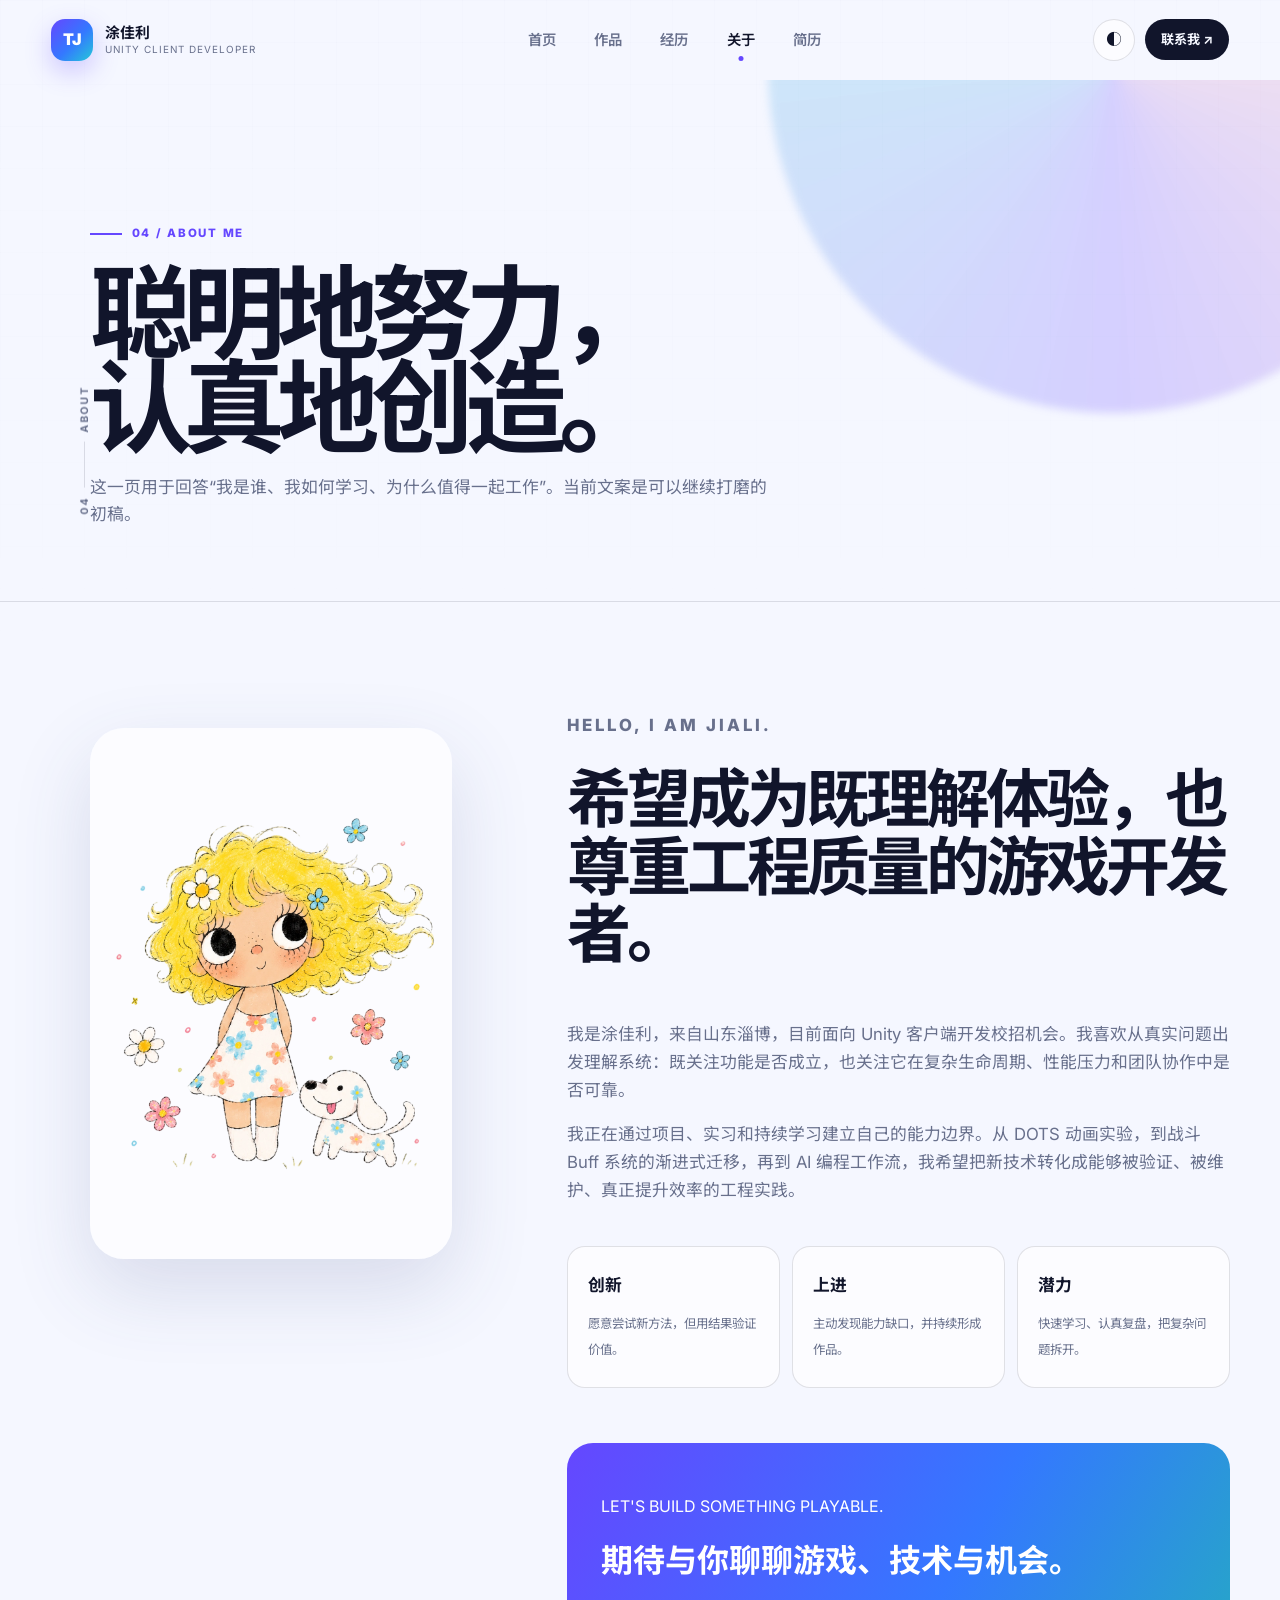
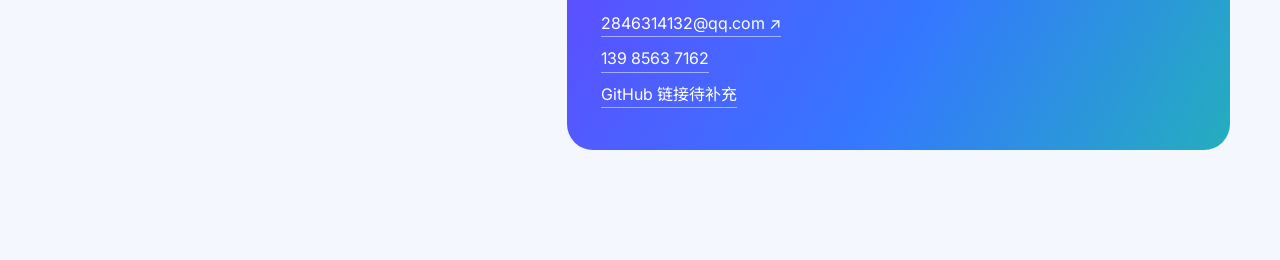
==== about.html @ e1f7652f "大致完成封面" ====
<!DOCTYPE html>
<html lang="zh-CN" data-theme="light"><head><meta charset="UTF-8"><meta name="viewport" content="width=device-width, initial-scale=1.0"><meta name="description" content="关于 Unity 客户端开发者涂佳利。"><title>关于｜涂佳利</title><link rel="stylesheet" href="styles.css"><script src="script.js" defer></script></head>
<body data-page="about">
  <div class="page-loader" aria-hidden="true"><div class="loader-mark">ABOUT<span>.</span></div><div class="loader-line"><i></i></div></div>
  <header class="topbar"><a class="brand" href="index.html"><span class="brand-mark">TJ</span><span class="brand-copy"><b>涂佳利</b><small>UNITY CLIENT DEVELOPER</small></span></a><nav class="topnav"><a data-nav="home" href="index.html">首页</a><a data-nav="works" href="works.html">作品</a><a data-nav="experience" href="experience.html">经历</a><a data-nav="about" href="about.html">关于</a><a data-nav="resume" href="resume.html">简历</a></nav><div class="top-actions"><button class="theme-toggle" type="button" aria-label="切换深浅主题">◐</button><a class="mini-cta" href="mailto:2846314132@qq.com">联系我 ↗</a></div></header>
  <aside class="side-rail"><span>04</span><i></i><span>ABOUT</span></aside>
  <main class="inner-main">
    <section class="page-hero"><div class="page-hero-copy"><span class="page-index">04 / ABOUT ME</span><h1>聪明地努力，<br>认真地创造。</h1><p>这一页用于回答“我是谁、我如何学习、为什么值得一起工作”。当前文案是可以继续打磨的初稿。</p></div></section>
    <section class="section-shell about-layout">
      <figure class="about-portrait"><img src="assets/images/肖像图.png" alt="涂佳利个人肖像插画"></figure>
      <div class="about-copy"><p class="kicker">HELLO, I AM JIALI.</p><h2>希望成为既理解体验，也尊重工程质量的游戏开发者。</h2><p>我是涂佳利，来自山东淄博，目前面向 Unity 客户端开发校招机会。我喜欢从真实问题出发理解系统：既关注功能是否成立，也关注它在复杂生命周期、性能压力和团队协作中是否可靠。</p><p>我正在通过项目、实习和持续学习建立自己的能力边界。从 DOTS 动画实验，到战斗 Buff 系统的渐进式迁移，再到 AI 编程工作流，我希望把新技术转化成能够被验证、被维护、真正提升效率的工程实践。</p>
        <div class="value-grid"><div class="value-card"><b>创新</b><span>愿意尝试新方法，但用结果验证价值。</span></div><div class="value-card"><b>上进</b><span>主动发现能力缺口，并持续形成作品。</span></div><div class="value-card"><b>潜力</b><span>快速学习、认真复盘，把复杂问题拆开。</span></div></div>
        <div class="contact-card"><p>LET'S BUILD SOMETHING PLAYABLE.</p><h3>期待与你聊聊游戏、技术与机会。</h3><a href="mailto:2846314132@qq.com">2846314132@qq.com ↗</a><a href="tel:13985637162">139 8563 7162</a><a href="#" aria-disabled="true">GitHub 链接待补充</a></div>
      </div>
    </section>
  </main>
  <nav class="mobile-nav"><a data-nav="home" href="index.html"><span>⌂</span>首页</a><a data-nav="works" href="works.html"><span>◇</span>作品</a><a data-nav="experience" href="experience.html"><span>⌁</span>经历</a><a data-nav="about" href="about.html"><span>○</span>关于</a><a data-nav="resume" href="resume.html"><span>↓</span>简历</a></nav>
</body></html>
---- styles.css ----
@import url('https://fonts.googleapis.com/css2?family=Inter:wght@400;500;600;700;800&family=Noto+Sans+SC:wght@400;500;600;700;900&display=swap');

:root {
  --bg: #f5f7ff;
  --bg-2: #eef1fb;
  --surface: rgba(255, 255, 255, .64);
  --surface-solid: #fff;
  --ink: #11152b;
  --muted: #68708c;
  --line: rgba(17, 21, 43, .12);
  --violet: #6547ff;
  --blue: #3478ff;
  --cyan: #24c8d8;
  --coral: #ff687c;
  --shadow: 0 30px 80px rgba(61, 72, 130, .16);
  --radius: 26px;
  --topbar: 80px;
}

html[data-theme="dark"] {
  --bg: #0b0e1b;
  --bg-2: #101427;
  --surface: rgba(20, 25, 47, .7);
  --surface-solid: #14192f;
  --ink: #f7f8ff;
  --muted: #a6aec9;
  --line: rgba(255, 255, 255, .12);
  --shadow: 0 30px 90px rgba(0, 0, 0, .38);
}

* { box-sizing: border-box; }
html { scroll-behavior: smooth; }
body {
  margin: 0;
  color: var(--ink);
  background: var(--bg);
  font-family: Inter, "Noto Sans SC", "Microsoft YaHei", sans-serif;
  line-height: 1.65;
  overflow-x: hidden;
  transition: color .35s ease, background .35s ease, opacity .22s ease;
}
body.is-leaving { opacity: 0; transform: translateY(5px); }
body::before {
  content: "";
  position: fixed;
  inset: 0;
  pointer-events: none;
  opacity: .36;
  background-image: linear-gradient(rgba(89,100,155,.045) 1px, transparent 1px), linear-gradient(90deg, rgba(89,100,155,.045) 1px, transparent 1px);
  background-size: 42px 42px;
  mask-image: linear-gradient(to bottom, #000, transparent 80%);
  z-index: -1;
}
a { color: inherit; text-decoration: none; }
img { display: block; max-width: 100%; }
button, input { font: inherit; }
::selection { background: rgba(101, 71, 255, .22); }

.page-loader {
  position: fixed;
  inset: 0;
  z-index: 1000;
  display: grid;
  place-content: center;
  gap: 22px;
  background: var(--bg);
  transition: opacity .5s ease, visibility .5s ease;
}
.page-loader.is-done { opacity: 0; visibility: hidden; }
.loader-mark { font-size: 2rem; font-weight: 900; letter-spacing: -.08em; }
.loader-mark span { color: var(--violet); }
.loader-line { width: 150px; height: 2px; overflow: hidden; background: var(--line); }
.loader-line i { display: block; width: 45%; height: 100%; background: linear-gradient(90deg, var(--violet), var(--cyan)); animation: loading 1s ease-in-out infinite; }
@keyframes loading { from { transform: translateX(-110%); } to { transform: translateX(330%); } }

.topbar {
  position: fixed;
  top: 0;
  left: 0;
  right: 0;
  z-index: 100;
  min-height: var(--topbar);
  display: flex;
  align-items: center;
  justify-content: space-between;
  padding: 14px clamp(20px, 4vw, 64px);
  border-bottom: 1px solid transparent;
  transition: .3s ease;
}
.topbar.is-scrolled { background: color-mix(in srgb, var(--bg) 80%, transparent); border-color: var(--line); backdrop-filter: blur(18px); }
.brand { display: flex; align-items: center; gap: 12px; }
.brand-mark { display: grid; place-items: center; width: 42px; aspect-ratio: 1; border-radius: 14px; color: white; font-weight: 900; letter-spacing: -.08em; background: linear-gradient(135deg, var(--violet), var(--blue) 55%, var(--cyan)); box-shadow: 0 10px 26px rgba(101,71,255,.28); }
.brand-copy { display: grid; line-height: 1.25; }
.brand-copy b { font-size: .93rem; }
.brand-copy small { color: var(--muted); font-size: .62rem; letter-spacing: .1em; }
.topnav { display: flex; gap: clamp(20px, 3vw, 44px); }
.topnav a { position: relative; color: var(--muted); font-weight: 600; font-size: .9rem; }
.topnav a::after { content: ""; position: absolute; left: 50%; bottom: -10px; width: 5px; height: 5px; border-radius: 50%; background: var(--violet); opacity: 0; transform: translateX(-50%) scale(0); transition: .25s; }
.topnav a:hover, .topnav a.is-active { color: var(--ink); }
.topnav a.is-active::after { opacity: 1; transform: translateX(-50%) scale(1); }
.top-actions { display: flex; align-items: center; gap: 10px; }
.theme-toggle { width: 42px; height: 42px; border: 1px solid var(--line); border-radius: 50%; color: var(--ink); background: var(--surface); cursor: pointer; }
.mini-cta { padding: 10px 16px; border-radius: 100px; color: var(--bg); background: var(--ink); font-size: .82rem; font-weight: 700; }

.side-rail {
  position: fixed;
  left: 20px;
  top: 50%;
  z-index: 20;
  display: flex;
  align-items: center;
  gap: 9px;
  transform: translateY(-50%) rotate(-90deg);
  transform-origin: center;
  color: var(--muted);
  font-size: .65rem;
  font-weight: 700;
  letter-spacing: .18em;
}
.side-rail i { width: 46px; height: 1px; background: var(--line); }

.hero {
  position: relative;
  min-height: 100svh;
  padding: calc(var(--topbar) + 42px) clamp(24px, 8vw, 130px) 72px;
  display: flex;
  justify-content: center;
  align-items: center;
  text-align: center;
  overflow: hidden;
  isolation: isolate;
}
.particle-canvas, .hero-video, .hero-glow { position: absolute; inset: 0; pointer-events: none; }
.particle-canvas { z-index: -2; width: 100%; height: 100%; }
.hero-video { z-index: -4; opacity: 1; background: #dfe7ed; }
.hero-background-image { width: 100%; height: 100%; object-fit: cover; object-position: center; }
.hero-video::after { content: ""; position: absolute; inset: 0; background: linear-gradient(180deg, rgba(255,255,255,.08), rgba(20,27,42,.08)); }
.video-scan { width: 60vw; height: 60vw; border-radius: 50%; filter: blur(15px); background: conic-gradient(from 90deg, transparent, rgba(101,71,255,.14), transparent 32%, rgba(36,200,216,.15), transparent 66%, rgba(255,104,124,.12), transparent); animation: drift 18s linear infinite; }
@keyframes drift { to { transform: translate(30vw, -10vw) rotate(360deg); } }
.hero-glow { z-index: 1; width: 118px; height: 118px; border-radius: 50%; opacity: 0; background: radial-gradient(circle, rgba(255,255,255,.8), rgba(255,255,255,.18) 28%, transparent 68%); filter: blur(2px); transform: translate(-50%, -50%); transition: opacity .2s; }
.hero:hover .hero-glow { opacity: 1; }
.hero-center { position: relative; z-index: 2; display: flex; flex-direction: column; align-items: center; justify-content: flex-start; width: min(70vw, 1380px); min-height: min(70vh, 760px); margin-top: 82px; padding: clamp(230px, 20vw, 420px) clamp(32px, 7vw, 120px) 48px; overflow: visible; border: 1px solid rgba(255,255,255,.7); border-radius: 34px; color: #fff; background: rgba(55,63,78,.18); box-shadow: 0 34px 100px rgba(21,29,48,.2), inset 0 1px 0 rgba(255,255,255,.72), inset 0 -1px 0 rgba(255,255,255,.18); backdrop-filter: none; -webkit-backdrop-filter: none; }
.hero-center::before { content: ""; position: absolute; inset: 0; z-index: 0; pointer-events: none; border-radius: inherit; background: linear-gradient(145deg, rgba(255,255,255,.24) 0%, rgba(255,255,255,.06) 30%, transparent 58%), linear-gradient(180deg, rgba(255,255,255,.08), transparent 35%); }
.hero-center > * { position: relative; z-index: 1; }
.hero-copy { position: relative; z-index: 2; display: flex; flex-direction: column; align-items: center; max-width: 720px; }
.mouse-particle { position: absolute; z-index: 3; width: var(--size); height: var(--size); border-radius: 50%; pointer-events: none; background: #fff; box-shadow: 0 0 8px rgba(255,255,255,.95), 0 0 18px rgba(255,255,255,.55); animation: mouse-particle-out .72s ease-out forwards; }
@keyframes mouse-particle-out { to { opacity: 0; transform: translate(var(--dx), var(--dy)) scale(.15); } }
.eyebrow, .kicker { margin: 0 0 25px; color: var(--muted); font-size: .72rem; font-weight: 800; letter-spacing: .18em; }
.hero-center .eyebrow { position: absolute; left: 32px; top: 28px; margin: 0; color: rgba(255,255,255,.8); font-size: .64rem; white-space: nowrap; }
.eyebrow span { display: inline-block; width: 34px; height: 2px; margin: 0 10px 3px 0; background: linear-gradient(90deg, var(--violet), var(--cyan)); }
.hero h1 { margin: 0; font-size: clamp(3rem, 6vw, 6.8rem); line-height: .98; letter-spacing: -.075em; font-weight: 700; }
.hero h1 span, .hero h1 strong { display: block; }
.hero h1 strong { padding-bottom: .08em; color: transparent; background: linear-gradient(100deg, var(--violet), var(--blue) 45%, var(--cyan)); background-clip: text; }
.hero h1.hero-name { margin: 0; color: #fff; font-size: clamp(1.8rem, 2.2vw, 2.6rem); line-height: 1.2; letter-spacing: -.04em; text-shadow: 0 2px 18px rgba(0,0,0,.18); }
.hero-role { margin: 7px 0 20px; color: rgba(255,255,255,.76); font-size: .68rem; font-weight: 800; letter-spacing: .18em; }
.hero-intro { max-width: 660px; margin: 10px 0 18px; color: rgba(255,255,255,.88); font-size: clamp(.92rem, 1.05vw, 1.05rem); text-shadow: 0 1px 12px rgba(0,0,0,.15); }
body[data-page="home"] .hero-copy > .hero-intro { margin-top: 0; }
.hero-meta { display: flex; flex-wrap: wrap; justify-content: center; gap: 12px 24px; color: rgba(255,255,255,.84); font-size: .75rem; font-weight: 700; letter-spacing: .04em; }
.hero-meta span::before { content: ""; display: inline-block; width: 5px; height: 5px; margin: 0 9px 2px 0; border-radius: 50%; background: var(--cyan); }
.hero-actions { display: flex; flex-wrap: wrap; justify-content: center; gap: 12px; margin-top: 26px; }
.hero-center .button.primary { color: #26304a; border-color: rgba(255,255,255,.88); background: rgba(255,255,255,.72); box-shadow: 0 14px 34px rgba(20,27,45,.15), inset 0 1px 0 rgba(255,255,255,.95); backdrop-filter: none; -webkit-backdrop-filter: none; }
.hero-center .button.primary:hover { background: rgba(255,255,255,.84); }
.hero-center .button.ghost { color: #fff; border-color: rgba(255,255,255,.52); background: rgba(255,255,255,.14); box-shadow: inset 0 1px 0 rgba(255,255,255,.4), 0 12px 30px rgba(20,27,45,.1); backdrop-filter: none; -webkit-backdrop-filter: none; }
.hero-center .button.ghost:hover { background: rgba(255,255,255,.22); }
.button { display: inline-flex; align-items: center; justify-content: center; gap: 24px; min-height: 54px; padding: 0 23px; border: 1px solid var(--line); border-radius: 100px; font-size: .9rem; font-weight: 700; transition: .25s ease; }
.button.primary { color: white; border-color: transparent; background: linear-gradient(110deg, var(--violet), var(--blue)); box-shadow: 0 14px 35px rgba(85,75,255,.25); }
.button.ghost { background: var(--surface); backdrop-filter: blur(12px); }
.button:hover { transform: translateY(-3px); box-shadow: var(--shadow); }
.contact-strip { display: flex; gap: 24px; margin-top: 28px; color: var(--muted); font-size: .8rem; }
.contact-strip a:hover { color: var(--violet); }

.hero-visual { position: absolute; z-index: 2; top: clamp(-240px, -13vw, -160px); left: 50%; width: clamp(250px, 22vw, 440px); height: auto; margin: 0; transform: translateX(-50%); }
.portrait-card { position: relative; inset: auto; width: 100%; height: auto; padding: 0; overflow: visible; transform: none; border-radius: 0; background: transparent; box-shadow: none; }
.glass-panel { border: 0; backdrop-filter: none; }
.portrait-card img { width: 100%; height: auto; object-fit: contain; border-radius: 0; filter: drop-shadow(0 24px 28px rgba(20,28,48,.2)); }
.portrait-label { position: absolute; left: 30px; right: 30px; bottom: 28px; display: flex; align-items: end; justify-content: space-between; color: white; text-shadow: 0 2px 20px rgba(0,0,0,.35); }
.portrait-label span { font-size: .65rem; letter-spacing: .18em; }
.portrait-label b { font-size: 1.4rem; }
.orbit { position: absolute; border: 1px solid rgba(101,71,255,.24); border-radius: 50%; animation: orbit 12s linear infinite; }
.orbit-a { inset: 1% -4% 12% 4%; }
.orbit-b { inset: 18% 7% -1% -8%; animation-direction: reverse; animation-duration: 16s; }
.orbit::after { content: ""; position: absolute; top: 8%; left: 14%; width: 12px; height: 12px; border-radius: 50%; background: var(--violet); box-shadow: 0 0 22px var(--violet); }
@keyframes orbit { to { transform: rotate(360deg); } }
.shape { position: absolute; z-index: -1; filter: blur(.2px); }
.shape-a { width: 190px; height: 190px; right: -8%; top: 4%; border-radius: 32% 68% 55% 45%; background: linear-gradient(140deg, var(--cyan), var(--blue)); animation: morph 8s ease-in-out infinite; }
.shape-b { width: 130px; height: 130px; left: -3%; bottom: 0; border-radius: 28px; background: linear-gradient(145deg, var(--coral), #ffb260); transform: rotate(24deg); animation: float 6s ease-in-out infinite; }
@keyframes morph { 50% { border-radius: 66% 34% 30% 70%; transform: rotate(25deg) scale(1.08); } }
@keyframes float { 50% { transform: translateY(-18px) rotate(18deg); } }
.floating-note { position: absolute; z-index: 3; padding: 13px 17px; border: 1px solid rgba(255,255,255,.75); border-radius: 16px; background: var(--surface); backdrop-filter: blur(14px); box-shadow: 0 18px 50px rgba(63,76,136,.15); }
.floating-note small { display: block; color: var(--muted); font-size: .58rem; letter-spacing: .15em; }
.floating-note b { font-size: .78rem; }
.note-code { left: -5%; top: 27%; }
.note-status { right: -4%; bottom: 16%; display: flex; align-items: center; gap: 8px; }
.note-status i { width: 7px; height: 7px; border-radius: 50%; background: #3bd587; box-shadow: 0 0 0 5px rgba(59,213,135,.14); }
.enter-cue { position: absolute; right: clamp(24px, 7vw, 110px); bottom: 28px; display: flex; align-items: center; gap: 12px; color: var(--muted); font-size: .72rem; font-weight: 700; }
.enter-cue i { display: grid; place-items: center; width: 34px; height: 34px; border: 1px solid var(--line); border-radius: 50%; font-style: normal; animation: nudge 2s infinite; }
@keyframes nudge { 50% { transform: translateY(4px); } }

.section-shell { width: min(1180px, calc(100% - 48px)); margin: 0 auto; padding: 110px 0; }
.section-heading { display: grid; grid-template-columns: 1.2fr .8fr; gap: 60px; align-items: end; margin-bottom: 45px; }
.section-heading h2 { margin: 0; font-size: clamp(2.2rem, 4.8vw, 4.8rem); line-height: 1.08; letter-spacing: -.06em; }
.section-heading > p { max-width: 470px; margin: 0; color: var(--muted); }
.featured-project { display: grid; grid-template-columns: 1.45fr .75fr; min-height: 530px; overflow: hidden; border: 1px solid var(--line); border-radius: var(--radius); background: var(--surface-solid); box-shadow: var(--shadow); transition: transform .3s ease; }
.featured-project:hover { transform: translateY(-6px); }
.featured-media { position: relative; min-height: 450px; overflow: hidden; }
.featured-media img { width: 100%; height: 100%; object-fit: cover; transition: transform .7s cubic-bezier(.2,.7,.2,1); }
.featured-project:hover .featured-media img { transform: scale(1.035); }
.media-badge { position: absolute; left: 22px; top: 22px; padding: 8px 12px; border-radius: 100px; color: #17182d; background: rgba(255,255,255,.84); backdrop-filter: blur(10px); font-size: .62rem; font-weight: 800; letter-spacing: .12em; }
.featured-info { position: relative; display: flex; flex-direction: column; justify-content: flex-end; padding: 42px; }
.featured-info > p:first-child { color: var(--violet); font-size: .68rem; font-weight: 800; letter-spacing: .13em; }
.featured-info h3 { margin: 8px 0 14px; font-size: clamp(1.8rem, 3vw, 3.2rem); line-height: 1.12; letter-spacing: -.05em; }
.featured-info > p { color: var(--muted); }
.tag-row { display: flex; flex-wrap: wrap; gap: 8px; margin-top: 18px; }
.tag-row span { padding: 6px 10px; border: 1px solid var(--line); border-radius: 100px; color: var(--muted); font-size: .67rem; font-weight: 700; }
.circle-arrow { position: absolute; right: 28px; top: 28px; display: grid; place-items: center; width: 48px; height: 48px; border-radius: 50%; color: var(--bg); background: var(--ink); font-size: 1.15rem; }
.home-stats { display: grid; grid-template-columns: repeat(3, 1fr) 1.2fr; gap: 1px; padding-top: 20px; }
.home-stats > * { min-height: 140px; padding: 24px; border-top: 1px solid var(--line); }
.home-stats div { display: grid; align-content: center; }
.home-stats strong { font-size: 2.35rem; letter-spacing: -.06em; }
.home-stats span { color: var(--muted); font-size: .78rem; }
.home-stats a { display: flex; align-items: center; justify-content: space-between; color: white; border: 0; border-radius: 24px; background: linear-gradient(125deg, var(--violet), var(--blue)); }

.mobile-nav { display: none; }

/* Inner pages */
.inner-main { padding-top: var(--topbar); }
.page-hero { position: relative; min-height: 58svh; display: flex; align-items: end; padding: 120px max(7vw, 36px) 72px; overflow: hidden; border-bottom: 1px solid var(--line); }
.page-hero::before { content: ""; position: absolute; width: 54vw; height: 54vw; right: -14vw; top: -28vw; border-radius: 50%; background: conic-gradient(from 180deg, rgba(101,71,255,.22), rgba(36,200,216,.2), rgba(255,104,124,.14), rgba(101,71,255,.22)); filter: blur(4px); animation: orbit 24s linear infinite; }
.page-hero-copy { position: relative; z-index: 1; max-width: 980px; }
.page-index { display: inline-flex; align-items: center; gap: 10px; color: var(--violet); font-size: .72rem; font-weight: 800; letter-spacing: .15em; }
.page-index::before { content: ""; width: 32px; height: 2px; background: currentColor; }
.page-hero h1 { margin: 24px 0 18px; font-size: clamp(3.2rem, 8vw, 8rem); line-height: .92; letter-spacing: -.08em; }
.page-hero p { max-width: 680px; margin: 0; color: var(--muted); font-size: 1.05rem; }
.project-grid { display: grid; grid-template-columns: repeat(12, 1fr); gap: 22px; }
.project-card { grid-column: span 6; position: relative; min-height: 520px; overflow: hidden; border: 1px solid var(--line); border-radius: var(--radius); background: var(--surface-solid); box-shadow: 0 18px 50px rgba(61,72,130,.09); }
.project-card.large { grid-column: span 8; }
.project-card.small { grid-column: span 4; }
.project-card-media { height: 58%; overflow: hidden; background: var(--bg-2); }
.project-card-media img { width: 100%; height: 100%; object-fit: cover; transition: transform .65s ease; }
.project-card:hover img { transform: scale(1.04); }
.project-card-body { padding: 28px; }
.project-card-body small { color: var(--violet); font-weight: 800; letter-spacing: .12em; }
.project-card-body h2 { margin: 10px 0 8px; font-size: 1.75rem; letter-spacing: -.04em; }
.project-card-body p { margin: 0; color: var(--muted); }
.project-card.placeholder { border-style: dashed; background: color-mix(in srgb, var(--bg-2) 65%, transparent); }
.gallery-title { display: flex; align-items: end; justify-content: space-between; margin: 100px 0 26px; }
.gallery-title h2 { margin: 0; font-size: clamp(2rem, 4vw, 4rem); letter-spacing: -.06em; }
.gallery-title p { color: var(--muted); }
.gallery-track { display: grid; grid-auto-flow: column; grid-auto-columns: minmax(300px, 42vw); gap: 18px; overflow-x: auto; padding: 4px 0 18px; scroll-snap-type: x mandatory; scrollbar-color: var(--violet) transparent; }
.gallery-item { position: relative; height: 360px; padding: 0; overflow: hidden; border: 0; border-radius: 22px; background: var(--bg-2); cursor: zoom-in; scroll-snap-align: start; }
.gallery-item img { width: 100%; height: 100%; object-fit: cover; transition: transform .5s ease; }
.gallery-item:hover img { transform: scale(1.035); }
.gallery-item span { position: absolute; left: 18px; bottom: 16px; padding: 7px 10px; border-radius: 100px; color: #15172b; background: rgba(255,255,255,.84); font-size: .68rem; font-weight: 700; }
.lightbox, .video-modal { position: fixed; inset: 0; z-index: 500; display: grid; place-items: center; padding: 30px; visibility: hidden; opacity: 0; background: rgba(9,12,25,.82); backdrop-filter: blur(14px); transition: .28s; }
.lightbox.is-open, .video-modal.is-open { visibility: visible; opacity: 1; }
.lightbox img { max-width: min(1200px, 92vw); max-height: 85vh; border-radius: 18px; box-shadow: 0 30px 100px rgba(0,0,0,.5); }
.modal-close { position: absolute; right: 24px; top: 24px; width: 46px; height: 46px; border: 1px solid rgba(255,255,255,.3); border-radius: 50%; color: white; background: rgba(255,255,255,.08); cursor: pointer; }
.video-stage { width: min(1000px, 92vw); overflow: hidden; border-radius: 22px; color: white; background: #11152b; box-shadow: 0 30px 100px rgba(0,0,0,.5); }
.video-stage img { width: 100%; aspect-ratio: 16 / 9; object-fit: cover; opacity: .72; }
.video-stage p { margin: 0; padding: 18px 24px; color: #cbd1e8; }

.timeline { position: relative; margin-top: 42px; padding-left: 40px; }
.timeline::before { content: ""; position: absolute; left: 7px; top: 8px; bottom: 8px; width: 1px; background: linear-gradient(var(--violet), var(--cyan), var(--line)); }
.timeline-item { position: relative; padding: 0 0 65px 28px; }
.timeline-item::before { content: ""; position: absolute; left: -39px; top: 7px; width: 13px; height: 13px; border: 4px solid var(--bg); border-radius: 50%; background: var(--violet); box-shadow: 0 0 0 1px var(--violet); }
.timeline-meta { color: var(--violet); font-size: .72rem; font-weight: 800; letter-spacing: .12em; }
.timeline-item h2 { margin: 10px 0 4px; font-size: clamp(1.7rem, 3vw, 3rem); letter-spacing: -.05em; }
.timeline-item h3 { margin: 0 0 16px; color: var(--muted); font-size: 1rem; }
.timeline-item li { margin: 9px 0; color: var(--muted); }
.skills-layout { display: grid; grid-template-columns: .75fr 1.25fr; gap: 70px; margin-top: 80px; }
.skills-layout h2 { margin: 0; font-size: clamp(2.4rem, 5vw, 5rem); line-height: 1; letter-spacing: -.07em; }
.skill-group { margin-bottom: 42px; }
.skill-group h3 { margin: 0 0 18px; font-size: 1rem; }
.skill-bar { display: grid; grid-template-columns: 145px 1fr 54px; align-items: center; gap: 14px; margin: 14px 0; font-size: .82rem; }
.skill-bar i { height: 6px; overflow: hidden; border-radius: 20px; background: var(--line); }
.skill-bar i::after { content: ""; display: block; width: var(--level); height: 100%; border-radius: inherit; background: linear-gradient(90deg, var(--violet), var(--cyan)); }
.skill-bar em { color: var(--muted); font-style: normal; text-align: right; }

.about-layout { display: grid; grid-template-columns: .8fr 1.2fr; gap: 75px; align-items: start; }
.about-portrait { position: sticky; top: 120px; padding: 14px; border-radius: 34px; background: var(--surface); box-shadow: var(--shadow); }
.about-portrait img { width: 100%; border-radius: 24px; }
.about-copy h2 { margin-top: 0; font-size: clamp(2.4rem, 5vw, 5rem); line-height: 1.06; letter-spacing: -.065em; }
.about-copy > p { color: var(--muted); font-size: 1.05rem; }
.value-grid { display: grid; grid-template-columns: repeat(3, 1fr); gap: 12px; margin-top: 42px; }
.value-card { padding: 25px 20px; border: 1px solid var(--line); border-radius: 18px; background: var(--surface); }
.value-card b { display: block; margin-bottom: 9px; font-size: 1.05rem; }
.value-card span { color: var(--muted); font-size: .78rem; }
.contact-card { margin-top: 55px; padding: 34px; border-radius: 26px; color: white; background: linear-gradient(120deg, #6547ff, #3478ff 55%, #24aebe); }
.contact-card h3 { margin: 0 0 22px; font-size: 2rem; }
.contact-card a { display: block; width: fit-content; margin: 8px 0; border-bottom: 1px solid rgba(255,255,255,.5); }

.resume-sheet { width: min(1040px, calc(100% - 48px)); margin: 130px auto 80px; padding: clamp(30px, 5vw, 70px); border: 1px solid var(--line); border-radius: 28px; background: var(--surface-solid); box-shadow: var(--shadow); }
.resume-head { display: flex; justify-content: space-between; gap: 30px; padding-bottom: 35px; border-bottom: 2px solid var(--ink); }
.resume-head h1 { margin: 0; font-size: clamp(2.6rem, 5vw, 5rem); letter-spacing: -.08em; }
.resume-head p { margin: 4px 0 0; color: var(--muted); }
.resume-contact { text-align: right; font-size: .82rem; }
.resume-section { display: grid; grid-template-columns: 170px 1fr; gap: 30px; padding: 35px 0; border-bottom: 1px solid var(--line); }
.resume-section h2 { margin: 0; font-size: .78rem; letter-spacing: .16em; }
.resume-section h3 { margin: 0 0 6px; }
.resume-section p, .resume-section li { color: var(--muted); }
.resume-toolbar { position: fixed; right: 24px; bottom: 24px; z-index: 80; display: flex; gap: 10px; }

.project-detail-hero { display: grid; grid-template-columns: .9fr 1.1fr; gap: 55px; align-items: center; min-height: 86svh; padding: calc(var(--topbar) + 55px) max(7vw, 35px) 70px; }
.project-detail-hero h1 { margin: 15px 0 22px; font-size: clamp(3.3rem, 7vw, 7rem); line-height: .95; letter-spacing: -.08em; }
.project-detail-hero p { color: var(--muted); }
.project-detail-media { overflow: hidden; border-radius: 30px; box-shadow: var(--shadow); }
.project-detail-media img { width: 100%; min-height: 500px; object-fit: cover; }
.project-facts { display: grid; grid-template-columns: repeat(3, 1fr); gap: 12px; margin-top: 30px; }
.project-facts div { padding-top: 13px; border-top: 1px solid var(--line); }
.project-facts small { display: block; color: var(--muted); font-size: .65rem; }
.project-facts b { font-size: .78rem; }
.story-grid { display: grid; grid-template-columns: .8fr 1.2fr; gap: 90px; }
.story-grid h2 { margin: 0; font-size: clamp(2.5rem, 5vw, 5rem); line-height: 1; letter-spacing: -.07em; }
.story-copy h3 { margin: 0 0 8px; font-size: 1.15rem; }
.story-copy p { margin: 0 0 35px; color: var(--muted); }
.video-panel { position: relative; overflow: hidden; border-radius: 28px; background: #13172c; }
.video-panel img { width: 100%; aspect-ratio: 16/9; object-fit: cover; opacity: .75; }
.video-play { position: absolute; inset: 0; display: grid; place-content: center; gap: 12px; width: 100%; color: white; border: 0; background: transparent; cursor: pointer; }
.video-play i { display: grid; place-items: center; width: 76px; height: 76px; margin: auto; border: 1px solid rgba(255,255,255,.65); border-radius: 50%; font-style: normal; background: rgba(255,255,255,.12); backdrop-filter: blur(10px); }

@media (max-width: 980px) {
  .topnav { display: none; }
  .side-rail { display: none; }
  .hero { padding-top: 120px; }
  .hero-copy { max-width: 760px; }
  .hero-center { width: min(82vw, 900px); min-height: 68vh; margin-top: 72px; padding: 250px 38px 42px; }
  .hero-visual { top: -168px; width: clamp(245px, 36vw, 330px); margin: 0; }
  .enter-cue { display: none; }
  .featured-project { grid-template-columns: 1fr; }
  .featured-info { min-height: 330px; }
  .home-stats { grid-template-columns: repeat(2, 1fr); }
  .project-card, .project-card.large, .project-card.small { grid-column: span 6; }
  .skills-layout, .about-layout, .story-grid, .project-detail-hero { grid-template-columns: 1fr; }
  .about-portrait { position: relative; top: 0; max-width: 520px; }
  .project-detail-hero { padding-top: 140px; }
}

@media (max-width: 680px) {
  :root { --topbar: 68px; }
  body { padding-bottom: 72px; }
  .topbar { padding: 12px 16px; }
  .brand-copy, .mini-cta { display: none; }
  .theme-toggle { width: 40px; height: 40px; }
  .hero { min-height: 100svh; padding: 92px 18px 88px; }
  .hero h1 { font-size: clamp(2.65rem, 13vw, 4rem); }
  .hero-intro { margin-top: 24px; }
  .hero-meta { gap: 7px 14px; }
  .hero-actions { display: grid; }
  .button { width: 100%; }
  .contact-strip { display: grid; gap: 5px; }
  .hero-center { width: min(100%, 370px); min-height: 700px; margin-top: 104px; padding: 200px 22px 30px; border-radius: 24px; }
  .hero-center .eyebrow { display: none; }
  .hero-visual { top: -142px; width: 210px; margin: 0; }
  .floating-note { transform: scale(.88); }
  .section-shell { width: min(100% - 32px, 1180px); padding: 78px 0; }
  .section-heading { grid-template-columns: 1fr; gap: 22px; }
  .featured-media { min-height: 300px; }
  .featured-info { min-height: 350px; padding: 27px; }
  .home-stats { grid-template-columns: 1fr 1fr; }
  .home-stats > * { min-height: 115px; padding: 18px; }
  .home-stats a { grid-column: span 2; }
  .mobile-nav { position: fixed; left: 8px; right: 8px; bottom: 8px; z-index: 150; display: grid; grid-template-columns: repeat(5, 1fr); min-height: 62px; padding: 7px; border: 1px solid var(--line); border-radius: 19px; background: color-mix(in srgb, var(--bg) 84%, transparent); backdrop-filter: blur(18px); box-shadow: 0 12px 35px rgba(25,31,65,.18); }
  .mobile-nav a { display: grid; place-items: center; align-content: center; gap: 1px; color: var(--muted); font-size: .62rem; }
  .mobile-nav a span { font-size: 1.05rem; line-height: 1; }
  .mobile-nav a.is-active { color: var(--violet); font-weight: 800; }
  .page-hero { min-height: 48svh; padding: 120px 22px 55px; }
  .page-hero h1 { font-size: clamp(3rem, 17vw, 5rem); }
  .project-grid { display: block; }
  .project-card { min-height: 480px; margin-bottom: 18px; }
  .gallery-title { display: block; margin-top: 70px; }
  .gallery-track { grid-auto-columns: 86vw; }
  .gallery-item { height: 285px; }
  .timeline { padding-left: 25px; }
  .timeline-item { padding-left: 20px; }
  .timeline-item::before { left: -24px; }
  .skill-bar { grid-template-columns: 100px 1fr 43px; }
  .value-grid, .project-facts { grid-template-columns: 1fr; }
  .resume-sheet { width: calc(100% - 24px); margin-top: 95px; padding: 24px; }
  .resume-head, .resume-section { display: block; }
  .resume-contact { margin-top: 20px; text-align: left; }
  .resume-section h2 { margin-bottom: 18px; }
  .resume-toolbar { right: 12px; bottom: 82px; }
  .project-detail-hero { padding: 115px 20px 55px; }
  .project-detail-media img { min-height: 310px; }
}

@media (prefers-reduced-motion: reduce) {
  *, *::before, *::after { scroll-behavior: auto !important; animation-duration: .01ms !important; animation-iteration-count: 1 !important; transition-duration: .01ms !important; }
  .particle-canvas { display: none; }
}

@media print {
  .topbar, .mobile-nav, .resume-toolbar, .page-loader { display: none !important; }
  body { padding: 0; background: white; color: #111; }
  .resume-sheet { width: 100%; margin: 0; padding: 20px; border: 0; box-shadow: none; }
}
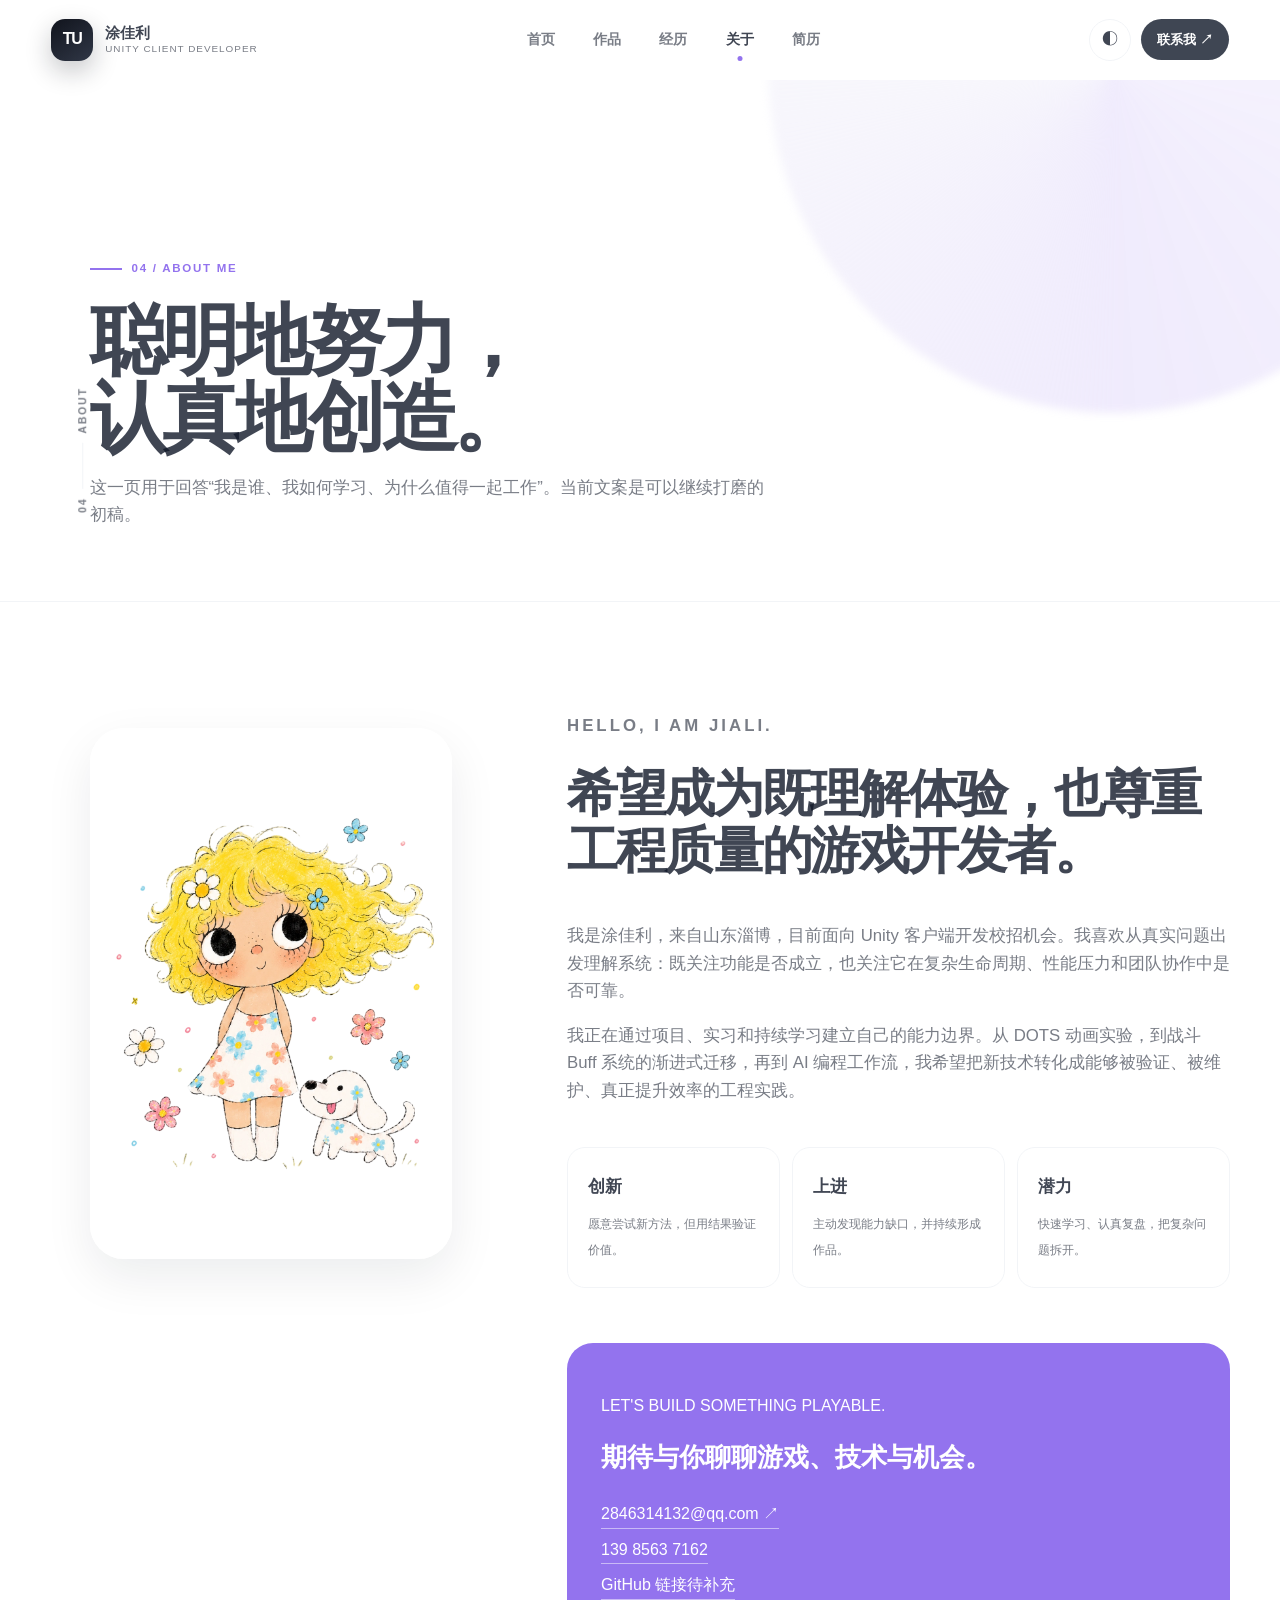
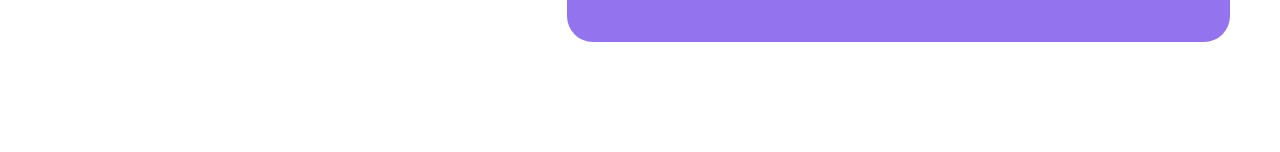
==== commit 25da17c9: "初始化首页" ====
--- a/about.html
+++ b/about.html
@@ -2,7 +2,7 @@
 <html lang="zh-CN" data-theme="light"><head><meta charset="UTF-8"><meta name="viewport" content="width=device-width, initial-scale=1.0"><meta name="description" content="关于 Unity 客户端开发者涂佳利。"><title>关于｜涂佳利</title><link rel="stylesheet" href="styles.css"><script src="script.js" defer></script></head>
 <body data-page="about">
   <div class="page-loader" aria-hidden="true"><div class="loader-mark">ABOUT<span>.</span></div><div class="loader-line"><i></i></div></div>
-  <header class="topbar"><a class="brand" href="index.html"><span class="brand-mark">TJ</span><span class="brand-copy"><b>涂佳利</b><small>UNITY CLIENT DEVELOPER</small></span></a><nav class="topnav"><a data-nav="home" href="index.html">首页</a><a data-nav="works" href="works.html">作品</a><a data-nav="experience" href="experience.html">经历</a><a data-nav="about" href="about.html">关于</a><a data-nav="resume" href="resume.html">简历</a></nav><div class="top-actions"><button class="theme-toggle" type="button" aria-label="切换深浅主题">◐</button><a class="mini-cta" href="mailto:2846314132@qq.com">联系我 ↗</a></div></header>
+  <header class="topbar"><a class="brand" href="index.html"><span class="brand-mark">TU</span><span class="brand-copy"><b>涂佳利</b><small>UNITY CLIENT DEVELOPER</small></span></a><nav class="topnav"><a data-nav="home" href="index.html">首页</a><a data-nav="works" href="works.html">作品</a><a data-nav="experience" href="index.html#internship">经历</a><a data-nav="about" href="about.html">关于</a><a data-nav="resume" href="resume.html">简历</a></nav><div class="top-actions"><button class="theme-toggle" type="button" aria-label="切换深浅主题">◐</button><a class="mini-cta" href="mailto:2846314132@qq.com">联系我 ↗</a></div></header>
   <aside class="side-rail"><span>04</span><i></i><span>ABOUT</span></aside>
   <main class="inner-main">
     <section class="page-hero"><div class="page-hero-copy"><span class="page-index">04 / ABOUT ME</span><h1>聪明地努力，<br>认真地创造。</h1><p>这一页用于回答“我是谁、我如何学习、为什么值得一起工作”。当前文案是可以继续打磨的初稿。</p></div></section>
@@ -14,5 +14,5 @@
       </div>
     </section>
   </main>
-  <nav class="mobile-nav"><a data-nav="home" href="index.html"><span>⌂</span>首页</a><a data-nav="works" href="works.html"><span>◇</span>作品</a><a data-nav="experience" href="experience.html"><span>⌁</span>经历</a><a data-nav="about" href="about.html"><span>○</span>关于</a><a data-nav="resume" href="resume.html"><span>↓</span>简历</a></nav>
+  <nav class="mobile-nav"><a data-nav="home" href="index.html"><span>⌂</span>首页</a><a data-nav="works" href="works.html"><span>◇</span>作品</a><a data-nav="experience" href="index.html#internship"><span>⌁</span>经历</a><a data-nav="about" href="about.html"><span>○</span>关于</a><a data-nav="resume" href="resume.html"><span>↓</span>简历</a></nav>
 </body></html>
--- a/styles.css
+++ b/styles.css
@@ -1,40 +1,45 @@
-@import url('https://fonts.googleapis.com/css2?family=Inter:wght@400;500;600;700;800&family=Noto+Sans+SC:wght@400;500;600;700;900&display=swap');
-
 :root {
-  --bg: #f5f7ff;
-  --bg-2: #eef1fb;
-  --surface: rgba(255, 255, 255, .64);
+  --bg: #ffffff;
+  --bg-2: #f9fafb;
+  --surface: rgba(255, 255, 255, .92);
   --surface-solid: #fff;
-  --ink: #11152b;
-  --muted: #68708c;
-  --line: rgba(17, 21, 43, .12);
-  --violet: #6547ff;
-  --blue: #3478ff;
-  --cyan: #24c8d8;
-  --coral: #ff687c;
-  --shadow: 0 30px 80px rgba(61, 72, 130, .16);
+  --ink: rgba(16, 24, 40, .8);
+  --muted: rgba(16, 24, 40, .56);
+  --line: #f2f4f7;
+  --violet: #9373ee;
+  --blue: #7657d8;
+  --cyan: #b9a7f5;
+  --coral: #fa383e;
+  --shadow: 0 18px 48px rgba(16, 24, 40, .08);
   --radius: 26px;
   --topbar: 80px;
+  --toc-hover: #f2f4f7;
+  --toc-active: rgba(147, 115, 238, .1);
 }
 
 html[data-theme="dark"] {
-  --bg: #0b0e1b;
-  --bg-2: #101427;
-  --surface: rgba(20, 25, 47, .7);
-  --surface-solid: #14192f;
-  --ink: #f7f8ff;
-  --muted: #a6aec9;
+  --bg: #1b1b1d;
+  --bg-2: #242526;
+  --surface: rgba(36, 37, 38, .82);
+  --surface-solid: #242526;
+  --ink: #c2cad1;
+  --muted: #7d858e;
+  --violet: #9383f1;
+  --blue: #a89af6;
+  --cyan: #bdb3f8;
   --line: rgba(255, 255, 255, .12);
-  --shadow: 0 30px 90px rgba(0, 0, 0, .38);
+  --shadow: 0 18px 50px rgba(0, 0, 0, .38);
+  --toc-hover: #252733;
+  --toc-active: rgba(147, 131, 241, .14);
 }
 
 * { box-sizing: border-box; }
-html { scroll-behavior: smooth; }
+html { scroll-behavior: smooth; scroll-padding-top: calc(var(--topbar) + 18px); }
 body {
   margin: 0;
   color: var(--ink);
   background: var(--bg);
-  font-family: Inter, "Noto Sans SC", "Microsoft YaHei", sans-serif;
+  font-family: "SF Pro Text", -apple-system, BlinkMacSystemFont, "Segoe UI", "PingFang SC", "Hiragino Sans GB", "Microsoft YaHei", "Helvetica Neue", Helvetica, Arial, sans-serif;
   line-height: 1.65;
   overflow-x: hidden;
   transition: color .35s ease, background .35s ease, opacity .22s ease;
@@ -45,8 +50,8 @@
   position: fixed;
   inset: 0;
   pointer-events: none;
-  opacity: .36;
-  background-image: linear-gradient(rgba(89,100,155,.045) 1px, transparent 1px), linear-gradient(90deg, rgba(89,100,155,.045) 1px, transparent 1px);
+  opacity: 0;
+  background-image: none;
   background-size: 42px 42px;
   mask-image: linear-gradient(to bottom, #000, transparent 80%);
   z-index: -1;
@@ -54,7 +59,7 @@
 a { color: inherit; text-decoration: none; }
 img { display: block; max-width: 100%; }
 button, input { font: inherit; }
-::selection { background: rgba(101, 71, 255, .22); }
+::selection { background: rgba(147, 115, 238, .2); }
 
 .page-loader {
   position: fixed;
@@ -89,7 +94,7 @@
 }
 .topbar.is-scrolled { background: color-mix(in srgb, var(--bg) 80%, transparent); border-color: var(--line); backdrop-filter: blur(18px); }
 .brand { display: flex; align-items: center; gap: 12px; }
-.brand-mark { display: grid; place-items: center; width: 42px; aspect-ratio: 1; border-radius: 14px; color: white; font-weight: 900; letter-spacing: -.08em; background: linear-gradient(135deg, var(--violet), var(--blue) 55%, var(--cyan)); box-shadow: 0 10px 26px rgba(101,71,255,.28); }
+.brand-mark { display: grid; place-items: center; width: 42px; aspect-ratio: 1; border-radius: 14px; color: #fff; font-weight: 900; letter-spacing: -.08em; background: linear-gradient(145deg, #11141d, #303746); box-shadow: 0 10px 26px rgba(17,20,29,.24); }
 .brand-copy { display: grid; line-height: 1.25; }
 .brand-copy b { font-size: .93rem; }
 .brand-copy small { color: var(--muted); font-size: .62rem; letter-spacing: .1em; }
@@ -130,6 +135,7 @@
   overflow: hidden;
   isolation: isolate;
 }
+.hero::after { content: ""; position: absolute; left: 0; right: 0; bottom: 0; z-index: -1; height: clamp(150px, 24vh, 260px); pointer-events: none; background: linear-gradient(to bottom, transparent 0%, color-mix(in srgb, var(--bg) 55%, transparent) 58%, var(--bg) 100%); }
 .particle-canvas, .hero-video, .hero-glow { position: absolute; inset: 0; pointer-events: none; }
 .particle-canvas { z-index: -2; width: 100%; height: 100%; }
 .hero-video { z-index: -4; opacity: 1; background: #dfe7ed; }
@@ -151,11 +157,11 @@
 .hero h1 { margin: 0; font-size: clamp(3rem, 6vw, 6.8rem); line-height: .98; letter-spacing: -.075em; font-weight: 700; }
 .hero h1 span, .hero h1 strong { display: block; }
 .hero h1 strong { padding-bottom: .08em; color: transparent; background: linear-gradient(100deg, var(--violet), var(--blue) 45%, var(--cyan)); background-clip: text; }
-.hero h1.hero-name { margin: 0; color: #fff; font-size: clamp(1.8rem, 2.2vw, 2.6rem); line-height: 1.2; letter-spacing: -.04em; text-shadow: 0 2px 18px rgba(0,0,0,.18); }
+.hero h1.hero-name { margin: 0; color: #fff; font-size: clamp(1.75rem, 2vw, 2.3rem); line-height: 1.2; letter-spacing: -.035em; font-weight: 600; text-shadow: 0 2px 18px rgba(0,0,0,.18); }
 .hero-role { margin: 7px 0 20px; color: rgba(255,255,255,.76); font-size: .68rem; font-weight: 800; letter-spacing: .18em; }
-.hero-intro { max-width: 660px; margin: 10px 0 18px; color: rgba(255,255,255,.88); font-size: clamp(.92rem, 1.05vw, 1.05rem); text-shadow: 0 1px 12px rgba(0,0,0,.15); }
+.hero-intro { max-width: 660px; margin: 10px 0 18px; color: rgba(255,255,255,.92); font-size: clamp(.92rem, 1.05vw, 1.05rem); text-shadow: 0 1px 12px rgba(0,0,0,.16); }
 body[data-page="home"] .hero-copy > .hero-intro { margin-top: 0; }
-.hero-meta { display: flex; flex-wrap: wrap; justify-content: center; gap: 12px 24px; color: rgba(255,255,255,.84); font-size: .75rem; font-weight: 700; letter-spacing: .04em; }
+.hero-meta { display: flex; flex-wrap: wrap; justify-content: center; gap: 12px 24px; color: rgba(255,255,255,.9); font-size: .75rem; font-weight: 700; letter-spacing: .04em; text-shadow: 0 1px 10px rgba(0,0,0,.14); }
 .hero-meta span::before { content: ""; display: inline-block; width: 5px; height: 5px; margin: 0 9px 2px 0; border-radius: 50%; background: var(--cyan); }
 .hero-actions { display: flex; flex-wrap: wrap; justify-content: center; gap: 12px; margin-top: 26px; }
 .hero-center .button.primary { color: #26304a; border-color: rgba(255,255,255,.88); background: rgba(255,255,255,.72); box-shadow: 0 14px 34px rgba(20,27,45,.15), inset 0 1px 0 rgba(255,255,255,.95); backdrop-filter: none; -webkit-backdrop-filter: none; }
@@ -163,7 +169,7 @@
 .hero-center .button.ghost { color: #fff; border-color: rgba(255,255,255,.52); background: rgba(255,255,255,.14); box-shadow: inset 0 1px 0 rgba(255,255,255,.4), 0 12px 30px rgba(20,27,45,.1); backdrop-filter: none; -webkit-backdrop-filter: none; }
 .hero-center .button.ghost:hover { background: rgba(255,255,255,.22); }
 .button { display: inline-flex; align-items: center; justify-content: center; gap: 24px; min-height: 54px; padding: 0 23px; border: 1px solid var(--line); border-radius: 100px; font-size: .9rem; font-weight: 700; transition: .25s ease; }
-.button.primary { color: white; border-color: transparent; background: linear-gradient(110deg, var(--violet), var(--blue)); box-shadow: 0 14px 35px rgba(85,75,255,.25); }
+.button.primary { color: white; border-color: transparent; background: var(--violet); box-shadow: 0 10px 24px rgba(147, 115, 238, .22); }
 .button.ghost { background: var(--surface); backdrop-filter: blur(12px); }
 .button:hover { transform: translateY(-3px); box-shadow: var(--shadow); }
 .contact-strip { display: flex; gap: 24px; margin-top: 28px; color: var(--muted); font-size: .8rem; }
@@ -198,38 +204,305 @@
 
 .section-shell { width: min(1180px, calc(100% - 48px)); margin: 0 auto; padding: 110px 0; }
 .section-heading { display: grid; grid-template-columns: 1.2fr .8fr; gap: 60px; align-items: end; margin-bottom: 45px; }
-.section-heading h2 { margin: 0; font-size: clamp(2.2rem, 4.8vw, 4.8rem); line-height: 1.08; letter-spacing: -.06em; }
+.section-heading h2 { margin: 0; font-size: clamp(1.9rem, 3.8vw, 3.2rem); line-height: 1.12; letter-spacing: -.045em; font-weight: 600; }
 .section-heading > p { max-width: 470px; margin: 0; color: var(--muted); }
-.featured-project { display: grid; grid-template-columns: 1.45fr .75fr; min-height: 530px; overflow: hidden; border: 1px solid var(--line); border-radius: var(--radius); background: var(--surface-solid); box-shadow: var(--shadow); transition: transform .3s ease; }
-.featured-project:hover { transform: translateY(-6px); }
-.featured-media { position: relative; min-height: 450px; overflow: hidden; }
-.featured-media img { width: 100%; height: 100%; object-fit: cover; transition: transform .7s cubic-bezier(.2,.7,.2,1); }
-.featured-project:hover .featured-media img { transform: scale(1.035); }
-.media-badge { position: absolute; left: 22px; top: 22px; padding: 8px 12px; border-radius: 100px; color: #17182d; background: rgba(255,255,255,.84); backdrop-filter: blur(10px); font-size: .62rem; font-weight: 800; letter-spacing: .12em; }
-.featured-info { position: relative; display: flex; flex-direction: column; justify-content: flex-end; padding: 42px; }
-.featured-info > p:first-child { color: var(--violet); font-size: .68rem; font-weight: 800; letter-spacing: .13em; }
-.featured-info h3 { margin: 8px 0 14px; font-size: clamp(1.8rem, 3vw, 3.2rem); line-height: 1.12; letter-spacing: -.05em; }
-.featured-info > p { color: var(--muted); }
 .tag-row { display: flex; flex-wrap: wrap; gap: 8px; margin-top: 18px; }
 .tag-row span { padding: 6px 10px; border: 1px solid var(--line); border-radius: 100px; color: var(--muted); font-size: .67rem; font-weight: 700; }
-.circle-arrow { position: absolute; right: 28px; top: 28px; display: grid; place-items: center; width: 48px; height: 48px; border-radius: 50%; color: var(--bg); background: var(--ink); font-size: 1.15rem; }
-.home-stats { display: grid; grid-template-columns: repeat(3, 1fr) 1.2fr; gap: 1px; padding-top: 20px; }
-.home-stats > * { min-height: 140px; padding: 24px; border-top: 1px solid var(--line); }
-.home-stats div { display: grid; align-content: center; }
-.home-stats strong { font-size: 2.35rem; letter-spacing: -.06em; }
-.home-stats span { color: var(--muted); font-size: .78rem; }
-.home-stats a { display: flex; align-items: center; justify-content: space-between; color: white; border: 0; border-radius: 24px; background: linear-gradient(125deg, var(--violet), var(--blue)); }
+
+.hero::after {
+  content: "";
+  position: absolute;
+  left: 0;
+  right: 0;
+  bottom: 0;
+  height: 32%;
+  z-index: 1;
+  pointer-events: none;
+  background: linear-gradient(180deg, rgba(255,255,255,0), rgba(255,255,255,.55) 48%, var(--bg));
+}
+html[data-theme="dark"] .hero::after {
+  background: linear-gradient(180deg, transparent, rgba(27, 27, 29, .5) 60%, var(--bg));
+}
+.color-bridge {
+  height: 96px;
+  margin-top: -96px;
+  position: relative;
+  z-index: 6;
+  pointer-events: none;
+  background: linear-gradient(180deg, rgba(255, 255, 255, 0) 0%, var(--bg) 100%);
+}
+html[data-theme="dark"] .color-bridge {
+  background: linear-gradient(180deg, rgba(27, 27, 29, 0) 0%, rgba(27, 27, 29, .55) 48%, var(--bg) 100%);
+}
+html[data-theme="dark"] .page-toc {
+  background: color-mix(in srgb, var(--bg) 86%, #1b2244);
+}
+.home-board {
+  position: relative;
+  z-index: 7;
+  padding: 0 0 80px;
+  background: linear-gradient(180deg, var(--bg) 0%, var(--bg-2) 28%, var(--bg) 100%);
+}
+.home-layout {
+  display: grid;
+  grid-template-columns: clamp(260px, 20vw, 420px) minmax(0, 1fr);
+  gap: 0;
+  width: 100%;
+  align-items: start;
+}
+.page-toc {
+  position: sticky;
+  top: var(--topbar);
+  align-self: start;
+  display: grid;
+  align-content: start;
+  gap: 6px;
+  min-height: calc(100svh - var(--topbar));
+  padding: 36px clamp(18px, 2.2vw, 36px) 48px clamp(22px, 2.6vw, 44px);
+  border-right: 1px solid var(--line);
+  background: var(--bg);
+}
+.page-toc-title {
+  margin: 0 8px 12px;
+  color: var(--ink);
+  font-size: 1rem;
+  font-weight: 600;
+  letter-spacing: .04em;
+}
+.page-toc a {
+  display: flex;
+  align-items: center;
+  gap: 16px;
+  min-height: 58px;
+  padding: 14px 18px;
+  border-radius: 10px;
+  color: var(--muted);
+  font-size: .875rem;
+  font-weight: 400;
+  line-height: 1.5;
+  transition: color .2s ease, background .2s ease;
+}
+.page-toc a small {
+  flex: 0 0 auto;
+  color: inherit;
+  font-size: .72rem;
+  font-weight: 500;
+  letter-spacing: .08em;
+  opacity: .72;
+}
+.page-toc a span { min-width: 0; }
+.page-toc a:hover {
+  color: var(--ink);
+  background: var(--toc-hover);
+}
+.page-toc a.is-active {
+  color: var(--violet);
+  background: var(--toc-active);
+  font-weight: 500;
+}
+.home-main {
+  min-width: 0;
+  padding: 28px clamp(28px, 5vw, 96px) 64px clamp(28px, 3.6vw, 72px);
+}
+.home-block {
+  scroll-margin-top: calc(var(--topbar) + 20px);
+  padding: 64px 0 28px;
+}
+.home-block + .home-block {
+  margin-top: 28px;
+  border-top: 1px solid var(--line);
+}
+.home-section-head { margin-bottom: 28px; }
+.home-section-head p {
+  margin: 0 0 10px;
+  color: var(--ink);
+  font-size: clamp(1.05rem, 1.45vw, 1.2rem);
+  font-weight: 600;
+}
+.home-section-head h2 {
+  margin: 0;
+  font-size: clamp(1.55rem, 2.6vw, 2.2rem);
+  line-height: 1.25;
+  letter-spacing: -.03em;
+  font-weight: 600;
+}
+.work-feature + .work-feature {
+  margin-top: 64px;
+  padding-top: 48px;
+  border-top: 1px solid var(--line);
+}
+.work-feature h2 {
+  margin: 0 0 24px;
+  font-size: clamp(1.55rem, 2.6vw, 2.2rem);
+  line-height: 1.25;
+  letter-spacing: -.03em;
+  font-weight: 600;
+}
+.work-split {
+  display: grid;
+  grid-template-columns: minmax(0, .92fr) minmax(0, 1.08fr);
+  gap: 36px;
+  align-items: center;
+}
+.work-copy { min-width: 0; }
+.work-meta {
+  margin: 0 0 14px;
+  color: var(--muted);
+  font-size: .78rem;
+  font-weight: 700;
+}
+.work-copy > p { margin: 0 0 14px; color: var(--ink); }
+.work-copy .tag-row { margin: 6px 0 22px; }
+.work-copy .button { width: fit-content; min-width: 168px; }
+.work-video {
+  position: relative;
+  overflow: hidden;
+  border: 1px solid var(--line);
+  border-radius: 16px;
+  background: #12151f;
+  box-shadow: 0 18px 50px rgba(28, 36, 62, .12);
+}
+.work-video img, .work-video video {
+  width: 100%;
+  aspect-ratio: 16 / 10;
+  object-fit: cover;
+  background: #12151f;
+}
+.work-video video {
+  position: absolute;
+  inset: 0;
+  height: 100%;
+}
+.work-video.is-empty video { display: none; }
+.intern-card {
+  display: grid;
+  grid-template-columns: 200px minmax(0, 1fr);
+  gap: 36px;
+  align-items: start;
+}
+.intern-meta p {
+  margin: 0 0 8px;
+  color: var(--muted);
+  font-size: .86rem;
+}
+.intern-meta p:first-child {
+  color: var(--ink);
+  font-weight: 700;
+}
+.intern-card ul { margin: 0; padding: 0 0 0 18px; }
+.intern-card li { margin: 0 0 12px; color: var(--ink); }
+.intern-card li:last-child { margin-bottom: 0; }
+.home-skill-groups {
+  display: grid;
+  gap: 10px;
+}
+.home-skill-group {
+  display: grid;
+  grid-template-columns: 148px minmax(0, 1fr);
+  gap: 22px;
+  align-items: start;
+  padding: 26px 0;
+  border-top: 1px solid var(--line);
+}
+.home-skill-group h3 {
+  margin: 0;
+  color: var(--ink);
+  font-size: 1.05rem;
+  font-weight: 600;
+  letter-spacing: -.02em;
+}
+.home-skill-group ul {
+  margin: 0;
+  padding: 0;
+  list-style: none;
+}
+.home-skill-group li {
+  margin: 0 0 12px;
+  color: var(--muted);
+}
+.home-skill-group li:last-child { margin-bottom: 0; }
+.home-skill-group li b {
+  color: var(--ink);
+  font-weight: 600;
+}
+.project-row {
+  display: grid;
+  grid-template-columns: 148px minmax(0, 1fr) auto;
+  gap: 22px;
+  align-items: start;
+  padding: 26px 0;
+  border-top: 1px solid var(--line);
+}
+.project-row:last-child { padding-bottom: 8px; }
+.project-row time, .award-timeline time {
+  color: var(--muted);
+  font-size: .82rem;
+  font-weight: 600;
+  white-space: nowrap;
+}
+.project-row h3, .award-timeline h3 {
+  margin: 0 0 8px;
+  font-size: 1.05rem;
+  letter-spacing: -.02em;
+  font-weight: 600;
+}
+.project-row p { margin: 0; color: var(--muted); }
+.text-link {
+  margin-top: 2px;
+  color: var(--violet);
+  font-size: .84rem;
+  font-weight: 700;
+  border-bottom: 1px solid currentColor;
+  width: fit-content;
+  height: fit-content;
+}
+.text-link:hover { color: var(--blue); }
+.award-timeline {
+  position: relative;
+  margin: 0;
+  padding: 8px 0 0 8px;
+  list-style: none;
+}
+.award-timeline::before {
+  content: "";
+  position: absolute;
+  left: 157px;
+  top: 10px;
+  bottom: 18px;
+  width: 1px;
+  background: linear-gradient(var(--ink), var(--line));
+  opacity: .28;
+}
+.award-timeline li {
+  position: relative;
+  display: grid;
+  grid-template-columns: 140px minmax(0, 1fr);
+  gap: 36px;
+  padding: 0 0 28px;
+}
+.award-timeline li:last-child { padding-bottom: 0; }
+.award-timeline li::after {
+  content: "";
+  position: absolute;
+  left: 149px;
+  top: 8px;
+  width: 7px;
+  height: 7px;
+  border-radius: 50%;
+  background: var(--ink);
+}
+.award-timeline p { margin: 0; color: var(--muted); font-size: .9rem; }
 
 .mobile-nav { display: none; }
 
 /* Inner pages */
 .inner-main { padding-top: var(--topbar); }
 .page-hero { position: relative; min-height: 58svh; display: flex; align-items: end; padding: 120px max(7vw, 36px) 72px; overflow: hidden; border-bottom: 1px solid var(--line); }
-.page-hero::before { content: ""; position: absolute; width: 54vw; height: 54vw; right: -14vw; top: -28vw; border-radius: 50%; background: conic-gradient(from 180deg, rgba(101,71,255,.22), rgba(36,200,216,.2), rgba(255,104,124,.14), rgba(101,71,255,.22)); filter: blur(4px); animation: orbit 24s linear infinite; }
+.page-hero::before { content: ""; position: absolute; width: 54vw; height: 54vw; right: -14vw; top: -28vw; border-radius: 50%; background: conic-gradient(from 180deg, rgba(147,115,238,.14), rgba(249,250,251,.76), rgba(147,115,238,.08), rgba(147,115,238,.14)); filter: blur(4px); animation: orbit 24s linear infinite; }
 .page-hero-copy { position: relative; z-index: 1; max-width: 980px; }
 .page-index { display: inline-flex; align-items: center; gap: 10px; color: var(--violet); font-size: .72rem; font-weight: 800; letter-spacing: .15em; }
 .page-index::before { content: ""; width: 32px; height: 2px; background: currentColor; }
-.page-hero h1 { margin: 24px 0 18px; font-size: clamp(3.2rem, 8vw, 8rem); line-height: .92; letter-spacing: -.08em; }
+.page-hero h1 { margin: 24px 0 18px; font-size: clamp(2.5rem, 6vw, 5.25rem); line-height: 1; letter-spacing: -.055em; font-weight: 600; }
 .page-hero p { max-width: 680px; margin: 0; color: var(--muted); font-size: 1.05rem; }
 .project-grid { display: grid; grid-template-columns: repeat(12, 1fr); gap: 22px; }
 .project-card { grid-column: span 6; position: relative; min-height: 520px; overflow: hidden; border: 1px solid var(--line); border-radius: var(--radius); background: var(--surface-solid); box-shadow: 0 18px 50px rgba(61,72,130,.09); }
@@ -240,11 +513,11 @@
 .project-card:hover img { transform: scale(1.04); }
 .project-card-body { padding: 28px; }
 .project-card-body small { color: var(--violet); font-weight: 800; letter-spacing: .12em; }
-.project-card-body h2 { margin: 10px 0 8px; font-size: 1.75rem; letter-spacing: -.04em; }
+.project-card-body h2 { margin: 10px 0 8px; font-size: 1.5rem; letter-spacing: -.03em; font-weight: 600; }
 .project-card-body p { margin: 0; color: var(--muted); }
 .project-card.placeholder { border-style: dashed; background: color-mix(in srgb, var(--bg-2) 65%, transparent); }
 .gallery-title { display: flex; align-items: end; justify-content: space-between; margin: 100px 0 26px; }
-.gallery-title h2 { margin: 0; font-size: clamp(2rem, 4vw, 4rem); letter-spacing: -.06em; }
+.gallery-title h2 { margin: 0; font-size: clamp(1.75rem, 3vw, 2.8rem); letter-spacing: -.04em; font-weight: 600; }
 .gallery-title p { color: var(--muted); }
 .gallery-track { display: grid; grid-auto-flow: column; grid-auto-columns: minmax(300px, 42vw); gap: 18px; overflow-x: auto; padding: 4px 0 18px; scroll-snap-type: x mandatory; scrollbar-color: var(--violet) transparent; }
 .gallery-item { position: relative; height: 360px; padding: 0; overflow: hidden; border: 0; border-radius: 22px; background: var(--bg-2); cursor: zoom-in; scroll-snap-align: start; }
@@ -264,11 +537,11 @@
 .timeline-item { position: relative; padding: 0 0 65px 28px; }
 .timeline-item::before { content: ""; position: absolute; left: -39px; top: 7px; width: 13px; height: 13px; border: 4px solid var(--bg); border-radius: 50%; background: var(--violet); box-shadow: 0 0 0 1px var(--violet); }
 .timeline-meta { color: var(--violet); font-size: .72rem; font-weight: 800; letter-spacing: .12em; }
-.timeline-item h2 { margin: 10px 0 4px; font-size: clamp(1.7rem, 3vw, 3rem); letter-spacing: -.05em; }
+.timeline-item h2 { margin: 10px 0 4px; font-size: clamp(1.5rem, 2.5vw, 2.2rem); letter-spacing: -.035em; font-weight: 600; }
 .timeline-item h3 { margin: 0 0 16px; color: var(--muted); font-size: 1rem; }
 .timeline-item li { margin: 9px 0; color: var(--muted); }
 .skills-layout { display: grid; grid-template-columns: .75fr 1.25fr; gap: 70px; margin-top: 80px; }
-.skills-layout h2 { margin: 0; font-size: clamp(2.4rem, 5vw, 5rem); line-height: 1; letter-spacing: -.07em; }
+.skills-layout h2 { margin: 0; font-size: clamp(2rem, 4vw, 3.5rem); line-height: 1.08; letter-spacing: -.05em; font-weight: 600; }
 .skill-group { margin-bottom: 42px; }
 .skill-group h3 { margin: 0 0 18px; font-size: 1rem; }
 .skill-bar { display: grid; grid-template-columns: 145px 1fr 54px; align-items: center; gap: 14px; margin: 14px 0; font-size: .82rem; }
@@ -279,19 +552,19 @@
 .about-layout { display: grid; grid-template-columns: .8fr 1.2fr; gap: 75px; align-items: start; }
 .about-portrait { position: sticky; top: 120px; padding: 14px; border-radius: 34px; background: var(--surface); box-shadow: var(--shadow); }
 .about-portrait img { width: 100%; border-radius: 24px; }
-.about-copy h2 { margin-top: 0; font-size: clamp(2.4rem, 5vw, 5rem); line-height: 1.06; letter-spacing: -.065em; }
+.about-copy h2 { margin-top: 0; font-size: clamp(2rem, 4vw, 3.5rem); line-height: 1.12; letter-spacing: -.045em; font-weight: 600; }
 .about-copy > p { color: var(--muted); font-size: 1.05rem; }
 .value-grid { display: grid; grid-template-columns: repeat(3, 1fr); gap: 12px; margin-top: 42px; }
 .value-card { padding: 25px 20px; border: 1px solid var(--line); border-radius: 18px; background: var(--surface); }
 .value-card b { display: block; margin-bottom: 9px; font-size: 1.05rem; }
 .value-card span { color: var(--muted); font-size: .78rem; }
-.contact-card { margin-top: 55px; padding: 34px; border-radius: 26px; color: white; background: linear-gradient(120deg, #6547ff, #3478ff 55%, #24aebe); }
-.contact-card h3 { margin: 0 0 22px; font-size: 2rem; }
+.contact-card { margin-top: 55px; padding: 34px; border-radius: 26px; color: white; background: var(--violet); }
+.contact-card h3 { margin: 0 0 22px; font-size: 1.65rem; font-weight: 600; }
 .contact-card a { display: block; width: fit-content; margin: 8px 0; border-bottom: 1px solid rgba(255,255,255,.5); }
 
 .resume-sheet { width: min(1040px, calc(100% - 48px)); margin: 130px auto 80px; padding: clamp(30px, 5vw, 70px); border: 1px solid var(--line); border-radius: 28px; background: var(--surface-solid); box-shadow: var(--shadow); }
 .resume-head { display: flex; justify-content: space-between; gap: 30px; padding-bottom: 35px; border-bottom: 2px solid var(--ink); }
-.resume-head h1 { margin: 0; font-size: clamp(2.6rem, 5vw, 5rem); letter-spacing: -.08em; }
+.resume-head h1 { margin: 0; font-size: clamp(2.2rem, 4vw, 3.8rem); letter-spacing: -.055em; font-weight: 600; }
 .resume-head p { margin: 4px 0 0; color: var(--muted); }
 .resume-contact { text-align: right; font-size: .82rem; }
 .resume-section { display: grid; grid-template-columns: 170px 1fr; gap: 30px; padding: 35px 0; border-bottom: 1px solid var(--line); }
@@ -301,7 +574,7 @@
 .resume-toolbar { position: fixed; right: 24px; bottom: 24px; z-index: 80; display: flex; gap: 10px; }
 
 .project-detail-hero { display: grid; grid-template-columns: .9fr 1.1fr; gap: 55px; align-items: center; min-height: 86svh; padding: calc(var(--topbar) + 55px) max(7vw, 35px) 70px; }
-.project-detail-hero h1 { margin: 15px 0 22px; font-size: clamp(3.3rem, 7vw, 7rem); line-height: .95; letter-spacing: -.08em; }
+.project-detail-hero h1 { margin: 15px 0 22px; font-size: clamp(2.6rem, 5.4vw, 5rem); line-height: 1; letter-spacing: -.055em; font-weight: 600; }
 .project-detail-hero p { color: var(--muted); }
 .project-detail-media { overflow: hidden; border-radius: 30px; box-shadow: var(--shadow); }
 .project-detail-media img { width: 100%; min-height: 500px; object-fit: cover; }
@@ -310,7 +583,7 @@
 .project-facts small { display: block; color: var(--muted); font-size: .65rem; }
 .project-facts b { font-size: .78rem; }
 .story-grid { display: grid; grid-template-columns: .8fr 1.2fr; gap: 90px; }
-.story-grid h2 { margin: 0; font-size: clamp(2.5rem, 5vw, 5rem); line-height: 1; letter-spacing: -.07em; }
+.story-grid h2 { margin: 0; font-size: clamp(2rem, 4vw, 3.5rem); line-height: 1.08; letter-spacing: -.05em; font-weight: 600; }
 .story-copy h3 { margin: 0 0 8px; font-size: 1.15rem; }
 .story-copy p { margin: 0 0 35px; color: var(--muted); }
 .video-panel { position: relative; overflow: hidden; border-radius: 28px; background: #13172c; }
@@ -326,9 +599,37 @@
   .hero-center { width: min(82vw, 900px); min-height: 68vh; margin-top: 72px; padding: 250px 38px 42px; }
   .hero-visual { top: -168px; width: clamp(245px, 36vw, 330px); margin: 0; }
   .enter-cue { display: none; }
-  .featured-project { grid-template-columns: 1fr; }
-  .featured-info { min-height: 330px; }
-  .home-stats { grid-template-columns: repeat(2, 1fr); }
+  .home-layout { grid-template-columns: 1fr; }
+  .home-main { padding: 12px 22px 48px; }
+  .page-toc {
+    top: var(--topbar);
+    z-index: 30;
+    display: flex;
+    align-items: center;
+    gap: 6px;
+    min-height: 0;
+    padding: 10px 16px 12px;
+    overflow-x: auto;
+    border-right: 0;
+    border-bottom: 1px solid var(--line);
+    background: color-mix(in srgb, var(--bg) 88%, transparent);
+    backdrop-filter: blur(14px);
+  }
+  .page-toc-title { display: none; }
+  .page-toc a {
+    flex: 0 0 auto;
+    min-height: 40px;
+    gap: 8px;
+    padding: 8px 12px;
+    font-size: .9rem;
+    white-space: nowrap;
+  }
+  .page-toc a.is-active { font-weight: 700; }
+  .work-split, .intern-card, .home-skill-group, .project-row { grid-template-columns: 1fr; }
+  .project-row .text-link { margin-top: 0; }
+  .award-timeline::before { left: 7px; }
+  .award-timeline li { grid-template-columns: 1fr; gap: 6px; padding-left: 28px; }
+  .award-timeline li::after { left: 4px; }
   .project-card, .project-card.large, .project-card.small { grid-column: span 6; }
   .skills-layout, .about-layout, .story-grid, .project-detail-hero { grid-template-columns: 1fr; }
   .about-portrait { position: relative; top: 0; max-width: 520px; }
@@ -354,17 +655,15 @@
   .floating-note { transform: scale(.88); }
   .section-shell { width: min(100% - 32px, 1180px); padding: 78px 0; }
   .section-heading { grid-template-columns: 1fr; gap: 22px; }
-  .featured-media { min-height: 300px; }
-  .featured-info { min-height: 350px; padding: 27px; }
-  .home-stats { grid-template-columns: 1fr 1fr; }
-  .home-stats > * { min-height: 115px; padding: 18px; }
-  .home-stats a { grid-column: span 2; }
+  .home-main { padding: 8px 16px 36px; }
+  .home-block { padding: 42px 0 16px; }
+  .work-copy .button { width: 100%; }
   .mobile-nav { position: fixed; left: 8px; right: 8px; bottom: 8px; z-index: 150; display: grid; grid-template-columns: repeat(5, 1fr); min-height: 62px; padding: 7px; border: 1px solid var(--line); border-radius: 19px; background: color-mix(in srgb, var(--bg) 84%, transparent); backdrop-filter: blur(18px); box-shadow: 0 12px 35px rgba(25,31,65,.18); }
   .mobile-nav a { display: grid; place-items: center; align-content: center; gap: 1px; color: var(--muted); font-size: .62rem; }
   .mobile-nav a span { font-size: 1.05rem; line-height: 1; }
   .mobile-nav a.is-active { color: var(--violet); font-weight: 800; }
   .page-hero { min-height: 48svh; padding: 120px 22px 55px; }
-  .page-hero h1 { font-size: clamp(3rem, 17vw, 5rem); }
+  .page-hero h1 { font-size: clamp(2.35rem, 11vw, 3.5rem); }
   .project-grid { display: block; }
   .project-card { min-height: 480px; margin-bottom: 18px; }
   .gallery-title { display: block; margin-top: 70px; }
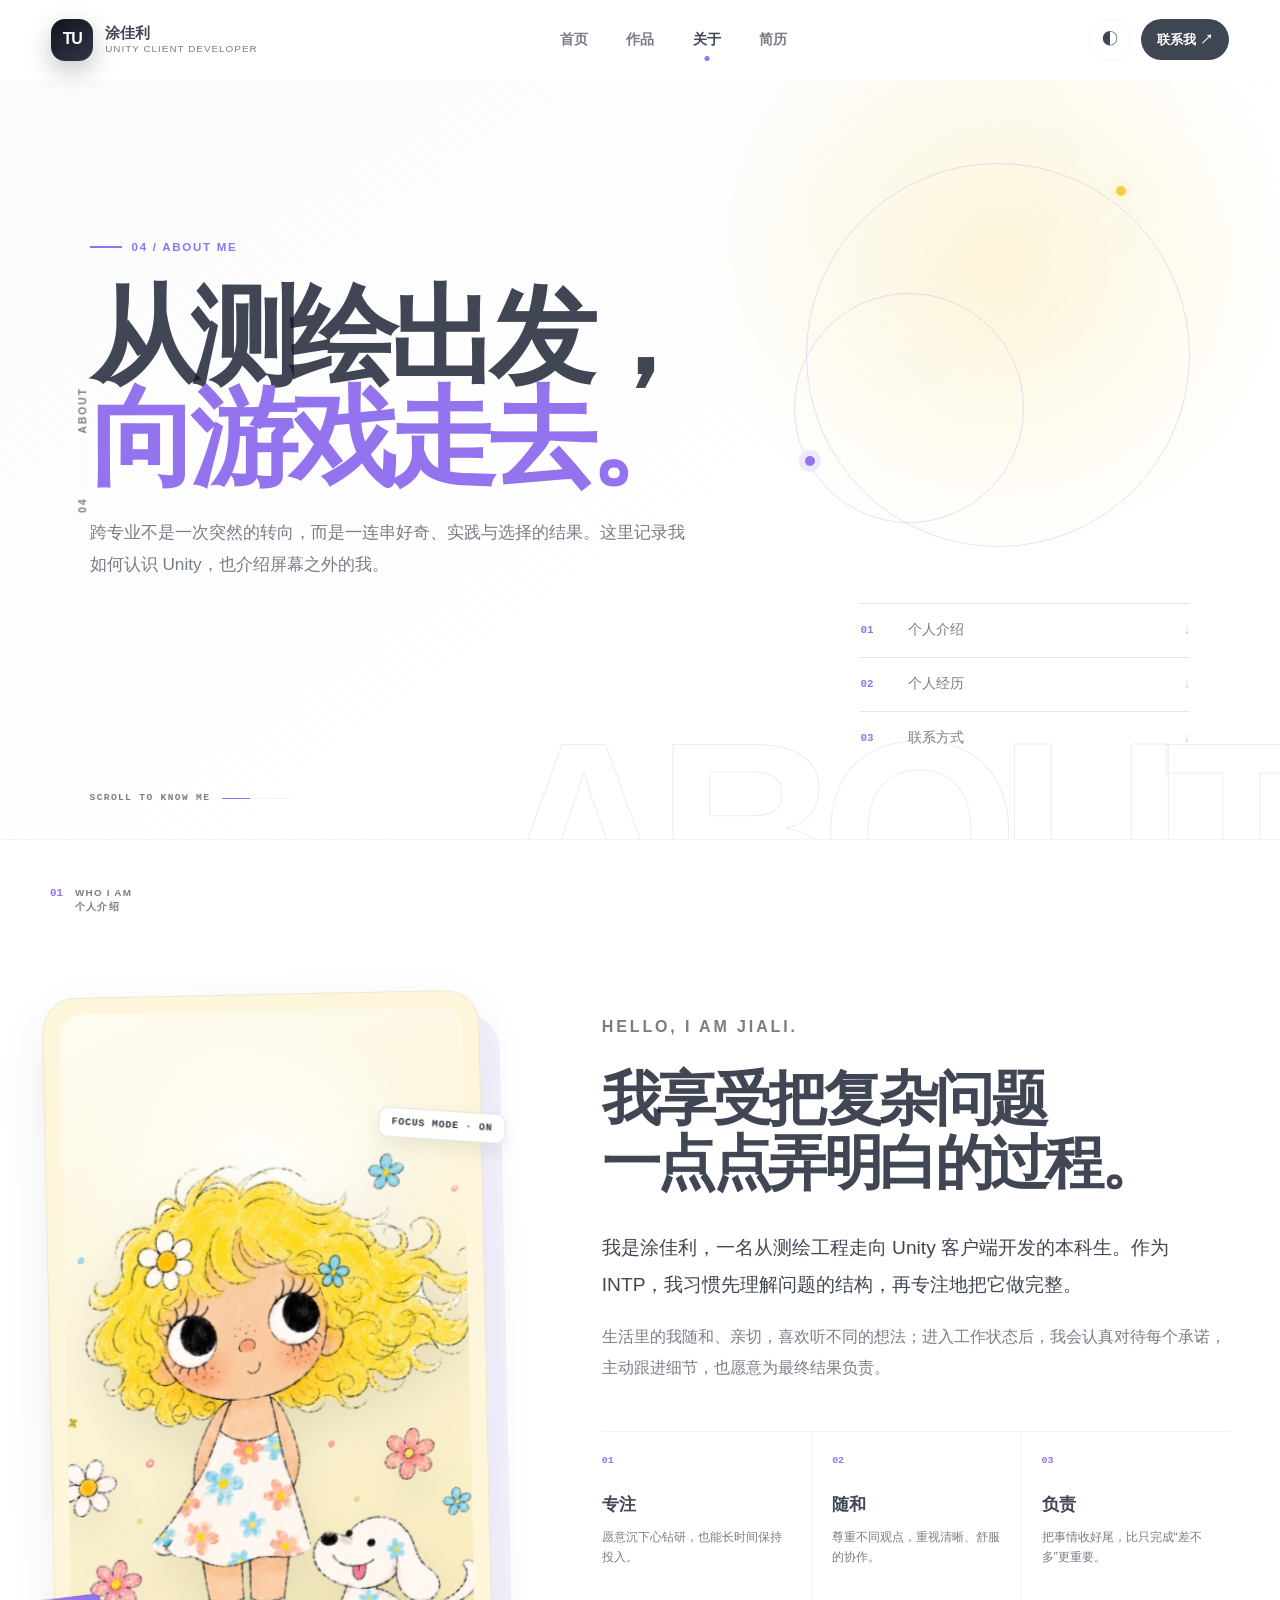
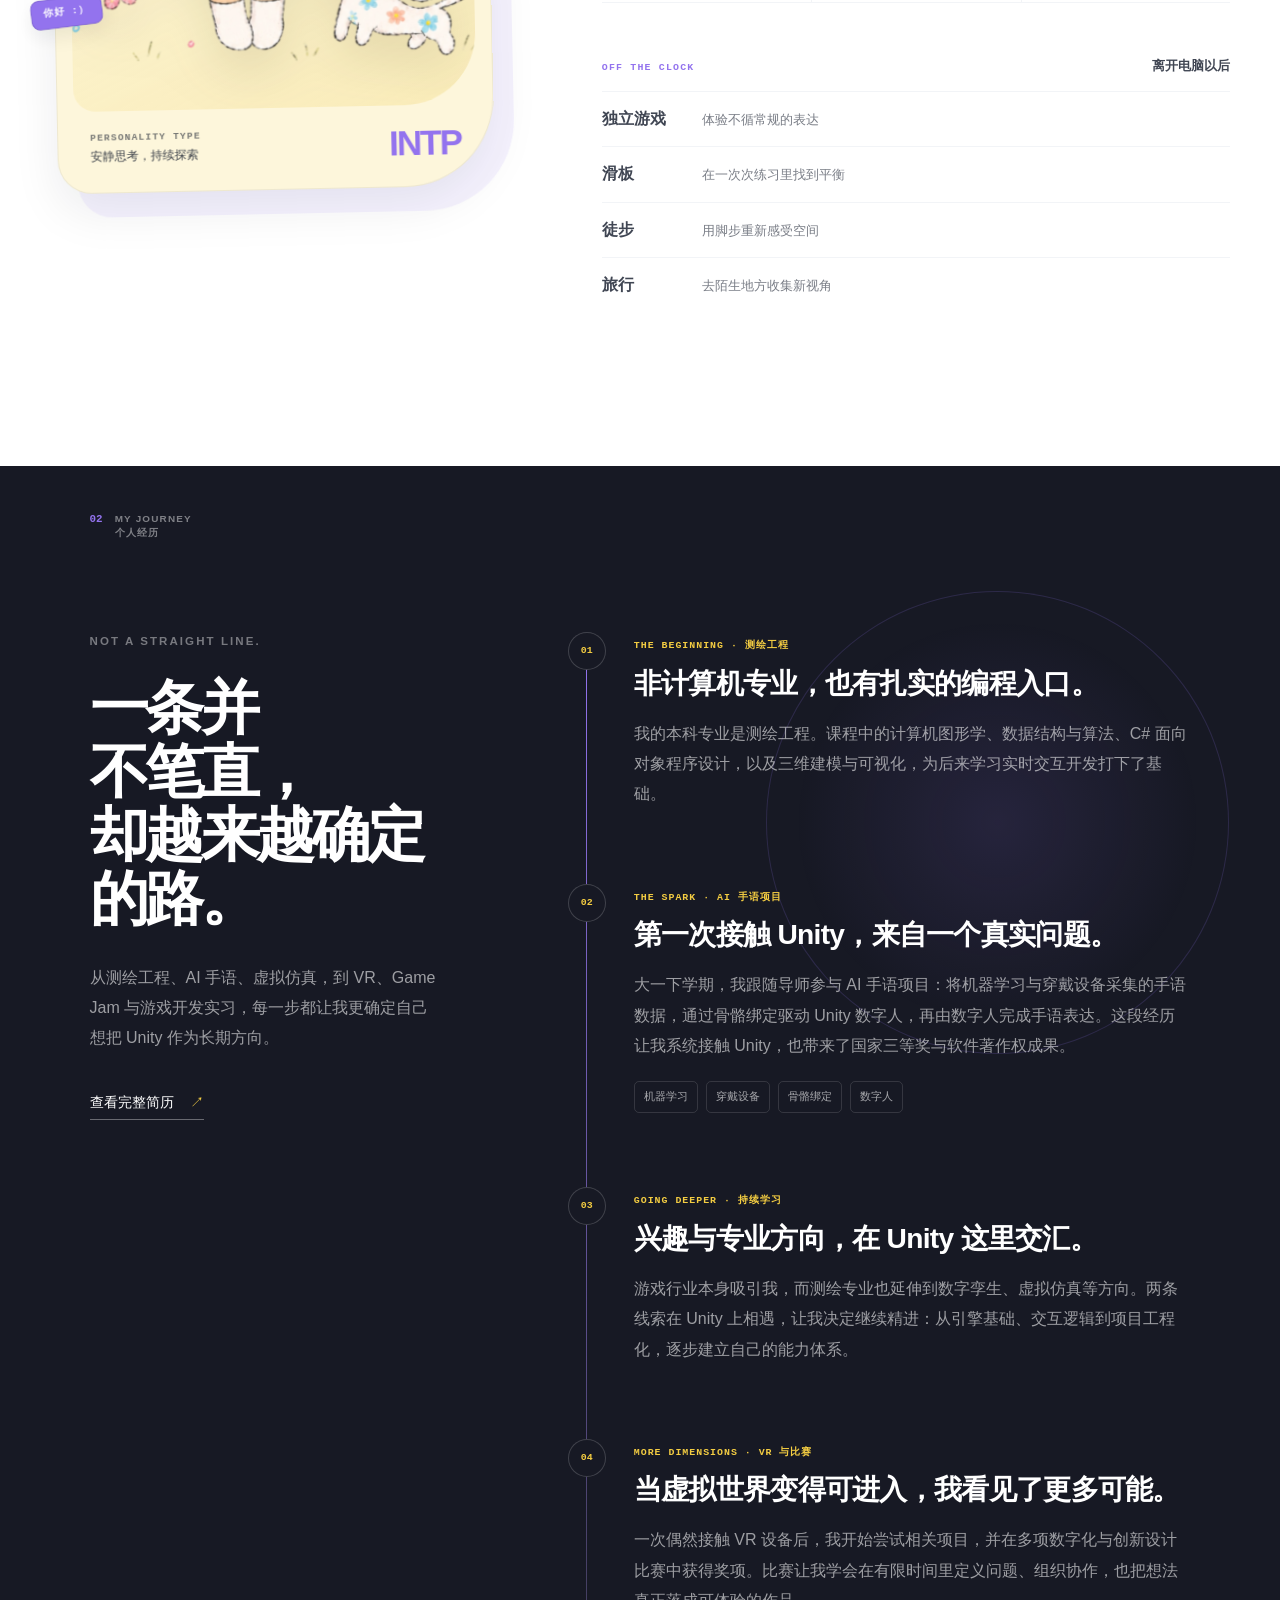
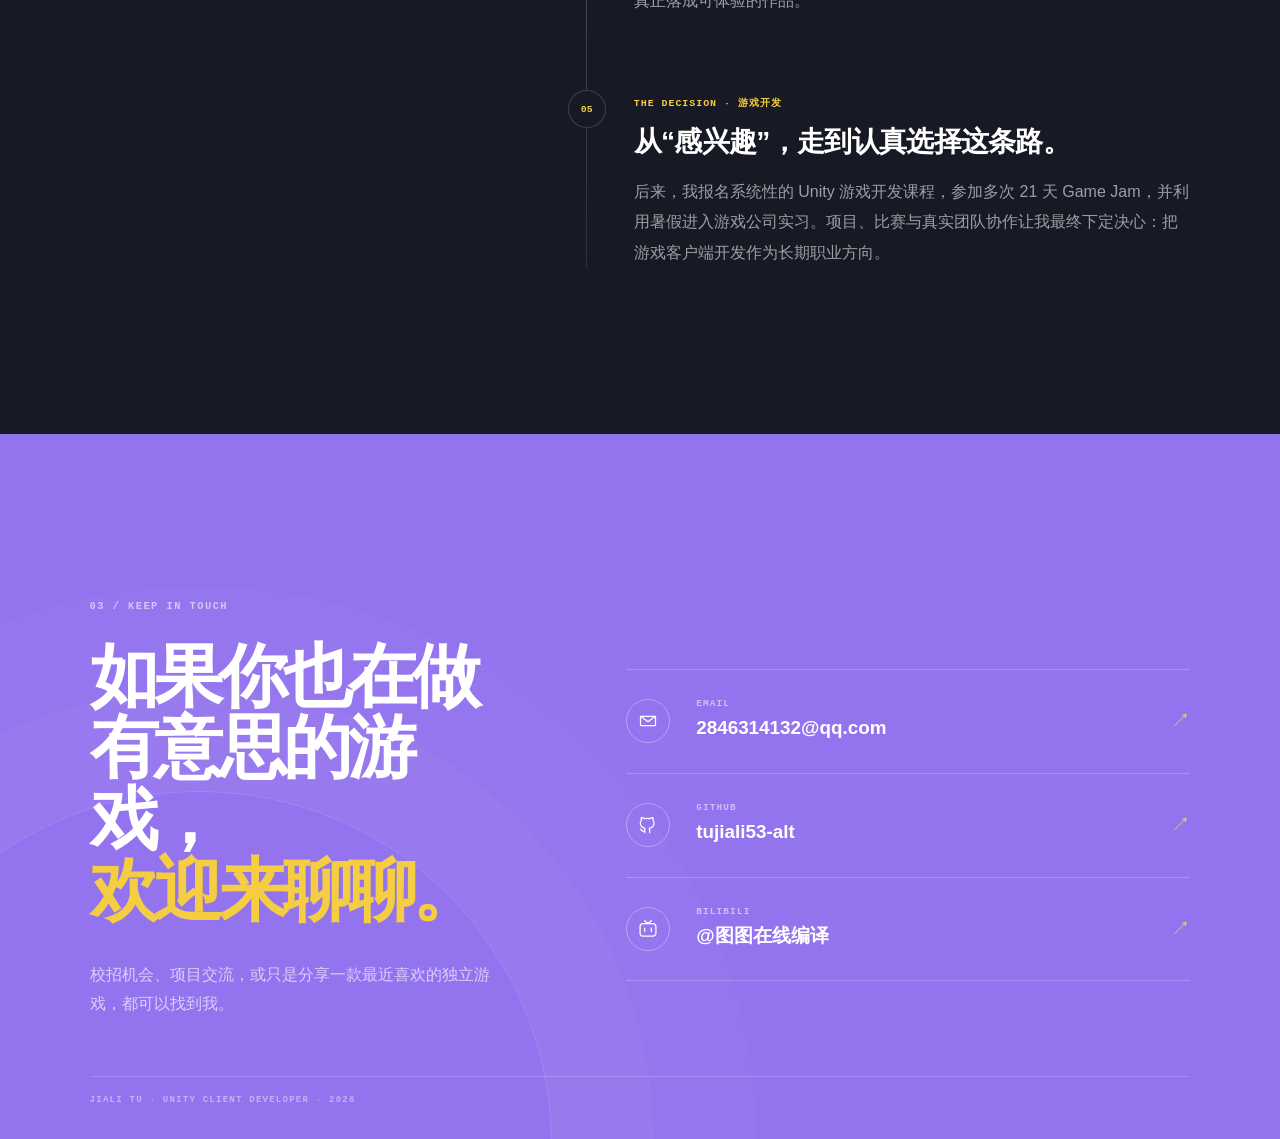
==== commit 9c50f277: "优化作品页" ====
--- a/about.html
+++ b/about.html
@@ -1,18 +1,186 @@
 <!DOCTYPE html>
-<html lang="zh-CN" data-theme="light"><head><meta charset="UTF-8"><meta name="viewport" content="width=device-width, initial-scale=1.0"><meta name="description" content="关于 Unity 客户端开发者涂佳利。"><title>关于｜涂佳利</title><link rel="stylesheet" href="styles.css"><script src="script.js" defer></script></head>
+<html lang="zh-CN" data-theme="light">
+<head>
+  <meta charset="UTF-8">
+  <meta name="viewport" content="width=device-width, initial-scale=1.0">
+  <meta name="description" content="认识 Unity 客户端开发者涂佳利：性格、兴趣、跨专业学习经历与联系方式。">
+  <title>关于我｜涂佳利</title>
+  <link rel="stylesheet" href="styles.css">
+  <script src="script.js" defer></script>
+</head>
 <body data-page="about">
-  <div class="page-loader" aria-hidden="true"><div class="loader-mark">ABOUT<span>.</span></div><div class="loader-line"><i></i></div></div>
-  <header class="topbar"><a class="brand" href="index.html"><span class="brand-mark">TU</span><span class="brand-copy"><b>涂佳利</b><small>UNITY CLIENT DEVELOPER</small></span></a><nav class="topnav"><a data-nav="home" href="index.html">首页</a><a data-nav="works" href="works.html">作品</a><a data-nav="experience" href="index.html#internship">经历</a><a data-nav="about" href="about.html">关于</a><a data-nav="resume" href="resume.html">简历</a></nav><div class="top-actions"><button class="theme-toggle" type="button" aria-label="切换深浅主题">◐</button><a class="mini-cta" href="mailto:2846314132@qq.com">联系我 ↗</a></div></header>
-  <aside class="side-rail"><span>04</span><i></i><span>ABOUT</span></aside>
-  <main class="inner-main">
-    <section class="page-hero"><div class="page-hero-copy"><span class="page-index">04 / ABOUT ME</span><h1>聪明地努力，<br>认真地创造。</h1><p>这一页用于回答“我是谁、我如何学习、为什么值得一起工作”。当前文案是可以继续打磨的初稿。</p></div></section>
-    <section class="section-shell about-layout">
-      <figure class="about-portrait"><img src="assets/images/肖像图.png" alt="涂佳利个人肖像插画"></figure>
-      <div class="about-copy"><p class="kicker">HELLO, I AM JIALI.</p><h2>希望成为既理解体验，也尊重工程质量的游戏开发者。</h2><p>我是涂佳利，来自山东淄博，目前面向 Unity 客户端开发校招机会。我喜欢从真实问题出发理解系统：既关注功能是否成立，也关注它在复杂生命周期、性能压力和团队协作中是否可靠。</p><p>我正在通过项目、实习和持续学习建立自己的能力边界。从 DOTS 动画实验，到战斗 Buff 系统的渐进式迁移，再到 AI 编程工作流，我希望把新技术转化成能够被验证、被维护、真正提升效率的工程实践。</p>
-        <div class="value-grid"><div class="value-card"><b>创新</b><span>愿意尝试新方法，但用结果验证价值。</span></div><div class="value-card"><b>上进</b><span>主动发现能力缺口，并持续形成作品。</span></div><div class="value-card"><b>潜力</b><span>快速学习、认真复盘，把复杂问题拆开。</span></div></div>
-        <div class="contact-card"><p>LET'S BUILD SOMETHING PLAYABLE.</p><h3>期待与你聊聊游戏、技术与机会。</h3><a href="mailto:2846314132@qq.com">2846314132@qq.com ↗</a><a href="tel:13985637162">139 8563 7162</a><a href="#" aria-disabled="true">GitHub 链接待补充</a></div>
+  <a class="skip-link" href="#about-content">跳到主要内容</a>
+  <div class="page-loader" aria-hidden="true">
+    <div class="loader-mark">ABOUT<span>.</span></div>
+    <div class="loader-line"><i></i></div>
+  </div>
+
+  <header class="topbar">
+    <a class="brand" href="index.html">
+      <span class="brand-mark">TU</span>
+      <span class="brand-copy"><b>涂佳利</b><small>UNITY CLIENT DEVELOPER</small></span>
+    </a>
+    <nav class="topnav" aria-label="主导航">
+      <a data-nav="home" href="index.html">首页</a>
+      <a data-nav="works" href="works.html">作品</a>
+      <a data-nav="about" href="about.html">关于</a>
+      <a data-nav="resume" href="resume.html">简历</a>
+    </nav>
+    <div class="top-actions">
+      <button class="theme-toggle" type="button" aria-label="切换深浅主题">◐</button>
+      <a class="mini-cta" href="mailto:2846314132@qq.com">联系我 ↗</a>
+    </div>
+  </header>
+
+  <aside class="side-rail" aria-hidden="true"><span>04</span><i></i><span>ABOUT</span></aside>
+
+  <main class="inner-main about-main" id="about-content">
+    <section class="about-hero" aria-labelledby="about-title">
+      <div class="about-hero-orbit about-hero-orbit-a" aria-hidden="true"></div>
+      <div class="about-hero-orbit about-hero-orbit-b" aria-hidden="true"></div>
+      <div class="about-hero-copy">
+        <span class="page-index">04 / ABOUT ME</span>
+        <h1 id="about-title">从测绘出发，<br><em>向游戏走去。</em></h1>
+        <p>跨专业不是一次突然的转向，而是一连串好奇、实践与选择的结果。这里记录我如何认识 Unity，也介绍屏幕之外的我。</p>
+      </div>
+      <nav class="about-anchor-nav" aria-label="关于页面目录">
+        <a href="#intro"><span>01</span>个人介绍</a>
+        <a href="#journey"><span>02</span>个人经历</a>
+        <a href="#contact"><span>03</span>联系方式</a>
+      </nav>
+      <span class="about-scroll-note" aria-hidden="true">SCROLL TO KNOW ME <i></i></span>
+    </section>
+
+    <section class="about-section about-intro" id="intro" aria-labelledby="intro-title">
+      <div class="about-section-label"><span>01</span><p>WHO I AM<br>个人介绍</p></div>
+      <div class="about-intro-grid">
+        <figure class="about-portrait">
+          <div class="about-portrait-art">
+            <img src="assets/images/肖像图.png" alt="花朵、女孩与小狗组成的个人肖像插画">
+          </div>
+          <figcaption>
+            <span>PERSONALITY TYPE</span>
+            <strong>INTP</strong>
+            <small>安静思考，持续探索</small>
+          </figcaption>
+          <span class="about-sticker about-sticker-focus">FOCUS MODE · ON</span>
+          <span class="about-sticker about-sticker-hello">你好 :）</span>
+        </figure>
+
+        <div class="about-intro-copy">
+          <p class="kicker">HELLO, I AM JIALI.</p>
+          <h2 id="intro-title">我享受把复杂问题<br>一点点弄明白的过程。</h2>
+          <p class="about-lead">我是涂佳利，一名从测绘工程走向 Unity 客户端开发的本科生。作为 INTP，我习惯先理解问题的结构，再专注地把它做完整。</p>
+          <p>生活里的我随和、亲切，喜欢听不同的想法；进入工作状态后，我会认真对待每个承诺，主动跟进细节，也愿意为最终结果负责。</p>
+
+          <div class="about-traits" aria-label="性格特点">
+            <div><span>01</span><b>专注</b><p>愿意沉下心钻研，也能长时间保持投入。</p></div>
+            <div><span>02</span><b>随和</b><p>尊重不同观点，重视清晰、舒服的协作。</p></div>
+            <div><span>03</span><b>负责</b><p>把事情收好尾，比只完成“差不多”更重要。</p></div>
+          </div>
+
+          <div class="about-hobbies">
+            <div class="about-hobbies-title"><span>OFF THE CLOCK</span><b>离开电脑以后</b></div>
+            <ul>
+              <li><span>独立游戏</span><small>体验不循常规的表达</small></li>
+              <li><span>滑板</span><small>在一次次练习里找到平衡</small></li>
+              <li><span>徒步</span><small>用脚步重新感受空间</small></li>
+              <li><span>旅行</span><small>去陌生地方收集新视角</small></li>
+            </ul>
+          </div>
+        </div>
       </div>
     </section>
+
+    <section class="about-section about-journey" id="journey" aria-labelledby="journey-title">
+      <div class="about-section-label about-section-label-light"><span>02</span><p>MY JOURNEY<br>个人经历</p></div>
+      <div class="about-journey-grid">
+        <div class="about-journey-heading">
+          <p class="kicker">NOT A STRAIGHT LINE.</p>
+          <h2 id="journey-title">一条并不笔直，<br>却越来越确定的路。</h2>
+          <p>从测绘工程、AI 手语、虚拟仿真，到 VR、Game Jam 与游戏开发实习，每一步都让我更确定自己想把 Unity 作为长期方向。</p>
+          <a href="resume.html" class="about-text-link">查看完整简历 <span>↗</span></a>
+        </div>
+
+        <ol class="about-storyline">
+          <li>
+            <span class="about-story-index">01</span>
+            <div>
+              <p class="about-story-meta">THE BEGINNING · 测绘工程</p>
+              <h3>非计算机专业，也有扎实的编程入口。</h3>
+              <p>我的本科专业是测绘工程。课程中的计算机图形学、数据结构与算法、C# 面向对象程序设计，以及三维建模与可视化，为后来学习实时交互开发打下了基础。</p>
+            </div>
+          </li>
+          <li>
+            <span class="about-story-index">02</span>
+            <div>
+              <p class="about-story-meta">THE SPARK · AI 手语项目</p>
+              <h3>第一次接触 Unity，来自一个真实问题。</h3>
+              <p>大一下学期，我跟随导师参与 AI 手语项目：将机器学习与穿戴设备采集的手语数据，通过骨骼绑定驱动 Unity 数字人，再由数字人完成手语表达。这段经历让我系统接触 Unity，也带来了国家三等奖与软件著作权成果。</p>
+              <ul class="about-story-tags" aria-label="项目关键词"><li>机器学习</li><li>穿戴设备</li><li>骨骼绑定</li><li>数字人</li></ul>
+            </div>
+          </li>
+          <li>
+            <span class="about-story-index">03</span>
+            <div>
+              <p class="about-story-meta">GOING DEEPER · 持续学习</p>
+              <h3>兴趣与专业方向，在 Unity 这里交汇。</h3>
+              <p>游戏行业本身吸引我，而测绘专业也延伸到数字孪生、虚拟仿真等方向。两条线索在 Unity 上相遇，让我决定继续精进：从引擎基础、交互逻辑到项目工程化，逐步建立自己的能力体系。</p>
+            </div>
+          </li>
+          <li>
+            <span class="about-story-index">04</span>
+            <div>
+              <p class="about-story-meta">MORE DIMENSIONS · VR 与比赛</p>
+              <h3>当虚拟世界变得可进入，我看见了更多可能。</h3>
+              <p>一次偶然接触 VR 设备后，我开始尝试相关项目，并在多项数字化与创新设计比赛中获得奖项。比赛让我学会在有限时间里定义问题、组织协作，也把想法真正落成可体验的作品。</p>
+            </div>
+          </li>
+          <li>
+            <span class="about-story-index">05</span>
+            <div>
+              <p class="about-story-meta">THE DECISION · 游戏开发</p>
+              <h3>从“感兴趣”，走到认真选择这条路。</h3>
+              <p>后来，我报名系统性的 Unity 游戏开发课程，参加多次 21 天 Game Jam，并利用暑假进入游戏公司实习。项目、比赛与真实团队协作让我最终下定决心：把游戏客户端开发作为长期职业方向。</p>
+            </div>
+          </li>
+        </ol>
+      </div>
+    </section>
+
+    <section class="about-contact" id="contact" aria-labelledby="contact-title">
+      <div class="about-contact-copy">
+        <span class="about-contact-index">03 / KEEP IN TOUCH</span>
+        <h2 id="contact-title">如果你也在做<br>有意思的游戏，<br><em>欢迎来聊聊。</em></h2>
+        <p>校招机会、项目交流，或只是分享一款最近喜欢的独立游戏，都可以找到我。</p>
+      </div>
+      <address class="about-contact-list">
+        <a href="mailto:2846314132@qq.com">
+          <span class="about-contact-icon" aria-hidden="true"><svg viewBox="0 0 24 24"><path d="M3 6.5h18v11H3z"/><path d="m4 7 8 6 8-6"/></svg></span>
+          <span><small>EMAIL</small><b>2846314132@qq.com</b></span>
+          <i>↗</i>
+        </a>
+        <a href="https://github.com/tujiali53-alt" target="_blank" rel="noreferrer">
+          <span class="about-contact-icon" aria-hidden="true"><svg viewBox="0 0 24 24"><path d="M8.5 19.5C4.5 20.7 4.5 17.5 3 17m11 4v-3.1c0-.9.1-1.4-.5-2 2.8-.3 5.7-1.4 5.7-6.2A4.8 4.8 0 0 0 18 6.4a4.5 4.5 0 0 0-.1-3.2S16.9 2.9 14 4.4a11 11 0 0 0-6 0C5.1 2.9 4.1 3.2 4.1 3.2A4.5 4.5 0 0 0 4 6.4a4.8 4.8 0 0 0-1.2 3.3c0 4.8 2.9 5.9 5.7 6.2-.6.6-.6 1.3-.5 2V21"/></svg></span>
+          <span><small>GITHUB</small><b>tujiali53-alt</b></span>
+          <i>↗</i>
+        </a>
+        <a href="https://search.bilibili.com/upuser?keyword=%E5%9B%BE%E5%9B%BE%E5%9C%A8%E7%BA%BF%E7%BC%96%E8%AF%91" target="_blank" rel="noreferrer">
+          <span class="about-contact-icon" aria-hidden="true"><svg viewBox="0 0 24 24"><path d="M6 5.5h12A3.5 3.5 0 0 1 21.5 9v8A3.5 3.5 0 0 1 18 20.5H6A3.5 3.5 0 0 1 2.5 17V9A3.5 3.5 0 0 1 6 5.5Z"/><path d="m8 2 4 3.5L16 2M8 11v4m8-4v4"/></svg></span>
+          <span><small>BILIBILI</small><b>@图图在线编译</b></span>
+          <i>↗</i>
+        </a>
+      </address>
+      <p class="about-contact-foot">JIALI TU · UNITY CLIENT DEVELOPER · 2026</p>
+    </section>
   </main>
-  <nav class="mobile-nav"><a data-nav="home" href="index.html"><span>⌂</span>首页</a><a data-nav="works" href="works.html"><span>◇</span>作品</a><a data-nav="experience" href="index.html#internship"><span>⌁</span>经历</a><a data-nav="about" href="about.html"><span>○</span>关于</a><a data-nav="resume" href="resume.html"><span>↓</span>简历</a></nav>
-</body></html>
+
+  <nav class="mobile-nav" aria-label="移动端导航">
+    <a data-nav="home" href="index.html"><span>⌂</span>首页</a>
+    <a data-nav="works" href="works.html"><span>◇</span>作品</a>
+    <a data-nav="experience" href="index.html#internship"><span>⌁</span>经历</a>
+    <a data-nav="about" href="about.html"><span>○</span>关于</a>
+    <a data-nav="resume" href="resume.html"><span>↓</span>简历</a>
+  </nav>
+</body>
+</html>
--- a/styles.css
+++ b/styles.css
@@ -1,3 +1,92 @@
+@font-face {
+  font-family: "MaokenZhuyuanTiWeb";
+  src: url("assets/fonts/maoken-zhuyuan/L1_4e00_192.woff2") format("woff2");
+  font-style: normal;
+  font-weight: 400;
+  font-display: swap;
+  unicode-range: U+4E86, U+4F5C;
+}
+@font-face {
+  font-family: "MaokenZhuyuanTiWeb";
+  src: url("assets/fonts/maoken-zhuyuan/L1_4fea_192.woff2") format("woff2");
+  font-style: normal;
+  font-weight: 400;
+  font-display: swap;
+  unicode-range: U+505A, U+5168;
+}
+@font-face {
+  font-family: "MaokenZhuyuanTiWeb";
+  src: url("assets/fonts/maoken-zhuyuan/L1_6cba_192.woff2") format("woff2");
+  font-style: normal;
+  font-weight: 400;
+  font-display: swap;
+  unicode-range: U+6D82;
+}
+@font-face {
+  font-family: "MaokenZhuyuanTiWeb";
+  src: url("assets/fonts/maoken-zhuyuan/L1_543c_192.woff2") format("woff2");
+  font-style: normal;
+  font-weight: 400;
+  font-display: swap;
+  unicode-range: U+54C1;
+}
+@font-face {
+  font-family: "MaokenZhuyuanTiWeb";
+  src: url("assets/fonts/maoken-zhuyuan/L1_5784_192.woff2") format("woff2");
+  font-style: normal;
+  font-weight: 400;
+  font-display: swap;
+  unicode-range: U+591A;
+}
+@font-face {
+  font-family: "MaokenZhuyuanTiWeb";
+  src: url("assets/fonts/maoken-zhuyuan/L1_60d2_192.woff2") format("woff2");
+  font-style: normal;
+  font-weight: 400;
+  font-display: swap;
+  unicode-range: U+60F3;
+}
+@font-face {
+  font-family: "MaokenZhuyuanTiWeb";
+  src: url("assets/fonts/maoken-zhuyuan/L1_65b1_192.woff2") format("woff2");
+  font-style: normal;
+  font-weight: 400;
+  font-display: swap;
+  unicode-range: U+662F, U+6848;
+}
+@font-face {
+  font-family: "MaokenZhuyuanTiWeb";
+  src: url("assets/fonts/maoken-zhuyuan/L1_77e4_192.woff2") format("woff2");
+  font-style: normal;
+  font-weight: 400;
+  font-display: swap;
+  unicode-range: U+7B54;
+}
+@font-face {
+  font-family: "MaokenZhuyuanTiWeb";
+  src: url("assets/fonts/maoken-zhuyuan/L1_94aa_192.woff2") format("woff2");
+  font-style: normal;
+  font-weight: 400;
+  font-display: swap;
+  unicode-range: U+9526, U+95EE, U+96C6;
+}
+@font-face {
+  font-family: "MaokenZhuyuanTiWeb";
+  src: url("assets/fonts/maoken-zhuyuan/L1_97cd_266.woff2") format("woff2");
+  font-style: normal;
+  font-weight: 400;
+  font-display: swap;
+  unicode-range: U+9898;
+}
+@font-face {
+  font-family: "MaokenZhuyuanTiWeb";
+  src: url("assets/fonts/maoken-zhuyuan/L3_ff0b_64.woff2") format("woff2");
+  font-style: normal;
+  font-weight: 400;
+  font-display: swap;
+  unicode-range: U+FF0C;
+}
+
 :root {
   --bg: #ffffff;
   --bg-2: #f9fafb;
@@ -136,8 +225,15 @@
   isolation: isolate;
 }
 .hero::after { content: ""; position: absolute; left: 0; right: 0; bottom: 0; z-index: -1; height: clamp(150px, 24vh, 260px); pointer-events: none; background: linear-gradient(to bottom, transparent 0%, color-mix(in srgb, var(--bg) 55%, transparent) 58%, var(--bg) 100%); }
-.particle-canvas, .hero-video, .hero-glow { position: absolute; inset: 0; pointer-events: none; }
-.particle-canvas { z-index: -2; width: 100%; height: 100%; }
+.home-particles, .hero-video, .hero-glow { position: absolute; inset: 0; pointer-events: none; }
+.home-particles { z-index: -2; overflow: hidden; opacity: 0; transition: opacity 1.1s ease; }
+.home-particles.is-ready { opacity: 1; }
+.home-particles canvas {
+  width: 100% !important;
+  height: 100% !important;
+  filter: drop-shadow(0 0 4px rgba(221,235,255,.64)) saturate(1.24);
+  mix-blend-mode: screen;
+}
 .hero-video { z-index: -4; opacity: 1; background: #dfe7ed; }
 .hero-background-image { width: 100%; height: 100%; object-fit: cover; object-position: center; }
 .hero-video::after { content: ""; position: absolute; inset: 0; background: linear-gradient(180deg, rgba(255,255,255,.08), rgba(20,27,42,.08)); }
@@ -149,15 +245,47 @@
 .hero-center::before { content: ""; position: absolute; inset: 0; z-index: 0; pointer-events: none; border-radius: inherit; background: linear-gradient(145deg, rgba(255,255,255,.24) 0%, rgba(255,255,255,.06) 30%, transparent 58%), linear-gradient(180deg, rgba(255,255,255,.08), transparent 35%); }
 .hero-center > * { position: relative; z-index: 1; }
 .hero-copy { position: relative; z-index: 2; display: flex; flex-direction: column; align-items: center; max-width: 720px; }
-.mouse-particle { position: absolute; z-index: 3; width: var(--size); height: var(--size); border-radius: 50%; pointer-events: none; background: #fff; box-shadow: 0 0 8px rgba(255,255,255,.95), 0 0 18px rgba(255,255,255,.55); animation: mouse-particle-out .72s ease-out forwards; }
-@keyframes mouse-particle-out { to { opacity: 0; transform: translate(var(--dx), var(--dy)) scale(.15); } }
+.mouse-particle { position: absolute; z-index: 3; width: var(--size); height: var(--size); border-radius: 50%; pointer-events: none; background: var(--particle-color, #fff); box-shadow: 0 0 8px var(--particle-color, #fff), 0 0 22px var(--particle-color, #fff); mix-blend-mode: screen; animation: mouse-particle-out .86s ease-out forwards; }
+.mouse-particle.is-star::before,
+.mouse-particle.is-star::after { content: ""; position: absolute; left: 50%; top: 50%; border-radius: 100%; background: rgba(255,255,255,.92); transform: translate(-50%,-50%); }
+.mouse-particle.is-star::before { width: 1px; height: calc(var(--size) * 3.4); }
+.mouse-particle.is-star::after { width: calc(var(--size) * 3.4); height: 1px; }
+@keyframes mouse-particle-out { to { opacity: 0; transform: translate(var(--dx), var(--dy)) rotate(32deg) scale(.12); } }
 .eyebrow, .kicker { margin: 0 0 25px; color: var(--muted); font-size: .72rem; font-weight: 800; letter-spacing: .18em; }
 .hero-center .eyebrow { position: absolute; left: 32px; top: 28px; margin: 0; color: rgba(255,255,255,.8); font-size: .64rem; white-space: nowrap; }
 .eyebrow span { display: inline-block; width: 34px; height: 2px; margin: 0 10px 3px 0; background: linear-gradient(90deg, var(--violet), var(--cyan)); }
 .hero h1 { margin: 0; font-size: clamp(3rem, 6vw, 6.8rem); line-height: .98; letter-spacing: -.075em; font-weight: 700; }
 .hero h1 span, .hero h1 strong { display: block; }
 .hero h1 strong { padding-bottom: .08em; color: transparent; background: linear-gradient(100deg, var(--violet), var(--blue) 45%, var(--cyan)); background-clip: text; }
-.hero h1.hero-name { margin: 0; color: #fff; font-size: clamp(1.75rem, 2vw, 2.3rem); line-height: 1.2; letter-spacing: -.035em; font-weight: 600; text-shadow: 0 2px 18px rgba(0,0,0,.18); }
+.hero-name-lockup { position: relative; display: inline-flex; align-items: center; justify-content: center; isolation: isolate; margin: 0 0 2px; padding: 4px 22px 8px; }
+.hero h1.hero-name { margin: 0; color: #fff; font-family: "MaokenZhuyuanTiWeb", "YouYuan", "Yuanti SC", "Microsoft YaHei UI", sans-serif; font-size: clamp(2.35rem, 3.25vw, 3.55rem); line-height: 1; letter-spacing: .06em; font-weight: 400; text-shadow: 0 5px 0 rgba(62,72,92,.2), 0 13px 26px rgba(23,31,48,.22), 0 0 18px rgba(255,255,255,.18); }
+.hero h1.hero-name .hero-name-char { display: inline-block; transform-origin: 50% 80%; animation: hero-name-bob 5.2s ease-in-out infinite; }
+.hero h1.hero-name .hero-name-char:nth-child(1) { transform: translateY(1px) rotate(-3deg) scale(1.04); }
+.hero h1.hero-name .hero-name-char:nth-child(2) { animation-delay: -.65s; transform: translateY(-3px) rotate(2deg) scale(1.08); }
+.hero h1.hero-name .hero-name-char:nth-child(3) { animation-delay: -1.3s; transform: translateY(2px) rotate(-1deg) scale(1.03); }
+.hero-name-doodle { position: absolute; z-index: -1; pointer-events: none; color: #fff; }
+.hero-name-doodle--sparkle-left,
+.hero-name-doodle--sparkle-right { background: currentColor; clip-path: polygon(50% 0, 59% 39%, 100% 50%, 59% 61%, 50% 100%, 41% 61%, 0 50%, 41% 39%); filter: drop-shadow(0 3px 6px rgba(28,38,58,.18)); animation: hero-name-twinkle 3.2s ease-in-out infinite; }
+.hero-name-doodle--sparkle-left { top: 1px; left: -5px; width: 21px; height: 21px; transform: rotate(-8deg); }
+.hero-name-doodle--sparkle-right { top: -4px; right: 1px; width: 13px; height: 13px; animation-delay: -1.3s; }
+.hero-name-doodle--bubbles { top: 1px; right: -19px; width: 10px; height: 10px; border: 2px solid currentColor; border-radius: 50%; filter: drop-shadow(0 2px 5px rgba(29,39,58,.16)); animation: hero-name-bubbles 4.1s ease-in-out infinite; }
+.hero-name-doodle--bubbles::before,
+.hero-name-doodle--bubbles::after { content: ""; position: absolute; border: inherit; border-radius: inherit; }
+.hero-name-doodle--bubbles::before { width: 5px; height: 5px; left: -9px; top: -9px; }
+.hero-name-doodle--bubbles::after { width: 3px; height: 3px; right: -7px; bottom: -8px; }
+.hero-name-doodle--drops { left: -22px; bottom: 8px; width: 9px; height: 15px; border-radius: 80% 20% 70% 30%; background: currentColor; transform: rotate(-48deg); filter: drop-shadow(0 2px 4px rgba(29,39,58,.16)); }
+.hero-name-doodle--drops::before,
+.hero-name-doodle--drops::after { content: ""; position: absolute; width: 6px; height: 11px; border-radius: inherit; background: currentColor; }
+.hero-name-doodle--drops::before { left: -10px; top: 8px; transform: rotate(-27deg); }
+.hero-name-doodle--drops::after { right: -9px; top: 11px; transform: rotate(28deg) scale(.72); }
+.hero-name-doodle--smile { right: -30px; bottom: 4px; width: 28px; height: 13px; border-bottom: 2px solid currentColor; border-radius: 0 0 50% 50%; transform: rotate(-8deg); filter: drop-shadow(0 2px 4px rgba(29,39,58,.16)); }
+.hero-name-doodle--smile::before,
+.hero-name-doodle--smile::after { content: ""; position: absolute; top: 4px; width: 3px; height: 3px; border-radius: 50%; background: currentColor; }
+.hero-name-doodle--smile::before { left: 1px; }
+.hero-name-doodle--smile::after { right: 1px; }
+@keyframes hero-name-bob { 0%, 100% { translate: 0 0; } 50% { translate: 0 -3px; } }
+@keyframes hero-name-twinkle { 0%, 100% { opacity: .74; scale: .72; } 50% { opacity: 1; scale: 1.08; } }
+@keyframes hero-name-bubbles { 0%, 100% { translate: 0 2px; opacity: .7; } 50% { translate: 2px -5px; opacity: 1; } }
 .hero-role { margin: 7px 0 20px; color: rgba(255,255,255,.76); font-size: .68rem; font-weight: 800; letter-spacing: .18em; }
 .hero-intro { max-width: 660px; margin: 10px 0 18px; color: rgba(255,255,255,.92); font-size: clamp(.92rem, 1.05vw, 1.05rem); text-shadow: 0 1px 12px rgba(0,0,0,.16); }
 body[data-page="home"] .hero-copy > .hero-intro { margin-top: 0; }
@@ -494,6 +622,573 @@
 .award-timeline p { margin: 0; color: var(--muted); font-size: .9rem; }
 
 .mobile-nav { display: none; }
+
+/* Works page */
+.works-page { min-height: 100vh; }
+.works-hero {
+  position: relative;
+  min-height: 88svh;
+  display: flex;
+  align-items: center;
+  justify-content: center;
+  text-align: center;
+  padding: calc(var(--topbar) + 56px) clamp(24px, 7vw, 112px) 110px;
+  overflow: hidden;
+  isolation: isolate;
+  background: #f8fbff url("assets/images/Homepage/作品封面背景图.jpg") center / cover no-repeat;
+}
+.works-hero::before {
+  content: "";
+  position: absolute;
+  inset: 0;
+  z-index: -1;
+  background: linear-gradient(90deg, rgba(255,255,255,.42) 0%, rgba(255,255,255,.08) 58%, rgba(255,255,255,.2) 100%);
+}
+.works-hero::after {
+  content: "";
+  position: absolute;
+  left: 0;
+  right: 0;
+  bottom: 0;
+  height: 34%;
+  z-index: -1;
+  background: linear-gradient(180deg, transparent, color-mix(in srgb, var(--bg) 36%, transparent));
+}
+.works-hero-copy {
+  position: relative;
+  z-index: 2;
+  display: flex;
+  flex-direction: column;
+  align-items: center;
+  width: min(820px, 100%);
+  margin: 0 auto;
+  padding: clamp(16px, 2vw, 28px) 0;
+  isolation: isolate;
+  color: #344054;
+  text-align: center;
+}
+.works-hero-copy::before,
+.works-hero-copy::after { display: none; }
+.works-hero-copy > * { position: relative; z-index: 1; }
+.works-hero-copy h1 {
+  --title-rotate-x: 0deg;
+  --title-rotate-y: 0deg;
+  --title-scale: 1;
+  display: flex;
+  align-items: center;
+  justify-content: center;
+  gap: clamp(.08em, .8vw, .18em);
+  margin: 0;
+  color: #3c424c;
+  font-family: "MaokenZhuyuanTiWeb", "YouYuan", "Yuanti SC", "Microsoft YaHei UI", "PingFang SC", sans-serif;
+  font-size: clamp(4.2rem, 8vw, 8rem);
+  font-weight: 400;
+  line-height: .92;
+  letter-spacing: 0;
+  text-align: center;
+  text-shadow: 0 14px 34px rgba(43,50,62,.22);
+  transform: perspective(760px) rotateX(var(--title-rotate-x)) rotateY(var(--title-rotate-y)) scale(var(--title-scale));
+  transform-style: preserve-3d;
+  transition: transform .2s ease;
+  will-change: transform;
+}
+.works-hero-copy h1 span {
+  --letter-lift: 0px;
+  --letter-scale: 1;
+  display: inline-block;
+  -webkit-text-stroke: 0;
+  transform: translate3d(0, var(--letter-lift), 0) scale(var(--letter-scale));
+  transform-origin: center bottom;
+  transition: transform .2s cubic-bezier(.2, .75, .25, 1.25);
+  will-change: transform;
+}
+.works-hero-copy h1:hover {
+  --title-scale: 1.025;
+}
+.works-hero-welcome {
+  position: relative;
+  isolation: isolate;
+  width: fit-content;
+  margin: -2px auto 8px;
+  color: rgba(220,240,252,.08);
+  -webkit-text-stroke: 1.35px rgba(255,255,255,.58);
+  font-family: "Segoe Script", "Lucida Handwriting", "Brush Script MT", "Snell Roundhand", "Apple Chancery", cursive;
+  font-size: clamp(4.4rem, 8.8vw, 8.4rem);
+  font-weight: 400;
+  line-height: .92;
+  letter-spacing: .01em;
+  text-align: center;
+  text-shadow: -1px -1px 0 rgba(255,255,255,.56), 1px 1px 1px rgba(88,119,151,.22), 0 5px 8px rgba(255,255,255,.22), 0 16px 24px rgba(70,96,132,.16);
+  filter: drop-shadow(0 2px 1px rgba(255,255,255,.46)) drop-shadow(0 12px 18px rgba(72,96,137,.16));
+  transform: none;
+}
+.works-hero-welcome::before,
+.works-hero-welcome::after {
+  content: attr(data-text);
+  position: absolute;
+  inset: 0;
+  pointer-events: none;
+}
+.works-hero-welcome::before {
+  z-index: -1;
+  color: transparent;
+  background: linear-gradient(180deg, rgba(255,255,255,.62) 8%, rgba(207,234,251,.16) 44%, rgba(119,157,191,.12) 68%, rgba(255,255,255,.32) 100%);
+  background-clip: text;
+  -webkit-background-clip: text;
+  filter: blur(.45px);
+}
+.works-hero-welcome::after {
+  color: transparent;
+  -webkit-text-stroke: .45px rgba(255,255,255,.34);
+  text-shadow: 0 -2px 2px rgba(255,255,255,.38), 0 3px 3px rgba(79,112,148,.15);
+  transform: translateY(-1px);
+}
+.works-hero-subtitle {
+  --subtitle-rotate-x: 0deg;
+  --subtitle-rotate-y: 0deg;
+  --subtitle-scale: 1;
+  margin: 10px auto 14px;
+  color: #424852;
+  font-family: "MaokenZhuyuanTiWeb", "YouYuan", "Yuanti SC", "Microsoft YaHei UI", "PingFang SC", sans-serif;
+  font-size: clamp(1.45rem, 2.7vw, 2.45rem);
+  font-weight: 400;
+  line-height: 1.18;
+  letter-spacing: .1em;
+  text-align: center;
+  text-shadow: 0 9px 24px rgba(43,50,62,.2);
+  transform: perspective(680px) rotateX(var(--subtitle-rotate-x)) rotateY(var(--subtitle-rotate-y)) scale(var(--subtitle-scale));
+  transform-style: preserve-3d;
+  transition: transform .2s ease;
+  will-change: transform;
+}
+.works-hero-subtitle span,
+.works-hero-subtitle strong { display: inline-block; }
+.works-hero-subtitle span { color: #424852; }
+.works-hero-subtitle strong {
+  margin-left: .28em;
+  color: #eceff2;
+  font-weight: 400;
+  text-shadow: 0 3px 14px rgba(48,56,70,.3);
+}
+.works-hero-subtitle .subtitle-letter {
+  --subtitle-letter-lift: 0px;
+  --subtitle-letter-scale: 1;
+  display: inline-block;
+  -webkit-text-stroke: 0;
+  font-style: normal;
+  transform: translate3d(0, var(--subtitle-letter-lift), 0) scale(var(--subtitle-letter-scale));
+  transform-origin: center bottom;
+  transition: transform .2s cubic-bezier(.2, .75, .25, 1.25);
+  will-change: transform;
+}
+.works-hero-subtitle:hover { --subtitle-scale: 1.02; }
+.works-hero-copy > p.works-hero-english {
+  max-width: 590px;
+  margin: 0 auto;
+  color: rgba(52,64,84,.72);
+  font-size: clamp(.78rem, 1vw, .9rem);
+  line-height: 1.7;
+  letter-spacing: .09em;
+  text-align: center;
+  text-shadow: 0 2px 10px rgba(255,255,255,.9);
+}
+.works-hero-copy > small {
+  display: block;
+  width: fit-content;
+  margin: 24px auto 0;
+  padding: 8px 12px;
+  border: 1px solid rgba(147,115,238,.14);
+  border-radius: 100px;
+  color: rgba(52,64,84,.56);
+  background: rgba(245,240,255,.72);
+  font-size: .68rem;
+  font-weight: 600;
+  letter-spacing: .18em;
+  text-align: center;
+}
+.works-hero-sticker { position: absolute; z-index: 3; display: inline-flex; align-items: center; justify-content: center; min-height: 42px; padding: 0 17px; border: 1px solid rgba(255,255,255,.82); border-radius: 15px 19px 14px 23px; color: #344054; font-size: .67rem; font-weight: 800; letter-spacing: .1em; pointer-events: none; box-shadow: 8px 9px 0 rgba(52,64,84,.1), 0 14px 32px rgba(28,44,70,.12); animation: works-sticker-float 5.5s ease-in-out infinite; }
+.works-hero-sticker-b { right: 6%; bottom: 23%; background: rgba(210,239,255,.95); transform: rotate(-6deg); animation-delay: -2.6s; }
+.works-water-bubbles { position: absolute; inset: 0; z-index: 0; overflow: hidden; pointer-events: none; }
+.works-water-bubbles i {
+  --bubble-x: 80px;
+  --bubble-y: 60px;
+  --bubble-x-end: -30px;
+  --bubble-y-end: 100px;
+  position: absolute;
+  display: block;
+  aspect-ratio: 1;
+  border: 1px solid rgba(255,255,255,.68);
+  border-radius: 48% 52% 56% 44% / 42% 48% 52% 58%;
+  opacity: .62;
+  background: radial-gradient(circle at 28% 24%, rgba(255,255,255,.88) 0 5%, rgba(255,255,255,.22) 10%, transparent 38%), linear-gradient(145deg, rgba(184,231,255,.32), rgba(248,202,255,.25) 50%, rgba(255,236,166,.22));
+  box-shadow: inset 10px 12px 24px rgba(255,255,255,.34), inset -10px -12px 28px rgba(117,155,204,.14), 0 14px 34px rgba(62,86,122,.12);
+  backdrop-filter: blur(2px) saturate(1.18);
+  animation: works-water-float var(--bubble-duration, 16s) ease-in-out var(--bubble-delay, 0s) infinite alternate;
+  will-change: transform, border-radius;
+}
+.works-water-bubbles i:nth-child(1) { left: 3%; top: 18%; width: 128px; --bubble-x: 190px; --bubble-y: 75px; --bubble-x-end: 48px; --bubble-y-end: 210px; --bubble-duration: 18s; --bubble-delay: -4s; }
+.works-water-bubbles i:nth-child(2) { left: 38%; top: 5%; width: 74px; --bubble-x: -95px; --bubble-y: 170px; --bubble-x-end: 105px; --bubble-y-end: 105px; --bubble-duration: 14s; --bubble-delay: -8s; }
+.works-water-bubbles i:nth-child(3) { right: 5%; top: 20%; width: 164px; --bubble-x: -175px; --bubble-y: 105px; --bubble-x-end: -70px; --bubble-y-end: 230px; --bubble-duration: 21s; --bubble-delay: -12s; }
+.works-water-bubbles i:nth-child(4) { left: 16%; bottom: 10%; width: 54px; --bubble-x: 125px; --bubble-y: -145px; --bubble-x-end: 220px; --bubble-y-end: -40px; --bubble-duration: 13s; --bubble-delay: -2s; }
+.works-water-bubbles i:nth-child(5) { right: 29%; bottom: 7%; width: 105px; --bubble-x: 85px; --bubble-y: -125px; --bubble-x-end: -105px; --bubble-y-end: -175px; --bubble-duration: 17s; --bubble-delay: -10s; }
+.works-water-bubbles i:nth-child(6) { left: 58%; bottom: 27%; width: 38px; --bubble-x: -145px; --bubble-y: -80px; --bubble-x-end: 80px; --bubble-y-end: -155px; --bubble-duration: 12s; --bubble-delay: -6s; }
+.works-water-bubbles i:nth-child(7) { right: 1%; bottom: 1%; width: 68px; --bubble-x: -110px; --bubble-y: -175px; --bubble-x-end: -210px; --bubble-y-end: -65px; --bubble-duration: 15s; --bubble-delay: -5s; }
+.works-water-bubbles i:nth-child(8) { left: 74%; top: 48%; width: 46px; --bubble-x: -125px; --bubble-y: 90px; --bubble-x-end: 75px; --bubble-y-end: 150px; --bubble-duration: 11s; --bubble-delay: -9s; }
+.works-pointer-bubble {
+  position: absolute;
+  z-index: 4;
+  width: var(--trail-size, 8px);
+  height: var(--trail-size, 8px);
+  border: 1px solid rgba(255,255,255,.84);
+  border-radius: 50%;
+  opacity: 0;
+  pointer-events: none;
+  background: radial-gradient(circle at 29% 25%, rgba(255,255,255,.98) 0 8%, rgba(255,255,255,.34) 12%, rgba(193,235,255,.18) 42%, rgba(224,205,255,.12) 62%, transparent 72%);
+  box-shadow: inset 1px 1px 3px rgba(255,255,255,.58), inset -1px -1px 3px rgba(113,160,207,.14), 0 0 7px rgba(216,239,255,.46);
+  filter: hue-rotate(var(--trail-hue, 0deg));
+  transform: translate3d(0,0,0) scale(.2);
+  animation: works-pointer-bubble-rise var(--trail-duration, 1.35s) cubic-bezier(.2,.62,.25,1) forwards;
+  will-change: transform, opacity;
+}
+@keyframes works-sticker-float { 50% { margin-top: -9px; } }
+@keyframes works-water-float {
+  0% { border-radius: 48% 52% 56% 44% / 42% 48% 52% 58%; transform: translate3d(0,0,0) rotate(0) scale(1); }
+  48% { border-radius: 62% 38% 45% 55% / 55% 63% 37% 45%; transform: translate3d(var(--bubble-x), var(--bubble-y), 0) rotate(118deg) scale(.86); }
+  100% { border-radius: 39% 61% 58% 42% / 61% 43% 57% 39%; transform: translate3d(var(--bubble-x-end), var(--bubble-y-end), 0) rotate(248deg) scale(1.08); }
+}
+@keyframes works-pointer-bubble-rise {
+  0% { opacity: 0; transform: translate3d(0,0,0) scale(.2); }
+  14% { opacity: var(--trail-opacity, .78); transform: translate3d(0,-6px,0) scale(1); }
+  68% { opacity: .48; transform: translate3d(var(--trail-drift-mid, 0px), var(--trail-rise-mid, -38px), 0) scale(.86); }
+  100% { opacity: 0; transform: translate3d(var(--trail-drift, 0px), var(--trail-rise, -54px), 0) scale(.48); }
+}
+.works-color-bridge {
+  position: relative;
+  z-index: 5;
+  height: 132px;
+  margin-top: -132px;
+  pointer-events: none;
+  background: linear-gradient(180deg, transparent 0%, color-mix(in srgb, var(--bg) 65%, transparent) 52%, var(--bg) 100%);
+}
+.works-board {
+  position: relative;
+  z-index: 6;
+  padding-bottom: 90px;
+  background: linear-gradient(180deg, var(--bg) 0%, var(--bg-2) 34%, var(--bg) 100%);
+}
+.works-layout {
+  display: grid;
+  grid-template-columns: clamp(260px, 20vw, 420px) minmax(0, 1fr);
+  width: 100%;
+  align-items: start;
+}
+.works-main {
+  min-width: 0;
+  padding: 26px clamp(28px, 5vw, 94px) 64px clamp(28px, 3.6vw, 72px);
+}
+.works-category {
+  scroll-margin-top: calc(var(--topbar) + 20px);
+  padding: 66px 0 40px;
+}
+.works-category + .works-category {
+  margin-top: 36px;
+  border-top: 1px solid var(--line);
+}
+.works-category-head { margin-bottom: 38px; }
+.works-category-head p,
+.works-project-head > span,
+.works-gallery-head span {
+  margin: 0 0 10px;
+  color: var(--violet);
+  font-size: .7rem;
+  font-weight: 600;
+  letter-spacing: .13em;
+}
+.works-category-head h2 {
+  margin: 0;
+  font-size: clamp(2rem, 3.8vw, 3.35rem);
+  font-weight: 600;
+  line-height: 1.12;
+  letter-spacing: -.045em;
+}
+.works-project {
+  padding: clamp(24px, 3.2vw, 44px);
+  border: 1px solid var(--line);
+  border-radius: 24px;
+  background: var(--surface-solid);
+  box-shadow: 0 22px 60px rgba(16,24,40,.06);
+}
+.works-project-head {
+  padding-bottom: 28px;
+  border-bottom: 1px solid var(--line);
+}
+.works-project-head h3 {
+  margin: 0;
+  font-size: clamp(1.65rem, 3vw, 2.55rem);
+  font-weight: 600;
+  line-height: 1.18;
+  letter-spacing: -.04em;
+}
+.works-project-intro {
+  display: grid;
+  grid-template-columns: minmax(0, .92fr) minmax(360px, 1.08fr);
+  gap: clamp(28px, 4vw, 52px);
+  align-items: center;
+  padding: 38px 0 48px;
+}
+.works-project-intro.is-text-only {
+  display: block;
+  max-width: 860px;
+}
+.works-project-copy > p {
+  margin: 0 0 16px;
+  color: var(--muted);
+}
+.works-project-copy > p:first-child { color: var(--ink); }
+.works-project-copy .tag-row { margin-top: 22px; }
+.works-resource-list {
+  display: grid;
+  gap: 9px;
+  margin-top: 28px;
+  padding-top: 20px;
+  border-top: 1px solid var(--line);
+}
+.works-resource-list span {
+  display: flex;
+  align-items: center;
+  justify-content: space-between;
+  gap: 20px;
+  min-height: 36px;
+  color: var(--muted);
+  font-size: .82rem;
+}
+.works-resource-list b { color: var(--ink); font-weight: 600; }
+.works-resource-list em { font-style: normal; }
+.works-project-video {
+  position: relative;
+  aspect-ratio: 16 / 9;
+  overflow: hidden;
+  border: 1px solid var(--line);
+  border-radius: 20px;
+  background: #10131b;
+  box-shadow: 0 20px 50px rgba(16,24,40,.14);
+}
+.works-project-video::after {
+  content: "";
+  position: absolute;
+  inset: 0;
+  background: linear-gradient(180deg, rgba(12,16,24,.04), rgba(12,16,24,.72));
+}
+.works-project-video > img {
+  width: 100%;
+  height: 100%;
+  object-fit: cover;
+  opacity: .8;
+}
+.works-project-video > div {
+  position: absolute;
+  inset: 0;
+  z-index: 1;
+  display: grid;
+  place-content: center;
+  gap: 8px;
+  color: #fff;
+  text-align: center;
+  text-shadow: 0 2px 18px rgba(0,0,0,.32);
+}
+.works-project-video i {
+  display: grid;
+  place-items: center;
+  width: 62px;
+  height: 62px;
+  margin: 0 auto 6px;
+  border: 1px solid rgba(255,255,255,.7);
+  border-radius: 50%;
+  background: rgba(255,255,255,.12);
+  font-style: normal;
+  backdrop-filter: blur(8px);
+}
+.works-project-video b { font-size: 1rem; font-weight: 600; }
+.works-project-video small { color: rgba(255,255,255,.68); font-size: .62rem; letter-spacing: .13em; }
+.works-gallery-head {
+  display: flex;
+  align-items: end;
+  justify-content: space-between;
+  gap: 24px;
+  margin: 18px 0 22px;
+}
+.works-gallery-head h4 {
+  margin: 0;
+  color: var(--ink);
+  font-size: 1.4rem;
+  font-weight: 600;
+  letter-spacing: -.025em;
+}
+.works-gallery-head p {
+  margin: 0;
+  color: var(--muted);
+  font-size: .8rem;
+}
+.portfolio-gallery {
+  --gallery-ease: cubic-bezier(.22, .75, .2, 1);
+  overflow: hidden;
+  border: 1px solid var(--line);
+  border-radius: 22px;
+  background: #0e1016;
+}
+.portfolio-gallery-stage {
+  position: relative;
+  height: clamp(360px, 42vw, 600px);
+  overflow: hidden;
+  isolation: isolate;
+}
+.portfolio-gallery-stage::before,
+.portfolio-gallery-stage::after {
+  content: "";
+  position: absolute;
+  top: 0;
+  bottom: 0;
+  z-index: 4;
+  width: 13%;
+  pointer-events: none;
+}
+.portfolio-gallery-stage::before { left: 0; background: linear-gradient(90deg, #0e1016 15%, transparent); }
+.portfolio-gallery-stage::after { right: 0; background: linear-gradient(-90deg, #0e1016 15%, transparent); }
+.portfolio-gallery-slides {
+  position: absolute;
+  inset: 24px 66px 22px;
+}
+.portfolio-gallery-slide {
+  position: absolute;
+  top: 0;
+  bottom: 0;
+  left: 50%;
+  z-index: 0;
+  width: min(78%, 900px);
+  padding: 0;
+  overflow: hidden;
+  border: 1px solid rgba(255,255,255,.12);
+  border-radius: 16px;
+  opacity: 0;
+  background: #151821;
+  box-shadow: 0 24px 70px rgba(0,0,0,.28);
+  transform: translateX(-50%) scale(.82);
+  transition: transform .62s var(--gallery-ease), opacity .48s ease, filter .62s var(--gallery-ease);
+  pointer-events: none;
+  cursor: zoom-in;
+}
+.portfolio-gallery-slide img {
+  width: 100%;
+  height: 100%;
+  object-fit: contain;
+  background: #151821;
+}
+.portfolio-gallery-slide > span {
+  position: absolute;
+  left: 16px;
+  bottom: 14px;
+  padding: 7px 11px;
+  border: 1px solid rgba(255,255,255,.18);
+  border-radius: 100px;
+  color: #fff;
+  background: rgba(10,13,19,.54);
+  font-size: .7rem;
+  font-weight: 500;
+  backdrop-filter: blur(8px);
+}
+.portfolio-gallery-slide.is-current {
+  z-index: 3;
+  opacity: 1;
+  transform: translateX(-50%) scale(1);
+  pointer-events: auto;
+}
+.portfolio-gallery-slide.is-prev {
+  z-index: 1;
+  opacity: .34;
+  filter: saturate(.7) brightness(.72);
+  transform: translateX(-122%) scale(.86);
+}
+.portfolio-gallery-slide.is-next {
+  z-index: 1;
+  opacity: .34;
+  filter: saturate(.7) brightness(.72);
+  transform: translateX(22%) scale(.86);
+}
+.portfolio-gallery-arrow {
+  position: absolute;
+  top: 50%;
+  z-index: 7;
+  display: grid;
+  place-items: center;
+  width: 48px;
+  height: 48px;
+  padding: 0;
+  border: 1px solid rgba(255,255,255,.2);
+  border-radius: 50%;
+  color: #fff;
+  background: rgba(255,255,255,.12);
+  box-shadow: 0 12px 30px rgba(0,0,0,.2);
+  backdrop-filter: blur(10px);
+  cursor: pointer;
+  transform: translateY(-50%);
+  transition: background .2s ease, transform .2s ease;
+}
+.portfolio-gallery-arrow:hover { background: rgba(147,115,238,.86); transform: translateY(-50%) scale(1.06); }
+.portfolio-gallery-arrow.is-prev { left: 18px; }
+.portfolio-gallery-arrow.is-next { right: 18px; }
+.portfolio-gallery-footer {
+  display: grid;
+  grid-template-columns: 72px minmax(0, 1fr) 72px;
+  align-items: center;
+  gap: 18px;
+  padding: 16px 22px 20px;
+  border-top: 1px solid rgba(255,255,255,.09);
+}
+.portfolio-gallery-counter {
+  display: flex;
+  align-items: baseline;
+  gap: 6px;
+  margin: 0;
+  color: rgba(255,255,255,.48);
+  font-size: .72rem;
+}
+.portfolio-gallery-counter b { color: #fff; font-size: 1rem; font-weight: 600; }
+.portfolio-gallery-counter em { font-style: normal; }
+.portfolio-gallery-thumbs {
+  grid-column: 2;
+  display: flex;
+  justify-content: center;
+  gap: 10px;
+  min-width: 0;
+  overflow-x: auto;
+  scrollbar-width: thin;
+  scrollbar-color: rgba(147,115,238,.7) transparent;
+}
+.portfolio-gallery-thumbs button {
+  flex: 0 0 clamp(88px, 12vw, 132px);
+  aspect-ratio: 16 / 9;
+  padding: 3px;
+  overflow: hidden;
+  border: 1px solid rgba(255,255,255,.12);
+  border-radius: 9px;
+  opacity: .58;
+  background: transparent;
+  cursor: pointer;
+  transition: opacity .25s ease, border-color .25s ease, transform .25s var(--gallery-ease);
+}
+.portfolio-gallery-thumbs button:hover { opacity: .86; }
+.portfolio-gallery-thumbs button.is-active {
+  opacity: 1;
+  border-color: var(--violet);
+  box-shadow: 0 0 0 1px var(--violet);
+  transform: translateY(-2px);
+}
+.portfolio-gallery-thumbs img {
+  width: 100%;
+  height: 100%;
+  border-radius: 5px;
+  object-fit: cover;
+}
 
 /* Inner pages */
 .inner-main { padding-top: var(--topbar); }
@@ -549,18 +1244,107 @@
 .skill-bar i::after { content: ""; display: block; width: var(--level); height: 100%; border-radius: inherit; background: linear-gradient(90deg, var(--violet), var(--cyan)); }
 .skill-bar em { color: var(--muted); font-style: normal; text-align: right; }
 
-.about-layout { display: grid; grid-template-columns: .8fr 1.2fr; gap: 75px; align-items: start; }
-.about-portrait { position: sticky; top: 120px; padding: 14px; border-radius: 34px; background: var(--surface); box-shadow: var(--shadow); }
-.about-portrait img { width: 100%; border-radius: 24px; }
-.about-copy h2 { margin-top: 0; font-size: clamp(2rem, 4vw, 3.5rem); line-height: 1.12; letter-spacing: -.045em; font-weight: 600; }
-.about-copy > p { color: var(--muted); font-size: 1.05rem; }
-.value-grid { display: grid; grid-template-columns: repeat(3, 1fr); gap: 12px; margin-top: 42px; }
-.value-card { padding: 25px 20px; border: 1px solid var(--line); border-radius: 18px; background: var(--surface); }
-.value-card b { display: block; margin-bottom: 9px; font-size: 1.05rem; }
-.value-card span { color: var(--muted); font-size: .78rem; }
-.contact-card { margin-top: 55px; padding: 34px; border-radius: 26px; color: white; background: var(--violet); }
-.contact-card h3 { margin: 0 0 22px; font-size: 1.65rem; font-weight: 600; }
-.contact-card a { display: block; width: fit-content; margin: 8px 0; border-bottom: 1px solid rgba(255,255,255,.5); }
+/* About page */
+.skip-link { position: fixed; left: 18px; top: -60px; z-index: 1100; padding: 10px 15px; border-radius: 10px; color: #fff; background: var(--blue); transition: top .2s ease; }
+.skip-link:focus { top: 14px; }
+.about-main { --about-yellow: #f4cd42; --about-deep: #171924; }
+.about-hero { position: relative; min-height: min(760px, calc(100svh - var(--topbar))); padding: clamp(90px, 12vw, 150px) max(7vw, 36px) 64px; overflow: hidden; border-bottom: 1px solid var(--line); background: radial-gradient(circle at 78% 24%, rgba(244,205,66,.2), transparent 26%), linear-gradient(145deg, color-mix(in srgb, var(--bg-2) 72%, transparent), var(--bg) 62%); }
+.about-hero::after { content: "ABOUT"; position: absolute; right: -1.5vw; bottom: -7.5vw; color: transparent; -webkit-text-stroke: 1px color-mix(in srgb, var(--ink) 10%, transparent); font-size: clamp(7rem, 20vw, 18rem); font-weight: 800; line-height: .8; letter-spacing: -.08em; pointer-events: none; }
+.about-hero-copy { position: relative; z-index: 2; max-width: 900px; }
+.about-hero h1 { max-width: 880px; margin: 30px 0 28px; font-size: clamp(3.3rem, 8.4vw, 7.7rem); font-weight: 650; line-height: .94; letter-spacing: -.075em; text-wrap: balance; }
+.about-hero h1 em { color: var(--violet); font-style: normal; }
+.about-hero-copy > p { max-width: 610px; margin: 0; color: var(--muted); font-size: clamp(.98rem, 1.35vw, 1.16rem); line-height: 1.85; text-wrap: pretty; }
+.about-hero-orbit { position: absolute; z-index: 1; border: 1px solid color-mix(in srgb, var(--violet) 22%, transparent); border-radius: 50%; pointer-events: none; }
+.about-hero-orbit::after { content: ""; position: absolute; width: 10px; height: 10px; border: 6px solid color-mix(in srgb, var(--bg) 84%, transparent); border-radius: 50%; background: var(--about-yellow); }
+.about-hero-orbit-a { right: 7vw; top: 11%; width: clamp(220px, 30vw, 450px); aspect-ratio: 1; }
+.about-hero-orbit-a::after { right: 15%; top: 4%; }
+.about-hero-orbit-b { right: 20vw; top: 28%; width: clamp(130px, 18vw, 270px); aspect-ratio: 1; }
+.about-hero-orbit-b::after { left: 2%; bottom: 22%; background: var(--violet); }
+.about-anchor-nav { position: absolute; right: max(7vw, 36px); bottom: 74px; z-index: 3; display: grid; width: min(330px, 30vw); }
+.about-anchor-nav a { display: grid; grid-template-columns: 36px 1fr auto; gap: 12px; align-items: center; min-height: 54px; border-top: 1px solid color-mix(in srgb, var(--ink) 14%, transparent); color: var(--muted); font-size: .86rem; transition: color .22s ease, padding .22s ease; }
+.about-anchor-nav a::after { content: "↓"; color: color-mix(in srgb, var(--ink) 30%, transparent); }
+.about-anchor-nav a span { color: var(--violet); font: 700 .68rem/1 ui-monospace, SFMono-Regular, Consolas, monospace; }
+.about-anchor-nav a:hover { padding-left: 8px; color: var(--ink); }
+.about-anchor-nav a:focus-visible, .about-contact-list a:focus-visible, .about-text-link:focus-visible { outline: 2px solid var(--about-yellow); outline-offset: 5px; }
+.about-scroll-note { position: absolute; left: max(7vw, 36px); bottom: 36px; z-index: 2; display: flex; align-items: center; gap: 12px; color: var(--muted); font: 700 .6rem/1 ui-monospace, SFMono-Regular, Consolas, monospace; letter-spacing: .14em; }
+.about-scroll-note i { width: 70px; height: 1px; overflow: hidden; background: var(--line); }
+.about-scroll-note i::after { content: ""; display: block; width: 28px; height: 100%; background: var(--violet); animation: about-scroll-line 2.2s ease-in-out infinite; }
+@keyframes about-scroll-line { 50% { transform: translateX(42px); } }
+
+.about-section { position: relative; width: min(1180px, calc(100% - 56px)); margin: 0 auto; padding: clamp(100px, 12vw, 160px) 0; }
+.about-section-label { position: absolute; left: 0; top: 46px; display: flex; align-items: flex-start; gap: 12px; color: var(--muted); }
+.about-section-label > span { color: var(--violet); font: 800 .68rem/1.3 ui-monospace, SFMono-Regular, Consolas, monospace; }
+.about-section-label p { margin: 0; font-size: .62rem; font-weight: 700; line-height: 1.45; letter-spacing: .12em; }
+.about-intro-grid { display: grid; grid-template-columns: minmax(300px, .82fr) minmax(0, 1.18fr); gap: clamp(60px, 9vw, 120px); align-items: start; }
+.about-portrait { position: sticky; top: 118px; margin: 0; padding: 16px 16px 22px; border: 1px solid color-mix(in srgb, var(--ink) 8%, transparent); border-radius: 34px 34px 90px 34px; background: color-mix(in srgb, var(--about-yellow) 19%, var(--surface-solid)); box-shadow: 20px 24px 0 color-mix(in srgb, var(--violet) 9%, transparent), var(--shadow); transform: rotate(-1.2deg); }
+.about-portrait-art { display: grid; place-items: center; min-height: 520px; overflow: hidden; border-radius: 22px 22px 72px 22px; background: radial-gradient(circle at 50% 26%, rgba(255,255,255,.92), transparent 34%), linear-gradient(155deg, rgba(255,255,255,.62), rgba(244,205,66,.22)); }
+.about-portrait img { width: min(115%, 500px); max-width: none; transform: translateY(7%) scale(1.04); filter: drop-shadow(0 22px 24px rgba(67,56,26,.12)); }
+.about-portrait figcaption { display: grid; grid-template-columns: 1fr auto; align-items: end; gap: 2px 12px; padding: 20px 16px 4px; }
+.about-portrait figcaption span { grid-column: 1; color: var(--muted); font: 700 .6rem/1 ui-monospace, SFMono-Regular, Consolas, monospace; letter-spacing: .12em; }
+.about-portrait figcaption strong { grid-column: 2; grid-row: 1 / 3; color: var(--violet); font-size: 2.2rem; line-height: 1; letter-spacing: -.06em; }
+.about-portrait figcaption small { grid-column: 1; font-size: .78rem; }
+.about-sticker { position: absolute; z-index: 2; padding: 9px 12px; border: 1px solid rgba(16,24,40,.12); border-radius: 9px; color: #30333e; background: rgba(255,255,255,.9); box-shadow: 0 8px 20px rgba(16,24,40,.08); font: 750 .62rem/1 ui-monospace, SFMono-Regular, Consolas, monospace; letter-spacing: .08em; }
+.about-sticker-focus { right: -26px; top: 15%; transform: rotate(5deg); }
+.about-sticker-hello { left: -25px; bottom: 21%; color: #fff; background: var(--violet); transform: rotate(-6deg); }
+.about-intro-copy { padding-top: 18px; }
+.about-intro-copy h2, .about-journey-heading h2 { margin: 0; font-size: clamp(2.4rem, 4.6vw, 4.4rem); font-weight: 620; line-height: 1.08; letter-spacing: -.06em; text-wrap: balance; }
+.about-intro-copy > p { max-width: 670px; color: var(--muted); font-size: 1rem; line-height: 1.9; text-wrap: pretty; }
+.about-intro-copy .about-lead { margin-top: 36px; color: var(--ink); font-size: clamp(1.08rem, 1.5vw, 1.25rem); }
+.about-traits { display: grid; grid-template-columns: repeat(3, 1fr); margin-top: 48px; border-top: 1px solid var(--line); border-bottom: 1px solid var(--line); }
+.about-traits div { min-height: 170px; padding: 24px 20px 24px 0; }
+.about-traits div + div { padding-left: 20px; border-left: 1px solid var(--line); }
+.about-traits span { display: block; margin-bottom: 24px; color: var(--violet); font: 700 .62rem/1 ui-monospace, SFMono-Regular, Consolas, monospace; }
+.about-traits b { font-size: 1.08rem; }
+.about-traits p { margin: 8px 0 0; color: var(--muted); font-size: .78rem; line-height: 1.65; }
+.about-hobbies { margin-top: 52px; }
+.about-hobbies-title { display: flex; align-items: baseline; justify-content: space-between; gap: 20px; margin-bottom: 14px; }
+.about-hobbies-title span { color: var(--violet); font: 700 .62rem/1 ui-monospace, SFMono-Regular, Consolas, monospace; letter-spacing: .12em; }
+.about-hobbies-title b { font-size: .82rem; font-weight: 600; }
+.about-hobbies ul { margin: 0; padding: 0; list-style: none; }
+.about-hobbies li { display: grid; grid-template-columns: 100px 1fr; align-items: baseline; padding: 14px 0; border-top: 1px solid var(--line); transition: padding .22s ease, color .22s ease; }
+.about-hobbies li:hover { padding-left: 8px; color: var(--violet); }
+.about-hobbies li span { font-weight: 650; }
+.about-hobbies li small { color: var(--muted); }
+
+.about-journey { width: 100%; padding: clamp(110px, 13vw, 170px) max(7vw, calc((100vw - 1180px) / 2)); color: rgba(255,255,255,.9); background: var(--about-deep); }
+.about-journey::before { content: ""; position: absolute; right: 4vw; top: 8%; width: min(36vw, 470px); aspect-ratio: 1; border: 1px solid rgba(147,115,238,.18); border-radius: 50%; background: radial-gradient(circle, rgba(147,115,238,.12), transparent 62%); }
+.about-section-label-light { left: max(7vw, calc((100vw - 1180px) / 2)); color: rgba(255,255,255,.45); }
+.about-journey-grid { position: relative; z-index: 1; display: grid; grid-template-columns: minmax(270px, .72fr) minmax(0, 1.28fr); gap: clamp(70px, 10vw, 140px); width: min(1180px, 100%); margin: 0 auto; }
+.about-journey-heading { position: sticky; top: 130px; align-self: start; }
+.about-journey-heading .kicker { color: rgba(255,255,255,.42); }
+.about-journey-heading h2 { color: #fff; }
+.about-journey-heading > p:not(.kicker) { max-width: 420px; margin: 32px 0 0; color: rgba(255,255,255,.58); line-height: 1.9; }
+.about-text-link { display: inline-flex; align-items: center; gap: 16px; margin-top: 38px; padding-bottom: 5px; border-bottom: 1px solid rgba(255,255,255,.35); color: #fff; font-size: .85rem; transition: gap .22s ease, border-color .22s ease; }
+.about-text-link:hover { gap: 23px; border-color: var(--about-yellow); }
+.about-text-link span { color: var(--about-yellow); }
+.about-storyline { position: relative; margin: 0; padding: 0; list-style: none; counter-reset: about-story; }
+.about-storyline::before { content: ""; position: absolute; left: 18px; top: 20px; bottom: 0; width: 1px; background: linear-gradient(var(--violet), rgba(255,255,255,.1)); }
+.about-storyline > li { position: relative; display: grid; grid-template-columns: 38px 1fr; gap: 28px; padding: 0 0 74px; }
+.about-storyline > li:last-child { padding-bottom: 0; }
+.about-story-index { position: relative; z-index: 1; display: grid; place-items: center; width: 38px; height: 38px; border: 1px solid rgba(255,255,255,.18); border-radius: 50%; color: var(--about-yellow); background: var(--about-deep); font: 750 .62rem/1 ui-monospace, SFMono-Regular, Consolas, monospace; }
+.about-story-meta { margin: 7px 0 12px; color: var(--about-yellow); font: 700 .62rem/1.35 ui-monospace, SFMono-Regular, Consolas, monospace; letter-spacing: .1em; }
+.about-storyline h3 { margin: 0 0 16px; color: #fff; font-size: clamp(1.3rem, 2.2vw, 1.85rem); font-weight: 600; line-height: 1.35; letter-spacing: -.025em; }
+.about-storyline li div > p:last-child, .about-storyline li div > p:nth-last-child(2) { margin-bottom: 0; color: rgba(255,255,255,.58); line-height: 1.9; }
+.about-story-tags { display: flex; flex-wrap: wrap; gap: 8px; margin: 20px 0 0; padding: 0; list-style: none; }
+.about-story-tags li { padding: 6px 9px; border: 1px solid rgba(255,255,255,.13); border-radius: 5px; color: rgba(255,255,255,.62); font-size: .68rem; }
+
+.about-contact { position: relative; display: grid; grid-template-columns: .84fr 1.16fr; gap: clamp(70px, 10vw, 150px); min-height: 700px; padding: clamp(110px, 13vw, 170px) max(7vw, calc((100vw - 1180px) / 2)) 120px; overflow: hidden; color: #fff; background: var(--violet); }
+.about-contact::before { content: ""; position: absolute; left: -12vw; bottom: -28vw; width: 55vw; aspect-ratio: 1; border: 1px solid rgba(255,255,255,.14); border-radius: 50%; box-shadow: 0 0 0 8vw rgba(255,255,255,.025), 0 0 0 16vw rgba(255,255,255,.02); }
+.about-contact-copy, .about-contact-list { position: relative; z-index: 1; }
+.about-contact-index { display: block; margin-bottom: 30px; color: rgba(255,255,255,.58); font: 700 .65rem/1 ui-monospace, SFMono-Regular, Consolas, monospace; letter-spacing: .14em; }
+.about-contact h2 { margin: 0; font-size: clamp(2.8rem, 5.4vw, 5rem); font-weight: 620; line-height: 1.03; letter-spacing: -.065em; }
+.about-contact h2 em { color: var(--about-yellow); font-style: normal; }
+.about-contact-copy p { max-width: 450px; margin: 35px 0 0; color: rgba(255,255,255,.66); line-height: 1.8; }
+.about-contact-list { margin: 68px 0 0; font-style: normal; }
+.about-contact-list a { display: grid; grid-template-columns: 52px 1fr auto; gap: 18px; align-items: center; min-height: 104px; border-top: 1px solid rgba(255,255,255,.22); transition: padding .24s ease, background .24s ease; }
+.about-contact-list a:last-child { border-bottom: 1px solid rgba(255,255,255,.22); }
+.about-contact-list a:hover { padding: 0 14px; background: rgba(255,255,255,.07); }
+.about-contact-icon { display: grid; place-items: center; width: 44px; height: 44px; border: 1px solid rgba(255,255,255,.34); border-radius: 50%; }
+.about-contact-icon svg { width: 20px; fill: none; stroke: currentColor; stroke-linecap: round; stroke-linejoin: round; stroke-width: 1.5; }
+.about-contact-list small { display: block; margin-bottom: 4px; color: rgba(255,255,255,.54); font: 700 .59rem/1 ui-monospace, SFMono-Regular, Consolas, monospace; letter-spacing: .12em; }
+.about-contact-list b { font-size: clamp(.95rem, 1.6vw, 1.18rem); font-weight: 600; }
+.about-contact-list i { color: var(--about-yellow); font-size: 1.2rem; font-style: normal; }
+.about-contact-foot { position: absolute; left: max(7vw, calc((100vw - 1180px) / 2)); right: max(7vw, calc((100vw - 1180px) / 2)); bottom: 34px; z-index: 1; margin: 0; padding-top: 18px; border-top: 1px solid rgba(255,255,255,.18); color: rgba(255,255,255,.45); font: 700 .57rem/1 ui-monospace, SFMono-Regular, Consolas, monospace; letter-spacing: .13em; }
 
 .resume-sheet { width: min(1040px, calc(100% - 48px)); margin: 130px auto 80px; padding: clamp(30px, 5vw, 70px); border: 1px solid var(--line); border-radius: 28px; background: var(--surface-solid); box-shadow: var(--shadow); }
 .resume-head { display: flex; justify-content: space-between; gap: 30px; padding-bottom: 35px; border-bottom: 2px solid var(--ink); }
@@ -599,8 +1383,8 @@
   .hero-center { width: min(82vw, 900px); min-height: 68vh; margin-top: 72px; padding: 250px 38px 42px; }
   .hero-visual { top: -168px; width: clamp(245px, 36vw, 330px); margin: 0; }
   .enter-cue { display: none; }
-  .home-layout { grid-template-columns: 1fr; }
-  .home-main { padding: 12px 22px 48px; }
+  .home-layout, .works-layout { grid-template-columns: 1fr; }
+  .home-main, .works-main { padding: 12px 22px 48px; }
   .page-toc {
     top: var(--topbar);
     z-index: 30;
@@ -626,13 +1410,21 @@
   }
   .page-toc a.is-active { font-weight: 700; }
   .work-split, .intern-card, .home-skill-group, .project-row { grid-template-columns: 1fr; }
+  .works-project-intro { grid-template-columns: 1fr; }
+  .works-project-copy { max-width: 760px; }
+  .works-project-video { width: min(100%, 760px); }
   .project-row .text-link { margin-top: 0; }
   .award-timeline::before { left: 7px; }
   .award-timeline li { grid-template-columns: 1fr; gap: 6px; padding-left: 28px; }
   .award-timeline li::after { left: 4px; }
   .project-card, .project-card.large, .project-card.small { grid-column: span 6; }
-  .skills-layout, .about-layout, .story-grid, .project-detail-hero { grid-template-columns: 1fr; }
-  .about-portrait { position: relative; top: 0; max-width: 520px; }
+  .skills-layout, .story-grid, .project-detail-hero { grid-template-columns: 1fr; }
+  .about-intro-grid, .about-journey-grid, .about-contact { grid-template-columns: 1fr; }
+  .about-portrait { position: relative; top: 0; width: min(100%, 560px); }
+  .about-portrait-art { min-height: 600px; }
+  .about-intro-copy { max-width: 760px; }
+  .about-journey-heading { position: relative; top: 0; max-width: 680px; }
+  .about-contact-list { margin-top: 0; }
   .project-detail-hero { padding-top: 140px; }
 }
 
@@ -658,12 +1450,82 @@
   .home-main { padding: 8px 16px 36px; }
   .home-block { padding: 42px 0 16px; }
   .work-copy .button { width: 100%; }
+  .works-hero { min-height: 84svh; padding: 100px 16px 94px; background-position: 58% center; }
+  .works-hero-copy { padding: 8px 4px; border: 0; border-radius: 0; background: transparent; box-shadow: none; backdrop-filter: none; transform: none; }
+  .works-hero-copy:hover { box-shadow: none; transform: none; }
+  .works-hero-copy h1 { gap: .08em; margin-top: 0; font-size: clamp(3.2rem, 15vw, 4.2rem); }
+  .works-hero-welcome { margin: 0 auto 8px; font-size: clamp(3.8rem, 18vw, 5.2rem); }
+  .works-hero-subtitle { margin: 8px auto 12px; font-size: clamp(1.3rem, 6.4vw, 1.65rem); }
+  .works-hero-subtitle span,
+  .works-hero-subtitle strong { display: block; }
+  .works-hero-subtitle strong { margin: 3px auto 0; }
+  .works-hero-copy > p.works-hero-english { max-width: 330px; font-size: .72rem; }
+  .works-hero-copy > small { margin-top: 20px; line-height: 1.6; }
+  .works-hero-sticker-b { display: none; }
+  .works-water-bubbles i { opacity: .44; }
+  .works-water-bubbles i:nth-child(n+6) { display: none; }
+  .works-color-bridge { height: 92px; margin-top: -92px; }
+  .works-main { padding: 8px 14px 36px; }
+  .works-category { padding: 46px 0 24px; }
+  .works-category + .works-category { margin-top: 20px; }
+  .works-category-head { margin-bottom: 24px; }
+  .works-category-head h2 { font-size: clamp(1.75rem, 9vw, 2.35rem); }
+  .works-project { padding: 20px 16px; border-radius: 19px; }
+  .works-project-head { padding-bottom: 20px; }
+  .works-project-head h3 { font-size: clamp(1.45rem, 7vw, 1.9rem); }
+  .works-project-intro { gap: 24px; padding: 26px 0 36px; }
+  .works-resource-list span { align-items: start; }
+  .works-gallery-head { display: block; margin-top: 6px; }
+  .works-gallery-head p { margin-top: 8px; }
+  .portfolio-gallery { border-radius: 16px; }
+  .portfolio-gallery-stage { height: 300px; }
+  .portfolio-gallery-slides { inset: 18px 38px; }
+  .portfolio-gallery-slide { width: 84%; border-radius: 11px; }
+  .portfolio-gallery-slide.is-prev { transform: translateX(-120%) scale(.86); }
+  .portfolio-gallery-slide.is-next { transform: translateX(20%) scale(.86); }
+  .portfolio-gallery-arrow { width: 40px; height: 40px; }
+  .portfolio-gallery-arrow.is-prev { left: 7px; }
+  .portfolio-gallery-arrow.is-next { right: 7px; }
+  .portfolio-gallery-footer { grid-template-columns: 48px minmax(0, 1fr); gap: 10px; padding: 12px 10px 15px; }
+  .portfolio-gallery-thumbs { grid-column: 2; justify-content: start; }
+  .portfolio-gallery-thumbs button { flex-basis: 80px; }
   .mobile-nav { position: fixed; left: 8px; right: 8px; bottom: 8px; z-index: 150; display: grid; grid-template-columns: repeat(5, 1fr); min-height: 62px; padding: 7px; border: 1px solid var(--line); border-radius: 19px; background: color-mix(in srgb, var(--bg) 84%, transparent); backdrop-filter: blur(18px); box-shadow: 0 12px 35px rgba(25,31,65,.18); }
   .mobile-nav a { display: grid; place-items: center; align-content: center; gap: 1px; color: var(--muted); font-size: .62rem; }
   .mobile-nav a span { font-size: 1.05rem; line-height: 1; }
   .mobile-nav a.is-active { color: var(--violet); font-weight: 800; }
   .page-hero { min-height: 48svh; padding: 120px 22px 55px; }
   .page-hero h1 { font-size: clamp(2.35rem, 11vw, 3.5rem); }
+  .about-hero { min-height: 700px; padding: 92px 22px 70px; }
+  .about-hero h1 { margin-top: 24px; font-size: clamp(3.25rem, 15vw, 5rem); }
+  .about-hero-copy > p { max-width: 90%; }
+  .about-hero-orbit-a { right: -24vw; top: 21%; width: 72vw; }
+  .about-hero-orbit-b { right: 5vw; top: 29%; width: 39vw; }
+  .about-anchor-nav { left: 22px; right: 22px; bottom: 42px; width: auto; }
+  .about-scroll-note { display: none; }
+  .about-section { width: calc(100% - 40px); padding: 112px 0 90px; }
+  .about-section-label { top: 34px; }
+  .about-intro-grid { gap: 70px; }
+  .about-portrait { width: calc(100% - 14px); margin-left: 2px; padding: 11px 11px 18px; border-radius: 26px 26px 70px 26px; box-shadow: 12px 14px 0 color-mix(in srgb, var(--violet) 9%, transparent), var(--shadow); }
+  .about-portrait-art { min-height: 430px; border-radius: 18px 18px 58px 18px; }
+  .about-portrait img { width: 112%; }
+  .about-sticker-focus { right: -13px; }
+  .about-sticker-hello { left: -10px; }
+  .about-intro-copy h2, .about-journey-heading h2 { font-size: clamp(2.25rem, 11vw, 3.35rem); }
+  .about-traits { grid-template-columns: 1fr; }
+  .about-traits div { min-height: 0; padding: 22px 0; }
+  .about-traits div + div { padding-left: 0; border-top: 1px solid var(--line); border-left: 0; }
+  .about-traits span { margin-bottom: 12px; }
+  .about-hobbies li { grid-template-columns: 82px 1fr; }
+  .about-journey { width: 100%; padding: 118px 20px 96px; }
+  .about-section-label-light { left: 20px; }
+  .about-journey-grid { gap: 72px; }
+  .about-storyline > li { gap: 18px; padding-bottom: 58px; }
+  .about-storyline h3 { font-size: 1.28rem; }
+  .about-contact { min-height: 0; gap: 65px; padding: 92px 20px 105px; }
+  .about-contact h2 { font-size: clamp(2.75rem, 13vw, 4rem); }
+  .about-contact-list a { grid-template-columns: 44px minmax(0, 1fr) auto; gap: 12px; min-height: 92px; }
+  .about-contact-list b { overflow-wrap: anywhere; }
+  .about-contact-foot { left: 20px; right: 20px; bottom: 28px; }
   .project-grid { display: block; }
   .project-card { min-height: 480px; margin-bottom: 18px; }
   .gallery-title { display: block; margin-top: 70px; }
@@ -685,7 +1547,7 @@
 
 @media (prefers-reduced-motion: reduce) {
   *, *::before, *::after { scroll-behavior: auto !important; animation-duration: .01ms !important; animation-iteration-count: 1 !important; transition-duration: .01ms !important; }
-  .particle-canvas { display: none; }
+  .home-particles, .works-pointer-bubble { display: none; }
 }
 
 @media print {
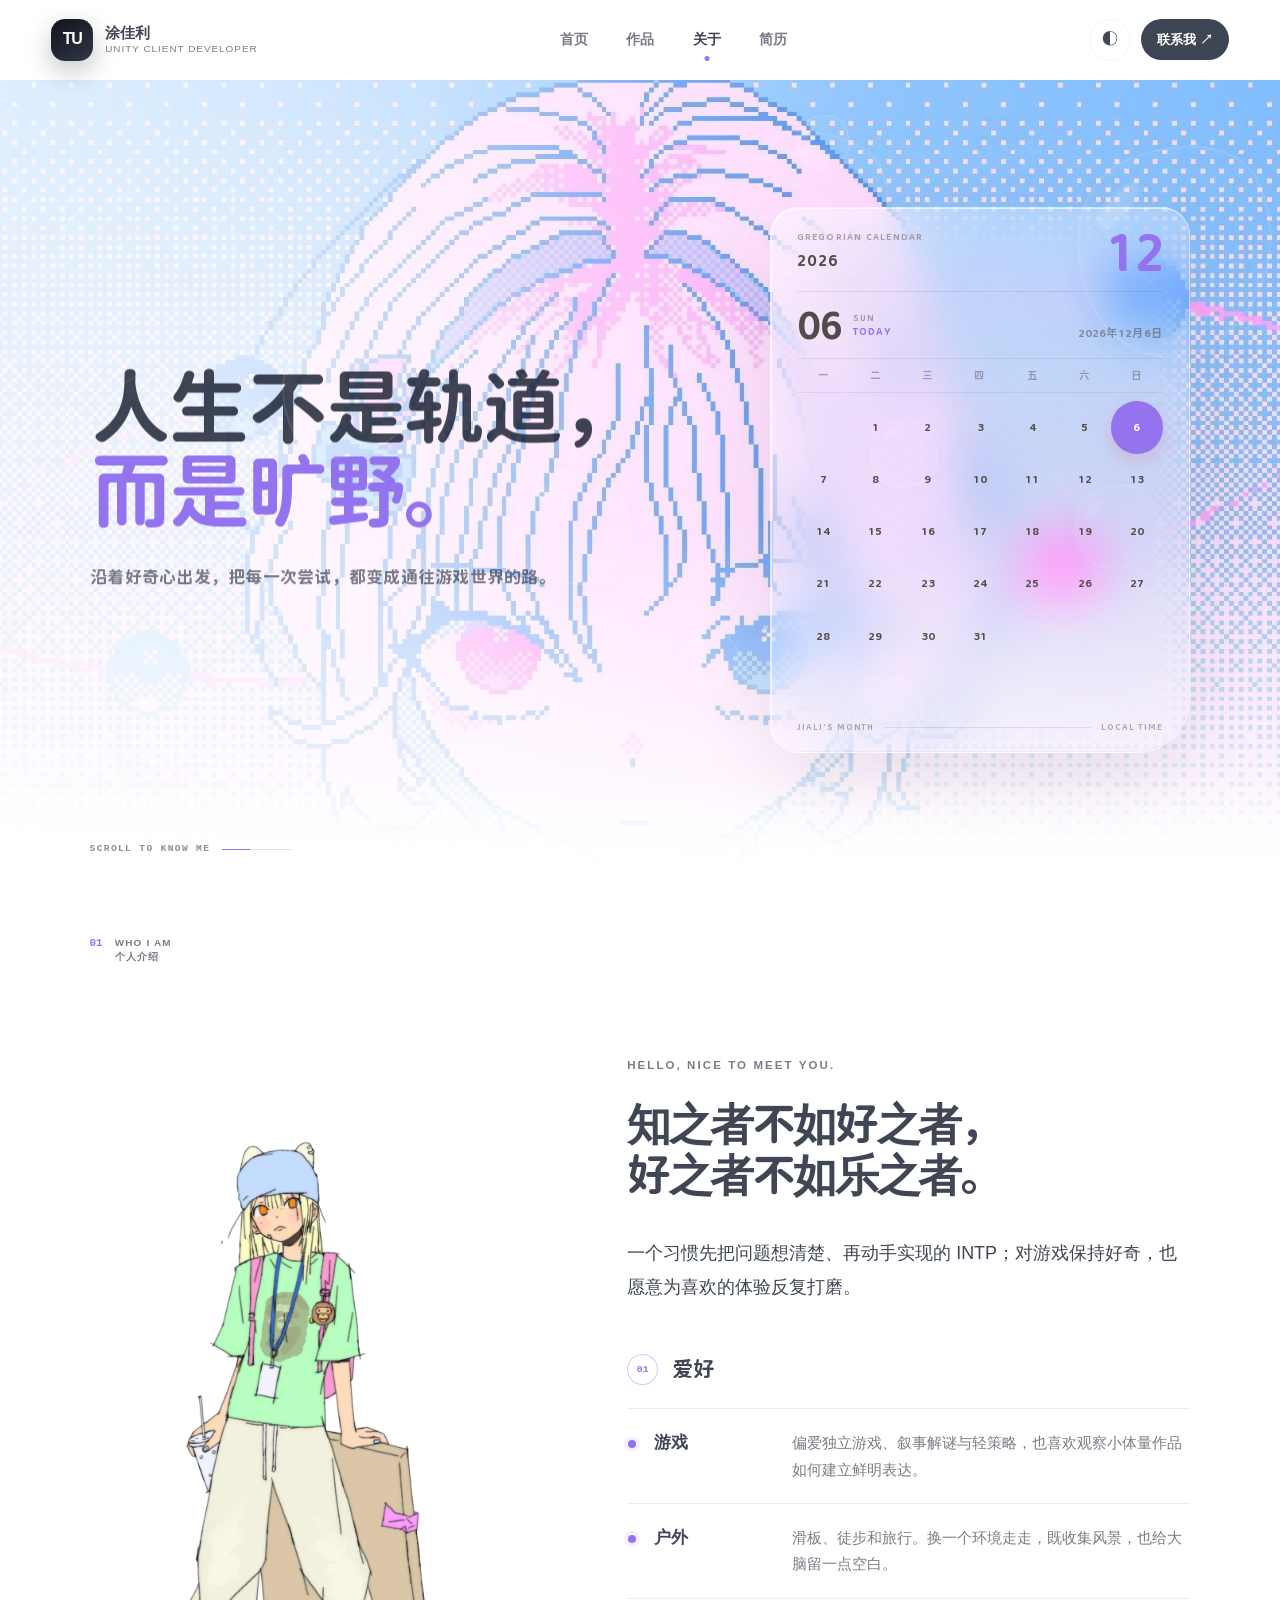
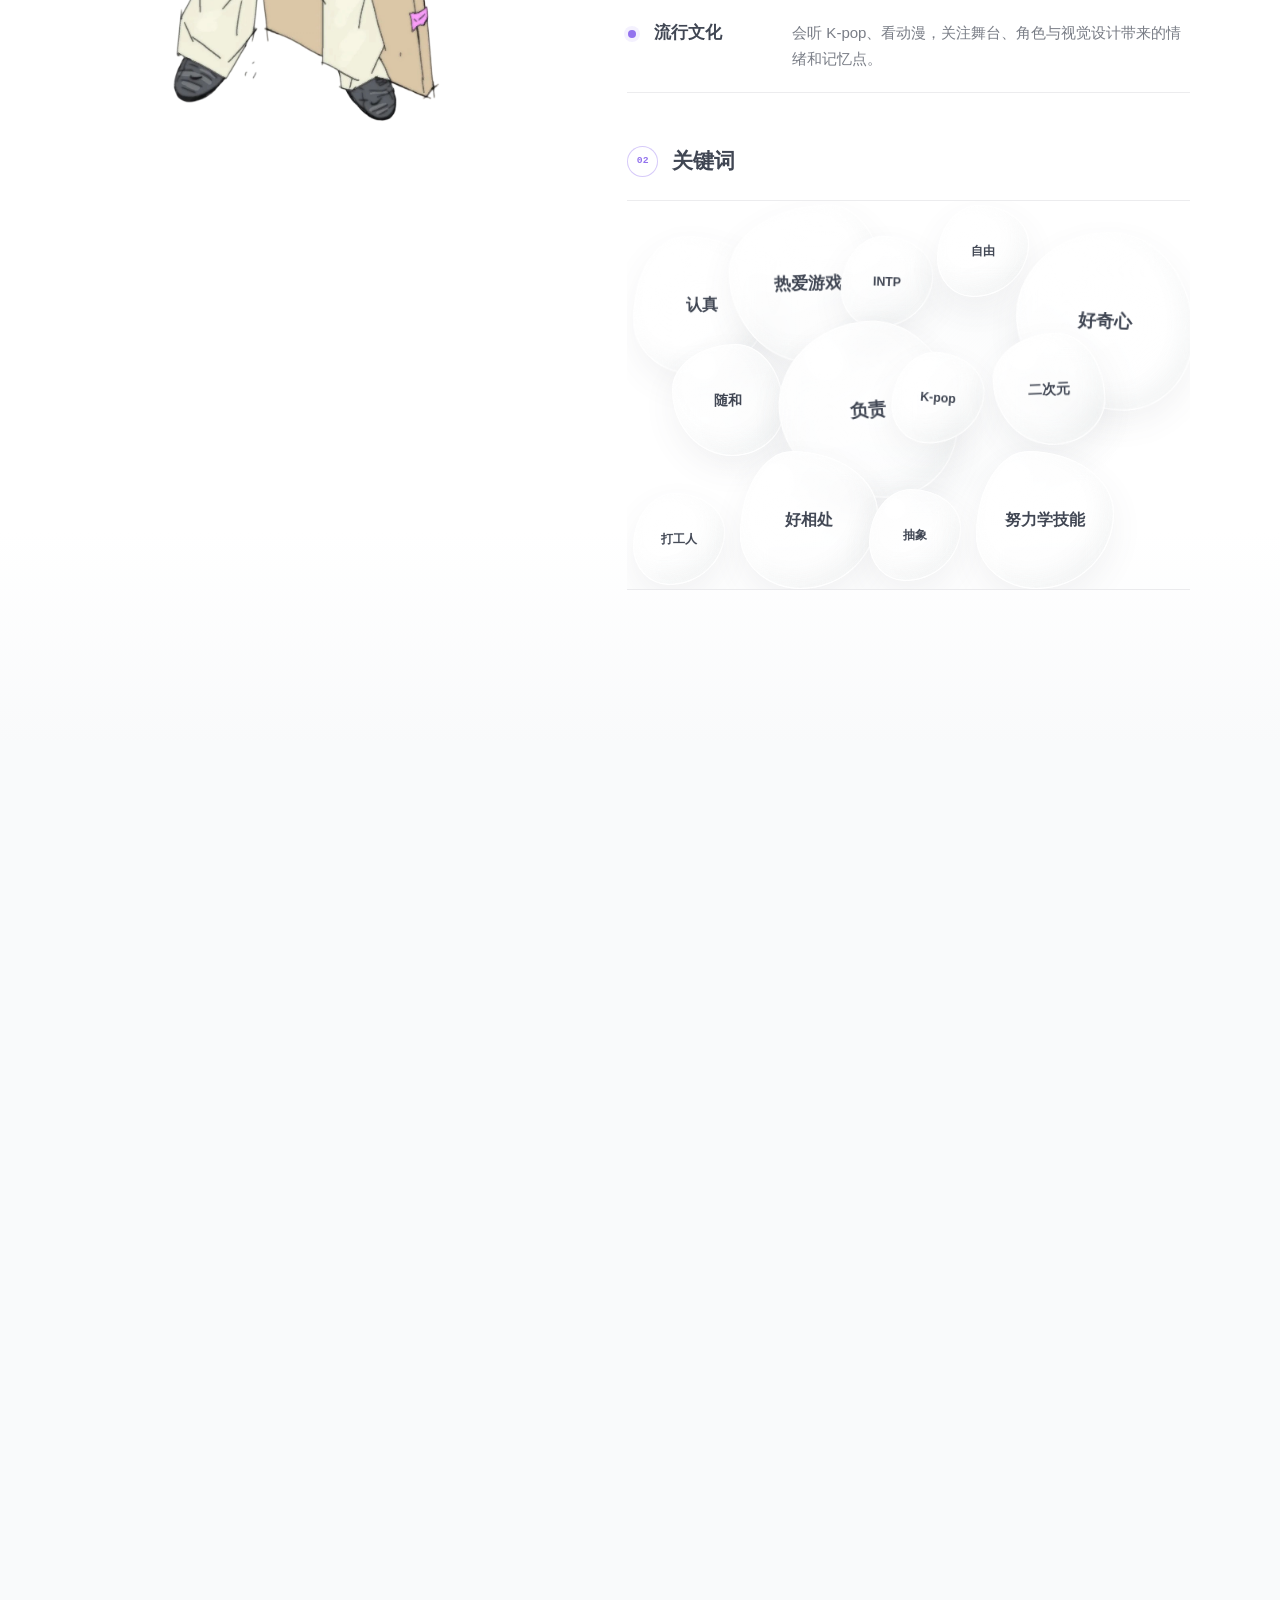
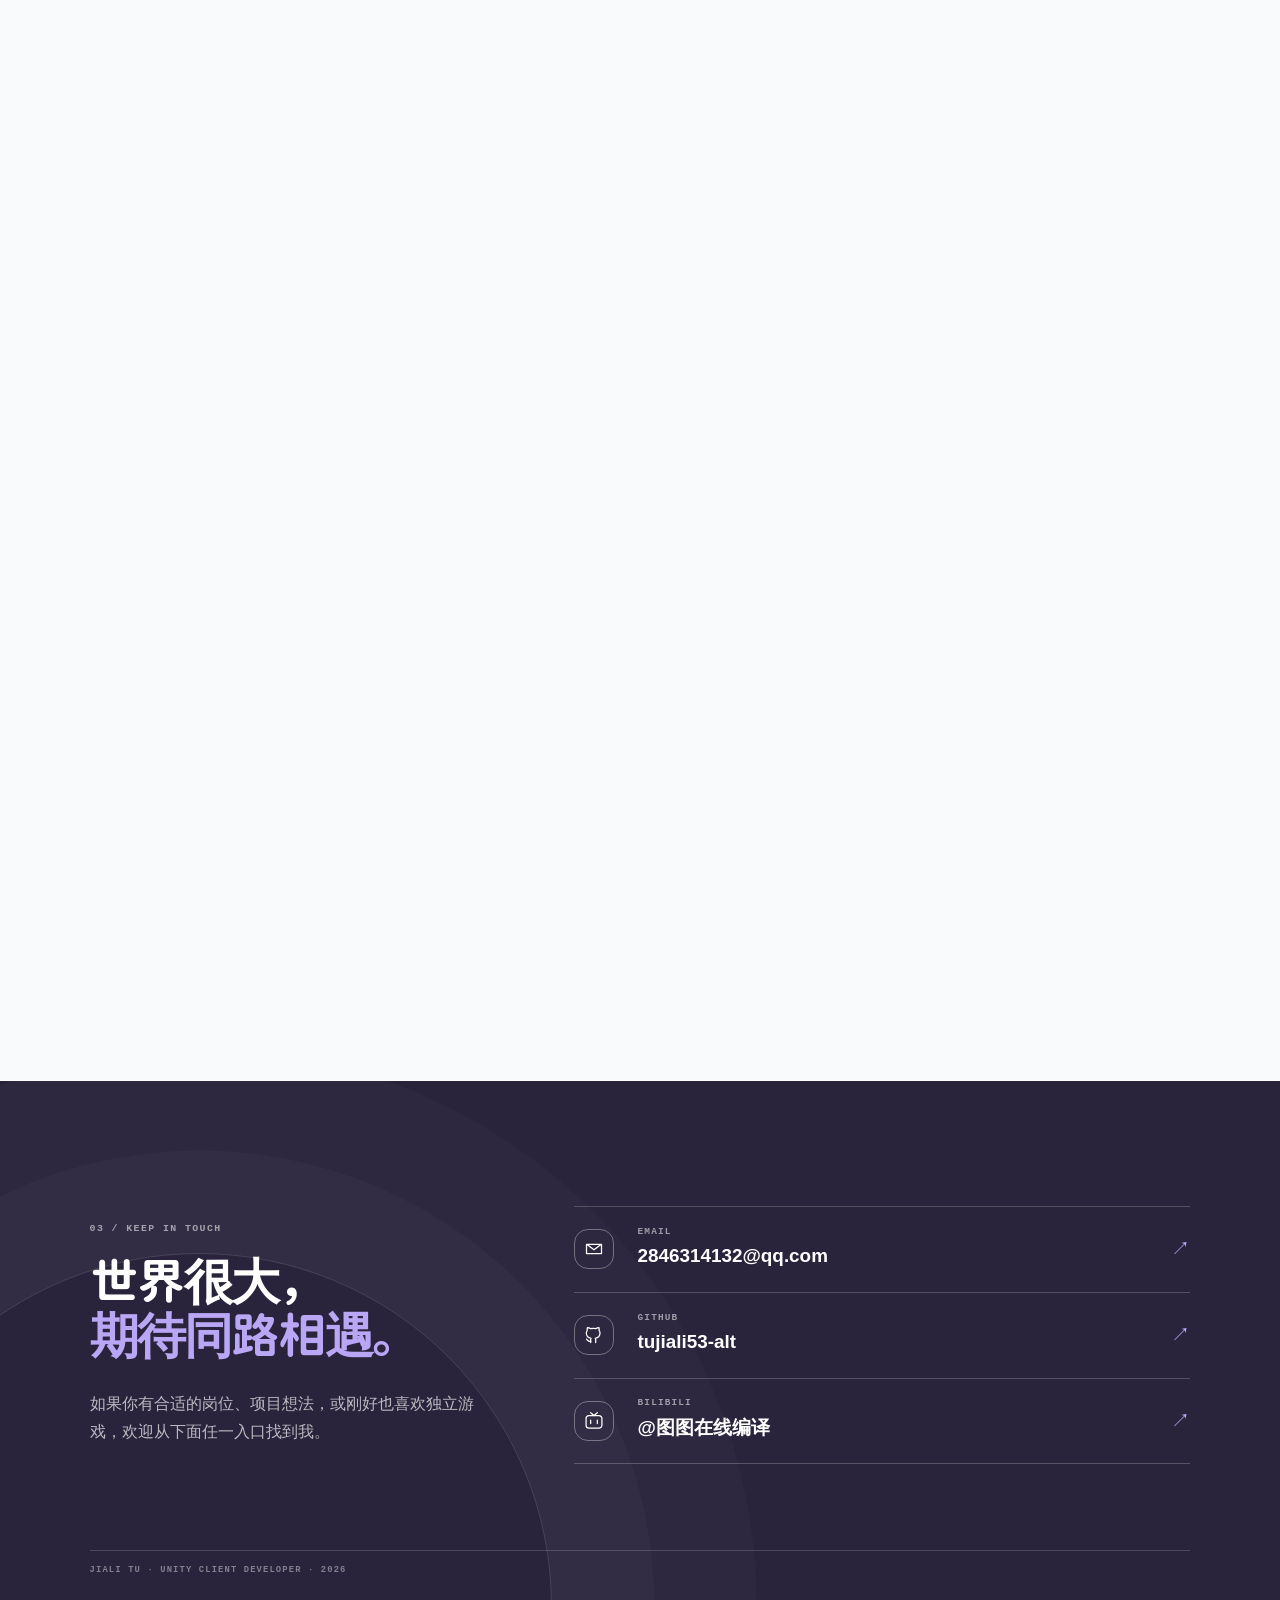
==== commit 12407702: "完善框架搭建" ====
--- a/about.html
+++ b/about.html
@@ -5,14 +5,21 @@
   <meta name="viewport" content="width=device-width, initial-scale=1.0">
   <meta name="description" content="认识 Unity 客户端开发者涂佳利：性格、兴趣、跨专业学习经历与联系方式。">
   <title>关于我｜涂佳利</title>
-  <link rel="stylesheet" href="styles.css">
-  <script src="script.js" defer></script>
+  <link rel="stylesheet" href="styles.css?v=20260820-9">
+  <script src="assets/vendor/gsap/gsap.min.js" defer></script>
+  <script src="assets/vendor/gsap/CustomEase.min.js" defer></script>
+  <script src="script.js?v=20260820-8" defer></script>
 </head>
 <body data-page="about">
   <a class="skip-link" href="#about-content">跳到主要内容</a>
-  <div class="page-loader" aria-hidden="true">
-    <div class="loader-mark">ABOUT<span>.</span></div>
-    <div class="loader-line"><i></i></div>
+  <div class="page-loader" role="status" aria-live="polite">
+    <div class="pixel-pet" aria-hidden="true">
+      <i class="pixel-pet-ear pixel-pet-ear-left"></i><i class="pixel-pet-ear pixel-pet-ear-right"></i>
+      <i class="pixel-pet-tail"></i><i class="pixel-pet-body"></i><i class="pixel-pet-paw"></i>
+      <i class="pixel-pet-head"><b class="pixel-pet-eye"></b><b class="pixel-pet-cheek"></b><b class="pixel-pet-nose"></b></i>
+    </div>
+    <div class="loader-copy"><strong>正在加载中，即将完成...</strong><span data-loader-percent>0%</span></div>
+    <div class="loader-line" role="progressbar" aria-label="页面加载进度" aria-valuemin="0" aria-valuemax="100" aria-valuenow="0"><i></i></div>
   </div>
 
   <header class="topbar">
@@ -32,61 +39,75 @@
     </div>
   </header>
 
-  <aside class="side-rail" aria-hidden="true"><span>04</span><i></i><span>ABOUT</span></aside>
-
   <main class="inner-main about-main" id="about-content">
     <section class="about-hero" aria-labelledby="about-title">
-      <div class="about-hero-orbit about-hero-orbit-a" aria-hidden="true"></div>
-      <div class="about-hero-orbit about-hero-orbit-b" aria-hidden="true"></div>
-      <div class="about-hero-copy">
-        <span class="page-index">04 / ABOUT ME</span>
-        <h1 id="about-title">从测绘出发，<br><em>向游戏走去。</em></h1>
-        <p>跨专业不是一次突然的转向，而是一连串好奇、实践与选择的结果。这里记录我如何认识 Unity，也介绍屏幕之外的我。</p>
-      </div>
-      <nav class="about-anchor-nav" aria-label="关于页面目录">
-        <a href="#intro"><span>01</span>个人介绍</a>
-        <a href="#journey"><span>02</span>个人经历</a>
-        <a href="#contact"><span>03</span>联系方式</a>
-      </nav>
+      <div class="about-hero-bg" aria-hidden="true"></div>
+      <div class="about-hero-inner">
+        <div class="about-hero-copy">
+          <h1 id="about-title" data-about-focus>人生不是轨道，<br><em>而是旷野。</em></h1>
+          <p data-about-focus>沿着好奇心出发，把每一次尝试，都变成通往游戏世界的路。</p>
+        </div>
+
+        <aside class="about-calendar" data-about-calendar data-about-focus aria-label="本月公历日历">
+          <header class="about-calendar-head">
+            <p><small>GREGORIAN CALENDAR</small><span data-calendar-year>----</span></p>
+            <strong data-calendar-month>--</strong>
+          </header>
+          <div class="about-calendar-today">
+            <time data-calendar-date datetime=""><b data-calendar-day>--</b><span><small data-calendar-weekday>---</small>TODAY</span></time>
+            <p data-calendar-full-date>正在读取现实时间</p>
+          </div>
+          <div class="about-calendar-week" aria-hidden="true"><span>一</span><span>二</span><span>三</span><span>四</span><span>五</span><span>六</span><span>日</span></div>
+          <div class="about-calendar-grid" data-calendar-grid aria-label="当月日期"></div>
+          <footer><span>JIALI'S MONTH</span><i aria-hidden="true"></i><span>LOCAL TIME</span></footer>
+        </aside>
+      </div>
+      <div class="about-water-bubbles" aria-hidden="true">
+        <i></i><i></i><i></i><i></i><i></i><i></i><i></i><i></i>
+        <i></i><i></i><i></i><i></i><i></i><i></i><i></i><i></i>
+      </div>
       <span class="about-scroll-note" aria-hidden="true">SCROLL TO KNOW ME <i></i></span>
+      <div class="about-color-bridge" aria-hidden="true"></div>
     </section>
 
     <section class="about-section about-intro" id="intro" aria-labelledby="intro-title">
       <div class="about-section-label"><span>01</span><p>WHO I AM<br>个人介绍</p></div>
       <div class="about-intro-grid">
-        <figure class="about-portrait">
-          <div class="about-portrait-art">
-            <img src="assets/images/肖像图.png" alt="花朵、女孩与小狗组成的个人肖像插画">
-          </div>
-          <figcaption>
-            <span>PERSONALITY TYPE</span>
-            <strong>INTP</strong>
-            <small>安静思考，持续探索</small>
-          </figcaption>
-          <span class="about-sticker about-sticker-focus">FOCUS MODE · ON</span>
-          <span class="about-sticker about-sticker-hello">你好 :）</span>
+        <figure class="about-character-stage">
+          <img src="assets/images/profile/人设图.png" width="1080" height="1921" loading="lazy" decoding="async" alt="戴蓝色针织帽、身穿绿色上衣和浅色长裤的个人角色立绘">
         </figure>
 
         <div class="about-intro-copy">
-          <p class="kicker">HELLO, I AM JIALI.</p>
-          <h2 id="intro-title">我享受把复杂问题<br>一点点弄明白的过程。</h2>
-          <p class="about-lead">我是涂佳利，一名从测绘工程走向 Unity 客户端开发的本科生。作为 INTP，我习惯先理解问题的结构，再专注地把它做完整。</p>
-          <p>生活里的我随和、亲切，喜欢听不同的想法；进入工作状态后，我会认真对待每个承诺，主动跟进细节，也愿意为最终结果负责。</p>
-
-          <div class="about-traits" aria-label="性格特点">
-            <div><span>01</span><b>专注</b><p>愿意沉下心钻研，也能长时间保持投入。</p></div>
-            <div><span>02</span><b>随和</b><p>尊重不同观点，重视清晰、舒服的协作。</p></div>
-            <div><span>03</span><b>负责</b><p>把事情收好尾，比只完成“差不多”更重要。</p></div>
-          </div>
-
-          <div class="about-hobbies">
-            <div class="about-hobbies-title"><span>OFF THE CLOCK</span><b>离开电脑以后</b></div>
+          <p class="kicker">HELLO, NICE TO MEET YOU.</p>
+          <h2 id="intro-title">知之者不如好之者，<br>好之者不如乐之者。</h2>
+          <p class="about-one-liner">一个习惯先把问题想清楚、再动手实现的 INTP；对游戏保持好奇，也愿意为喜欢的体验反复打磨。</p>
+
+          <div class="about-hobbies" aria-labelledby="hobbies-title">
+            <div class="about-intro-module-title"><span>01</span><h3 id="hobbies-title">爱好</h3></div>
             <ul>
-              <li><span>独立游戏</span><small>体验不循常规的表达</small></li>
-              <li><span>滑板</span><small>在一次次练习里找到平衡</small></li>
-              <li><span>徒步</span><small>用脚步重新感受空间</small></li>
-              <li><span>旅行</span><small>去陌生地方收集新视角</small></li>
+              <li><div><b>游戏</b><p>偏爱独立游戏、叙事解谜与轻策略，也喜欢观察小体量作品如何建立鲜明表达。</p></div></li>
+              <li><div><b>户外</b><p>滑板、徒步和旅行。换一个环境走走，既收集风景，也给大脑留一点空白。</p></div></li>
+              <li><div><b>流行文化</b><p>会听 K-pop、看动漫，关注舞台、角色与视觉设计带来的情绪和记忆点。</p></div></li>
             </ul>
+          </div>
+
+          <div class="about-keywords" aria-labelledby="keywords-title">
+            <div class="about-intro-module-title"><span>02</span><h3 id="keywords-title">关键词</h3></div>
+            <div class="about-keyword-cloud" aria-label="个人关键词动态气泡">
+              <button type="button" class="keyword-bubble keyword-bubble-lg" aria-label="关键词：认真，点击使气泡上浮">认真</button>
+              <button type="button" class="keyword-bubble keyword-bubble-xl" aria-label="关键词：热爱游戏，点击使气泡上浮">热爱游戏</button>
+              <button type="button" class="keyword-bubble keyword-bubble-sm" aria-label="关键词：INTP，点击使气泡上浮">INTP</button>
+              <button type="button" class="keyword-bubble keyword-bubble-sm" aria-label="关键词：自由，点击使气泡上浮">自由</button>
+              <button type="button" class="keyword-bubble keyword-bubble-xxl" aria-label="关键词：好奇心，点击使气泡上浮">好奇心</button>
+              <button type="button" class="keyword-bubble keyword-bubble-md" aria-label="关键词：随和，点击使气泡上浮">随和</button>
+              <button type="button" class="keyword-bubble keyword-bubble-xxl" aria-label="关键词：负责，点击使气泡上浮">负责</button>
+              <button type="button" class="keyword-bubble keyword-bubble-sm" aria-label="关键词：K-pop，点击使气泡上浮">K-pop</button>
+              <button type="button" class="keyword-bubble keyword-bubble-md" aria-label="关键词：二次元，点击使气泡上浮">二次元</button>
+              <button type="button" class="keyword-bubble keyword-bubble-sm" aria-label="关键词：打工人，点击使气泡上浮">打工人</button>
+              <button type="button" class="keyword-bubble keyword-bubble-lg" aria-label="关键词：好相处，点击使气泡上浮">好相处</button>
+              <button type="button" class="keyword-bubble keyword-bubble-sm" aria-label="关键词：抽象，点击使气泡上浮">抽象</button>
+              <button type="button" class="keyword-bubble keyword-bubble-lg" aria-label="关键词：努力学技能，点击使气泡上浮">努力学技能</button>
+            </div>
           </div>
         </div>
       </div>
@@ -95,64 +116,85 @@
     <section class="about-section about-journey" id="journey" aria-labelledby="journey-title">
       <div class="about-section-label about-section-label-light"><span>02</span><p>MY JOURNEY<br>个人经历</p></div>
       <div class="about-journey-grid">
-        <div class="about-journey-heading">
-          <p class="kicker">NOT A STRAIGHT LINE.</p>
-          <h2 id="journey-title">一条并不笔直，<br>却越来越确定的路。</h2>
-          <p>从测绘工程、AI 手语、虚拟仿真，到 VR、Game Jam 与游戏开发实习，每一步都让我更确定自己想把 Unity 作为长期方向。</p>
-          <a href="resume.html" class="about-text-link">查看完整简历 <span>↗</span></a>
+        <div class="about-journey-story">
+          <div class="about-journey-heading">
+            <p class="kicker">KEEP GOING, KEEP BECOMING.</p>
+            <h2 id="journey-title">道阻且长，<br>行则将至。</h2>
+            <p>每一次项目、比赛与合作，都把兴趣变成更清晰的方向，也让我一步步靠近真正想做的游戏。</p>
+            <a href="resume.html" class="about-text-link">查看完整简历 <span>↗</span></a>
+          </div>
+
+          <ol class="about-storyline">
+          <li>
+            <span class="about-story-index" aria-hidden="true">01</span>
+            <div>
+              <time class="about-story-time">大一 · 起点</time>
+              <p class="about-story-meta">THE BEGINNING · 编程与三维基础</p>
+              <p>本科课程让我接触计算机图形学、数据结构与算法、C# 面向对象程序设计，以及三维建模与可视化，为实时交互开发打下了第一层基础。</p>
+            </div>
+          </li>
+          <li>
+            <span class="about-story-index">02</span>
+            <div>
+              <time class="about-story-time">大一下 · 初识 Unity</time>
+              <p class="about-story-meta">THE SPARK · AI 手语项目</p>
+              <p>跟随导师参与 AI 手语项目后，我第一次把机器学习、穿戴设备采集的数据与 Unity 数字人连接起来：数据经过骨骼绑定，最终由数字人完成手语表达。项目获得国家三等奖，并形成软件著作权成果。</p>
+              <ul class="about-story-tags" aria-label="项目关键词"><li>机器学习</li><li>穿戴设备</li><li>骨骼绑定</li><li>数字人</li></ul>
+            </div>
+          </li>
+          <li>
+            <span class="about-story-index">03</span>
+            <div>
+              <time class="about-story-time">之后 · 持续精进</time>
+              <p class="about-story-meta">GOING DEEPER · 系统学习</p>
+              <p>兴趣开始有了清晰方向。我从引擎基础、交互逻辑一路学到项目工程化，也持续关注数字孪生与虚拟仿真，让零散知识逐渐成为能够落地的能力体系。</p>
+            </div>
+          </li>
+          <li>
+            <span class="about-story-index">04</span>
+            <div>
+              <time class="about-story-time">实践期 · VR 与比赛</time>
+              <p class="about-story-meta">MORE DIMENSIONS · 沉浸式交互</p>
+              <p>接触 VR 设备后，我开始制作沉浸式交互项目，并在多项数字化与创新设计比赛中获得奖项。比赛训练了我在有限时间内定义问题、组织协作并交付可体验成果的能力。</p>
+            </div>
+          </li>
+          <li>
+            <span class="about-story-index">05</span>
+            <div>
+              <time class="about-story-time">2026 夏 · 走进团队</time>
+              <p class="about-story-meta">THE DECISION · 游戏开发实践</p>
+              <p>系统学习 Unity 游戏开发、参加多次 21 天 Game Jam，并在暑期进入游戏公司实习后，我经历了从快速原型到真实团队协作的完整过程，也由此确定游戏客户端开发是想长期投入的方向。</p>
+            </div>
+          </li>
+          </ol>
         </div>
 
-        <ol class="about-storyline">
-          <li>
-            <span class="about-story-index">01</span>
-            <div>
-              <p class="about-story-meta">THE BEGINNING · 测绘工程</p>
-              <h3>非计算机专业，也有扎实的编程入口。</h3>
-              <p>我的本科专业是测绘工程。课程中的计算机图形学、数据结构与算法、C# 面向对象程序设计，以及三维建模与可视化，为后来学习实时交互开发打下了基础。</p>
-            </div>
-          </li>
-          <li>
-            <span class="about-story-index">02</span>
-            <div>
-              <p class="about-story-meta">THE SPARK · AI 手语项目</p>
-              <h3>第一次接触 Unity，来自一个真实问题。</h3>
-              <p>大一下学期，我跟随导师参与 AI 手语项目：将机器学习与穿戴设备采集的手语数据，通过骨骼绑定驱动 Unity 数字人，再由数字人完成手语表达。这段经历让我系统接触 Unity，也带来了国家三等奖与软件著作权成果。</p>
-              <ul class="about-story-tags" aria-label="项目关键词"><li>机器学习</li><li>穿戴设备</li><li>骨骼绑定</li><li>数字人</li></ul>
-            </div>
-          </li>
-          <li>
-            <span class="about-story-index">03</span>
-            <div>
-              <p class="about-story-meta">GOING DEEPER · 持续学习</p>
-              <h3>兴趣与专业方向，在 Unity 这里交汇。</h3>
-              <p>游戏行业本身吸引我，而测绘专业也延伸到数字孪生、虚拟仿真等方向。两条线索在 Unity 上相遇，让我决定继续精进：从引擎基础、交互逻辑到项目工程化，逐步建立自己的能力体系。</p>
-            </div>
-          </li>
-          <li>
-            <span class="about-story-index">04</span>
-            <div>
-              <p class="about-story-meta">MORE DIMENSIONS · VR 与比赛</p>
-              <h3>当虚拟世界变得可进入，我看见了更多可能。</h3>
-              <p>一次偶然接触 VR 设备后，我开始尝试相关项目，并在多项数字化与创新设计比赛中获得奖项。比赛让我学会在有限时间里定义问题、组织协作，也把想法真正落成可体验的作品。</p>
-            </div>
-          </li>
-          <li>
-            <span class="about-story-index">05</span>
-            <div>
-              <p class="about-story-meta">THE DECISION · 游戏开发</p>
-              <h3>从“感兴趣”，走到认真选择这条路。</h3>
-              <p>后来，我报名系统性的 Unity 游戏开发课程，参加多次 21 天 Game Jam，并利用暑假进入游戏公司实习。项目、比赛与真实团队协作让我最终下定决心：把游戏客户端开发作为长期职业方向。</p>
-            </div>
-          </li>
-        </ol>
+        <section class="journey-gallery" aria-labelledby="journey-gallery-title">
+          <header>
+            <div><span>PHOTO NOTES</span><h3 id="journey-gallery-title">沿途影像</h3></div>
+            <div class="journey-gallery-controls">
+              <button type="button" data-gallery-prev aria-label="上一张照片">←</button>
+              <span><b data-gallery-current>01</b> / 04</span>
+              <button type="button" data-gallery-next aria-label="下一张照片">→</button>
+            </div>
+          </header>
+          <div class="journey-gallery-viewport">
+            <div class="journey-gallery-track" data-journey-gallery-track>
+              <figure class="journey-gallery-slide is-active"><div class="journey-gallery-placeholder"><span>01</span><b>AI 手语项目</b><small>PHOTO PLACEHOLDER</small></div></figure>
+              <figure class="journey-gallery-slide"><div class="journey-gallery-placeholder"><span>02</span><b>VR 与比赛</b><small>PHOTO PLACEHOLDER</small></div></figure>
+              <figure class="journey-gallery-slide"><div class="journey-gallery-placeholder"><span>03</span><b>Game Jam</b><small>PHOTO PLACEHOLDER</small></div></figure>
+              <figure class="journey-gallery-slide"><div class="journey-gallery-placeholder"><span>04</span><b>游戏开发实习</b><small>PHOTO PLACEHOLDER</small></div></figure>
+            </div>
+          </div>
+        </section>
       </div>
     </section>
 
     <section class="about-contact" id="contact" aria-labelledby="contact-title">
       <div class="about-contact-copy">
         <span class="about-contact-index">03 / KEEP IN TOUCH</span>
-        <h2 id="contact-title">如果你也在做<br>有意思的游戏，<br><em>欢迎来聊聊。</em></h2>
-        <p>校招机会、项目交流，或只是分享一款最近喜欢的独立游戏，都可以找到我。</p>
+        <h2 id="contact-title">世界很大，<br><em>期待同路相遇。</em></h2>
+        <p>如果你有合适的岗位、项目想法，或刚好也喜欢独立游戏，欢迎从下面任一入口找到我。</p>
       </div>
       <address class="about-contact-list">
         <a href="mailto:2846314132@qq.com">
--- a/styles.css
+++ b/styles.css
@@ -4,7 +4,7 @@
   font-style: normal;
   font-weight: 400;
   font-display: swap;
-  unicode-range: U+4E86, U+4F5C;
+  unicode-range: U+4E86, U+4F5C, U+4F73;
 }
 @font-face {
   font-family: "MaokenZhuyuanTiWeb";
@@ -12,7 +12,7 @@
   font-style: normal;
   font-weight: 400;
   font-display: swap;
-  unicode-range: U+505A, U+5168;
+  unicode-range: U+505A, U+5168, U+5229;
 }
 @font-face {
   font-family: "MaokenZhuyuanTiWeb";
@@ -85,6 +85,14 @@
   font-weight: 400;
   font-display: swap;
   unicode-range: U+FF0C;
+}
+
+@font-face {
+  font-family: "LXGW975YuanAbout";
+  src: url("assets/fonts/lxgw-975-yuan/LXGW975YuanSC-700W-subset.woff2") format("woff2");
+  font-style: normal;
+  font-weight: 700;
+  font-display: swap;
 }
 
 :root {
@@ -151,21 +159,58 @@
 ::selection { background: rgba(147, 115, 238, .2); }
 
 .page-loader {
+  --pixel-ink: #3f4350;
+  --pixel-paper: #f7f3ec;
+  --pixel-pink: #ef9fac;
+  --pixel-track: #d3d5da;
+  --pixel-fill: #5a5867;
+  --loader-progress: .08;
   position: fixed;
   inset: 0;
   z-index: 1000;
   display: grid;
+  grid-template-columns: minmax(0, 360px);
   place-content: center;
-  gap: 22px;
-  background: var(--bg);
-  transition: opacity .5s ease, visibility .5s ease;
-}
-.page-loader.is-done { opacity: 0; visibility: hidden; }
-.loader-mark { font-size: 2rem; font-weight: 900; letter-spacing: -.08em; }
-.loader-mark span { color: var(--violet); }
-.loader-line { width: 150px; height: 2px; overflow: hidden; background: var(--line); }
-.loader-line i { display: block; width: 45%; height: 100%; background: linear-gradient(90deg, var(--violet), var(--cyan)); animation: loading 1s ease-in-out infinite; }
-@keyframes loading { from { transform: translateX(-110%); } to { transform: translateX(330%); } }
+  justify-items: center;
+  gap: 18px;
+  padding: 28px;
+  color: var(--pixel-ink);
+  background-color: #b9ddea;
+  background-image:
+    linear-gradient(rgba(255,255,255,.12) 1px, transparent 1px),
+    linear-gradient(90deg, rgba(255,255,255,.12) 1px, transparent 1px);
+  background-size: 8px 8px;
+  transition: opacity .16s steps(4, end), visibility 0s linear .16s;
+}
+.page-loader.is-done { opacity: 0; visibility: hidden; pointer-events: none; }
+.page-loader.is-done .pixel-pet { transform: translate3d(8px, -5px, 0); }
+.loader-copy { display: flex; align-items: baseline; justify-content: space-between; gap: 22px; width: 100%; font-family: ui-monospace, "SFMono-Regular", Consolas, "Microsoft YaHei", monospace; }
+.loader-copy strong { font-size: clamp(.82rem, 2.7vw, 1rem); letter-spacing: .035em; }
+.loader-copy span { min-width: 4ch; font-size: .78rem; font-weight: 800; text-align: right; font-variant-numeric: tabular-nums; }
+.loader-line { position: relative; width: 100%; height: 28px; border: 4px solid var(--pixel-ink); background: var(--pixel-track); box-shadow: 5px 5px 0 rgba(63,67,80,.28); }
+.loader-line i { position: absolute; inset: 4px; display: block; background: var(--pixel-fill); transform: scaleX(var(--loader-progress)); transform-origin: 0 50%; will-change: transform; }
+.loader-line::after { content: ""; position: absolute; inset: 4px; z-index: 1; background: repeating-linear-gradient(90deg, transparent 0 14px, #b9ddea 14px 18px); pointer-events: none; }
+
+.pixel-pet { position: relative; width: 104px; height: 90px; margin-bottom: 2px; image-rendering: pixelated; animation: pixel-pet-wait .86s steps(2, end) infinite; transition: transform .2s steps(2, end); will-change: transform; }
+.pixel-pet i, .pixel-pet b { position: absolute; display: block; box-sizing: border-box; }
+.pixel-pet-ear { top: 7px; width: 14px; height: 31px; border: 4px solid var(--pixel-ink); background: var(--pixel-paper); transform-origin: 50% 100%; }
+.pixel-pet-ear::after { content: ""; position: absolute; left: 3px; top: 5px; width: 4px; height: 14px; background: var(--pixel-pink); }
+.pixel-pet-ear-left { left: 24px; animation: pixel-ear-listen 2.2s steps(2, end) infinite; }
+.pixel-pet-ear-right { left: 49px; top: 5px; height: 33px; animation: pixel-ear-listen 2.2s .2s steps(2, end) infinite reverse; }
+.pixel-pet-tail { right: 8px; top: 49px; width: 18px; height: 18px; border: 4px solid var(--pixel-ink); background: var(--pixel-paper); animation: pixel-tail-wag .72s steps(2, end) infinite; will-change: transform; }
+.pixel-pet-body { left: 43px; top: 46px; width: 46px; height: 33px; border: 4px solid var(--pixel-ink); background: var(--pixel-paper); box-shadow: inset -7px -6px 0 #e3ded7; }
+.pixel-pet-paw { left: 47px; top: 73px; width: 48px; height: 10px; border: 4px solid var(--pixel-ink); background: var(--pixel-paper); }
+.pixel-pet-head { left: 15px; top: 30px; z-index: 2; width: 51px; height: 45px; border: 4px solid var(--pixel-ink); background: var(--pixel-paper); box-shadow: inset -6px -6px 0 #e3ded7; }
+.pixel-pet-eye { left: 28px; top: 10px; width: 5px; height: 8px; background: var(--pixel-ink); transform-origin: center; animation: pixel-eye-blink 3.2s steps(2, end) infinite; }
+.pixel-pet-cheek { left: 23px; top: 23px; width: 9px; height: 5px; background: var(--pixel-pink); }
+.pixel-pet-nose { right: -8px; top: 20px; width: 8px; height: 7px; background: var(--pixel-ink); }
+@keyframes pixel-pet-wait { 50% { transform: translate3d(0, -3px, 0); } }
+@keyframes pixel-ear-listen { 50% { transform: rotate(-5deg) translate3d(0, 2px, 0); } }
+@keyframes pixel-tail-wag { 50% { transform: translate3d(4px, -3px, 0); } }
+@keyframes pixel-eye-blink { 0%, 44%, 50%, 100% { transform: scaleY(1); } 46%, 48% { transform: scaleY(.2); } }
+
+html[data-theme="dark"] .page-loader { --pixel-ink: #d9dce7; --pixel-paper: #313746; --pixel-track: #42495a; --pixel-fill: #f2b8c3; color: var(--pixel-ink); background-color: #202837; }
+html[data-theme="dark"] .loader-line::after { background-image: repeating-linear-gradient(90deg, transparent 0 14px, #202837 14px 18px); }
 
 .topbar {
   position: fixed;
@@ -239,7 +284,7 @@
 .hero-video::after { content: ""; position: absolute; inset: 0; background: linear-gradient(180deg, rgba(255,255,255,.08), rgba(20,27,42,.08)); }
 .video-scan { width: 60vw; height: 60vw; border-radius: 50%; filter: blur(15px); background: conic-gradient(from 90deg, transparent, rgba(101,71,255,.14), transparent 32%, rgba(36,200,216,.15), transparent 66%, rgba(255,104,124,.12), transparent); animation: drift 18s linear infinite; }
 @keyframes drift { to { transform: translate(30vw, -10vw) rotate(360deg); } }
-.hero-glow { z-index: 1; width: 118px; height: 118px; border-radius: 50%; opacity: 0; background: radial-gradient(circle, rgba(255,255,255,.8), rgba(255,255,255,.18) 28%, transparent 68%); filter: blur(2px); transform: translate(-50%, -50%); transition: opacity .2s; }
+.hero-glow { left: 0; top: 0; right: auto; bottom: auto; z-index: 1; width: 118px; height: 118px; border-radius: 50%; opacity: 0; background: radial-gradient(circle, rgba(255,255,255,.8), rgba(255,255,255,.18) 28%, transparent 68%); filter: blur(2px); transform: translate3d(calc(var(--glow-x, -200px) - 50%), calc(var(--glow-y, -200px) - 50%), 0); transition: opacity .2s; will-change: transform, opacity; }
 .hero:hover .hero-glow { opacity: 1; }
 .hero-center { position: relative; z-index: 2; display: flex; flex-direction: column; align-items: center; justify-content: flex-start; width: min(70vw, 1380px); min-height: min(70vh, 760px); margin-top: 82px; padding: clamp(230px, 20vw, 420px) clamp(32px, 7vw, 120px) 48px; overflow: visible; border: 1px solid rgba(255,255,255,.7); border-radius: 34px; color: #fff; background: rgba(55,63,78,.18); box-shadow: 0 34px 100px rgba(21,29,48,.2), inset 0 1px 0 rgba(255,255,255,.72), inset 0 -1px 0 rgba(255,255,255,.18); backdrop-filter: none; -webkit-backdrop-filter: none; }
 .hero-center::before { content: ""; position: absolute; inset: 0; z-index: 0; pointer-events: none; border-radius: inherit; background: linear-gradient(145deg, rgba(255,255,255,.24) 0%, rgba(255,255,255,.06) 30%, transparent 58%), linear-gradient(180deg, rgba(255,255,255,.08), transparent 35%); }
@@ -635,7 +680,7 @@
   padding: calc(var(--topbar) + 56px) clamp(24px, 7vw, 112px) 110px;
   overflow: hidden;
   isolation: isolate;
-  background: #f8fbff url("assets/images/Homepage/作品封面背景图.jpg") center / cover no-repeat;
+  background: #f8fbff url("assets/images/Homepage/作品封面背景图.webp") center / cover no-repeat;
 }
 .works-hero::before {
   content: "";
@@ -824,7 +869,7 @@
   box-shadow: inset 10px 12px 24px rgba(255,255,255,.34), inset -10px -12px 28px rgba(117,155,204,.14), 0 14px 34px rgba(62,86,122,.12);
   backdrop-filter: blur(2px) saturate(1.18);
   animation: works-water-float var(--bubble-duration, 16s) ease-in-out var(--bubble-delay, 0s) infinite alternate;
-  will-change: transform, border-radius;
+  will-change: transform;
 }
 .works-water-bubbles i:nth-child(1) { left: 3%; top: 18%; width: 128px; --bubble-x: 190px; --bubble-y: 75px; --bubble-x-end: 48px; --bubble-y-end: 210px; --bubble-duration: 18s; --bubble-delay: -4s; }
 .works-water-bubbles i:nth-child(2) { left: 38%; top: 5%; width: 74px; --bubble-x: -95px; --bubble-y: 170px; --bubble-x-end: 105px; --bubble-y-end: 105px; --bubble-duration: 14s; --bubble-delay: -8s; }
@@ -850,11 +895,11 @@
   animation: works-pointer-bubble-rise var(--trail-duration, 1.35s) cubic-bezier(.2,.62,.25,1) forwards;
   will-change: transform, opacity;
 }
-@keyframes works-sticker-float { 50% { margin-top: -9px; } }
+@keyframes works-sticker-float { 50% { translate: 0 -9px; } }
 @keyframes works-water-float {
-  0% { border-radius: 48% 52% 56% 44% / 42% 48% 52% 58%; transform: translate3d(0,0,0) rotate(0) scale(1); }
-  48% { border-radius: 62% 38% 45% 55% / 55% 63% 37% 45%; transform: translate3d(var(--bubble-x), var(--bubble-y), 0) rotate(118deg) scale(.86); }
-  100% { border-radius: 39% 61% 58% 42% / 61% 43% 57% 39%; transform: translate3d(var(--bubble-x-end), var(--bubble-y-end), 0) rotate(248deg) scale(1.08); }
+  0% { transform: translate3d(0,0,0) rotate(0) scale(1); }
+  48% { transform: translate3d(var(--bubble-x), var(--bubble-y), 0) rotate(118deg) scale(.86); }
+  100% { transform: translate3d(var(--bubble-x-end), var(--bubble-y-end), 0) rotate(248deg) scale(1.08); }
 }
 @keyframes works-pointer-bubble-rise {
   0% { opacity: 0; transform: translate3d(0,0,0) scale(.2); }
@@ -894,6 +939,7 @@
   margin-top: 36px;
   border-top: 1px solid var(--line);
 }
+.home-block, .works-category, .about-section { content-visibility: auto; contain-intrinsic-size: auto 780px; }
 .works-category-head { margin-bottom: 38px; }
 .works-category-head p,
 .works-project-head > span,
@@ -1247,104 +1293,218 @@
 /* About page */
 .skip-link { position: fixed; left: 18px; top: -60px; z-index: 1100; padding: 10px 15px; border-radius: 10px; color: #fff; background: var(--blue); transition: top .2s ease; }
 .skip-link:focus { top: 14px; }
-.about-main { --about-yellow: #f4cd42; --about-deep: #171924; }
-.about-hero { position: relative; min-height: min(760px, calc(100svh - var(--topbar))); padding: clamp(90px, 12vw, 150px) max(7vw, 36px) 64px; overflow: hidden; border-bottom: 1px solid var(--line); background: radial-gradient(circle at 78% 24%, rgba(244,205,66,.2), transparent 26%), linear-gradient(145deg, color-mix(in srgb, var(--bg-2) 72%, transparent), var(--bg) 62%); }
-.about-hero::after { content: "ABOUT"; position: absolute; right: -1.5vw; bottom: -7.5vw; color: transparent; -webkit-text-stroke: 1px color-mix(in srgb, var(--ink) 10%, transparent); font-size: clamp(7rem, 20vw, 18rem); font-weight: 800; line-height: .8; letter-spacing: -.08em; pointer-events: none; }
-.about-hero-copy { position: relative; z-index: 2; max-width: 900px; }
-.about-hero h1 { max-width: 880px; margin: 30px 0 28px; font-size: clamp(3.3rem, 8.4vw, 7.7rem); font-weight: 650; line-height: .94; letter-spacing: -.075em; text-wrap: balance; }
-.about-hero h1 em { color: var(--violet); font-style: normal; }
-.about-hero-copy > p { max-width: 610px; margin: 0; color: var(--muted); font-size: clamp(.98rem, 1.35vw, 1.16rem); line-height: 1.85; text-wrap: pretty; }
-.about-hero-orbit { position: absolute; z-index: 1; border: 1px solid color-mix(in srgb, var(--violet) 22%, transparent); border-radius: 50%; pointer-events: none; }
-.about-hero-orbit::after { content: ""; position: absolute; width: 10px; height: 10px; border: 6px solid color-mix(in srgb, var(--bg) 84%, transparent); border-radius: 50%; background: var(--about-yellow); }
-.about-hero-orbit-a { right: 7vw; top: 11%; width: clamp(220px, 30vw, 450px); aspect-ratio: 1; }
-.about-hero-orbit-a::after { right: 15%; top: 4%; }
-.about-hero-orbit-b { right: 20vw; top: 28%; width: clamp(130px, 18vw, 270px); aspect-ratio: 1; }
-.about-hero-orbit-b::after { left: 2%; bottom: 22%; background: var(--violet); }
-.about-anchor-nav { position: absolute; right: max(7vw, 36px); bottom: 74px; z-index: 3; display: grid; width: min(330px, 30vw); }
-.about-anchor-nav a { display: grid; grid-template-columns: 36px 1fr auto; gap: 12px; align-items: center; min-height: 54px; border-top: 1px solid color-mix(in srgb, var(--ink) 14%, transparent); color: var(--muted); font-size: .86rem; transition: color .22s ease, padding .22s ease; }
-.about-anchor-nav a::after { content: "↓"; color: color-mix(in srgb, var(--ink) 30%, transparent); }
-.about-anchor-nav a span { color: var(--violet); font: 700 .68rem/1 ui-monospace, SFMono-Regular, Consolas, monospace; }
-.about-anchor-nav a:hover { padding-left: 8px; color: var(--ink); }
-.about-anchor-nav a:focus-visible, .about-contact-list a:focus-visible, .about-text-link:focus-visible { outline: 2px solid var(--about-yellow); outline-offset: 5px; }
-.about-scroll-note { position: absolute; left: max(7vw, 36px); bottom: 36px; z-index: 2; display: flex; align-items: center; gap: 12px; color: var(--muted); font: 700 .6rem/1 ui-monospace, SFMono-Regular, Consolas, monospace; letter-spacing: .14em; }
-.about-scroll-note i { width: 70px; height: 1px; overflow: hidden; background: var(--line); }
+.about-main {
+  --about-yellow: var(--cyan);
+  --about-deep: #29243b;
+  --about-intro-bg: var(--bg);
+  --about-surface: var(--surface-solid);
+  --about-hero-ink: var(--ink);
+  --about-muted: var(--muted);
+  --about-line: var(--line);
+  --about-rose: var(--violet);
+  --about-aqua: var(--cyan);
+  background: var(--about-intro-bg);
+}
+html[data-theme="dark"] .about-main { --about-deep: #312b49; }
+.about-hero {
+  position: relative;
+  min-height: min(810px, calc(100svh - var(--topbar)));
+  padding: clamp(86px, 9vw, 124px) max(7vw, 36px) 96px;
+  overflow: hidden;
+  color: var(--about-hero-ink);
+  background: var(--about-intro-bg);
+  isolation: isolate;
+}
+.about-hero-bg {
+  background-image: linear-gradient(90deg, color-mix(in srgb, var(--bg) 78%, transparent) 0%, color-mix(in srgb, var(--bg) 60%, transparent) 34%, color-mix(in srgb, var(--bg) 18%, transparent) 68%, color-mix(in srgb, var(--bg) 8%, transparent) 100%), url("assets/images/profile/关于页封面.jpg");
+  background-position: center 48%;
+  background-repeat: no-repeat;
+  background-size: cover;
+}
+.about-hero-bg { position: absolute; inset: -16px; z-index: -2; will-change: transform; }
+.about-hero::before { content: ""; position: absolute; inset: 0; z-index: -1; pointer-events: none; background: radial-gradient(circle at 18% 42%, color-mix(in srgb, var(--bg) 48%, transparent), transparent 34%), linear-gradient(180deg, color-mix(in srgb, var(--bg) 2%, transparent) 55%, var(--about-intro-bg) 100%); }
+.about-hero-inner { position: relative; z-index: 2; display: grid; grid-template-columns: minmax(0, 1.15fr) minmax(340px, .85fr); align-items: center; gap: clamp(56px, 8vw, 120px); width: min(1240px, 100%); min-height: 570px; margin: 0 auto; }
+.about-hero-copy { max-width: 770px; }
+.about-hero h1 { max-width: 820px; margin: 0 0 27px; color: var(--about-hero-ink); font-family: "LXGW975YuanAbout", "YouYuan", sans-serif; font-size: clamp(3.45rem, 6.4vw, 5.95rem); font-weight: 700; line-height: 1.02; letter-spacing: -.045em; text-wrap: balance; transform-origin: 24% 52%; will-change: transform; }
+.about-hero h1 em { color: var(--about-rose); font-style: normal; }
+.about-hero-copy > p { max-width: 610px; margin: 0; color: var(--about-muted); font-family: "LXGW975YuanAbout", "YouYuan", sans-serif; font-size: clamp(1.02rem, 1.34vw, 1.2rem); font-weight: 700; line-height: 1.8; letter-spacing: .015em; text-wrap: pretty; transform-origin: 20% 50%; will-change: transform; }
+.about-calendar {
+  position: relative;
+  align-self: center;
+  width: min(100%, 420px);
+  margin-left: auto;
+  padding: 24px 26px 20px;
+  overflow: hidden;
+  border: 1px solid rgba(255,255,255,.52);
+  border-radius: 28px 28px 54px 28px;
+  color: #534b49;
+  background: linear-gradient(145deg, rgba(255,255,255,.3), rgba(255,255,255,.11));
+  box-shadow: 0 28px 75px rgba(88,91,98,.12), inset 1px 1px 0 rgba(255,255,255,.62), inset -1px -1px 0 rgba(116,135,142,.08);
+  backdrop-filter: blur(24px) saturate(1.08);
+  -webkit-backdrop-filter: blur(24px) saturate(1.08);
+  font-family: "LXGW975YuanAbout", "YouYuan", sans-serif;
+  transform-origin: 66% 56%;
+  will-change: transform;
+}
+.about-calendar::before { content: ""; position: absolute; inset: 0; pointer-events: none; background: linear-gradient(125deg, rgba(255,255,255,.26), transparent 30% 70%, rgba(255,255,255,.12)); }
+.about-calendar > * { position: relative; z-index: 1; }
+.about-calendar-head { display: flex; align-items: flex-end; justify-content: space-between; gap: 18px; padding-bottom: 16px; border-bottom: 1px solid rgba(83,75,73,.13); }
+.about-calendar-head p { margin: 0; }
+.about-calendar-head small { display: block; margin-bottom: 7px; color: rgba(83,75,73,.48); font-size: .58rem; font-weight: 700; line-height: 1; letter-spacing: .12em; }
+.about-calendar-head span { font-size: 1rem; font-weight: 700; line-height: 1; letter-spacing: .08em; }
+.about-calendar-head strong { color: var(--about-rose); font-size: 3.35rem; font-weight: 700; line-height: .8; letter-spacing: -.06em; }
+.about-calendar-today { display: flex; align-items: flex-end; justify-content: space-between; gap: 14px; padding: 17px 0 15px; }
+.about-calendar-today time { display: flex; align-items: center; gap: 12px; }
+.about-calendar-today time b { font-size: 2.5rem; font-weight: 700; line-height: .85; letter-spacing: -.05em; }
+.about-calendar-today time span { display: grid; gap: 4px; color: var(--about-rose); font-size: .64rem; font-weight: 700; line-height: 1; letter-spacing: .09em; }
+.about-calendar-today time small { color: rgba(83,75,73,.5); }
+.about-calendar-today > p { margin: 0; color: rgba(83,75,73,.54); font-size: .72rem; }
+.about-calendar-week,
+.about-calendar-grid { display: grid; grid-template-columns: repeat(7, 1fr); text-align: center; }
+.about-calendar-week { padding: 8px 0; border-top: 1px solid rgba(83,75,73,.1); border-bottom: 1px solid rgba(83,75,73,.1); color: rgba(83,75,73,.45); font-size: .66rem; }
+.about-calendar-grid { min-height: 214px; padding: 8px 0 2px; }
+.about-calendar-grid span { display: grid; place-items: center; aspect-ratio: 1; border-radius: 50%; font-size: .73rem; font-weight: 700; line-height: 1; font-variant-numeric: tabular-nums; }
+.about-calendar-grid span.is-muted { color: transparent; }
+.about-calendar-grid span.is-today { color: #fff; background: var(--about-rose); box-shadow: 0 7px 18px rgba(216,125,149,.3); }
+.about-calendar footer { display: flex; align-items: center; gap: 10px; margin-top: 6px; color: rgba(83,75,73,.44); font-size: .54rem; font-weight: 700; line-height: 1; letter-spacing: .11em; }
+.about-calendar footer i { flex: 1; height: 1px; background: rgba(52,56,71,.12); }
+.about-water-bubbles { position: absolute; inset: 0; z-index: 3; overflow: hidden; pointer-events: none; }
+.about-water-bubbles i { position: absolute; display: block; aspect-ratio: 1; opacity: .34; border: 1px solid rgba(255,255,255,.58); border-radius: 51% 49% 58% 42% / 46% 62% 38% 54%; background: transparent; box-shadow: inset 4px 5px 10px rgba(255,255,255,.08), inset -5px -6px 12px rgba(255,255,255,.035), 0 10px 24px rgba(69,75,92,.045); will-change: transform, opacity; }
+.about-water-bubbles i::before { content: ""; position: absolute; left: 18%; top: 13%; width: 29%; height: 11%; border-radius: 50%; background: rgba(255,255,255,.48); filter: blur(2px); transform: rotate(-24deg); }
+.about-water-bubbles i:nth-child(1) { left: 1%; top: 14%; width: 168px; }
+.about-water-bubbles i:nth-child(2) { left: 29%; top: 6%; width: 94px; border-radius: 63% 37% 45% 55% / 39% 56% 44% 61%; }
+.about-water-bubbles i:nth-child(3) { right: 1%; top: 12%; width: 204px; border-radius: 43% 57% 61% 39% / 58% 37% 63% 42%; }
+.about-water-bubbles i:nth-child(4) { left: 12%; bottom: 8%; width: 74px; border-radius: 58% 42% 38% 62% / 47% 62% 38% 53%; }
+.about-water-bubbles i:nth-child(5) { right: 23%; bottom: 3%; width: 136px; border-radius: 39% 61% 55% 45% / 62% 46% 54% 38%; }
+.about-water-bubbles i:nth-child(6) { left: 53%; bottom: 25%; width: 60px; }
+.about-water-bubbles i:nth-child(7) { right: -1%; bottom: -1%; width: 94px; border-radius: 60% 40% 52% 48% / 41% 55% 45% 59%; }
+.about-water-bubbles i:nth-child(8) { left: 68%; top: 42%; width: 68px; }
+.about-water-bubbles i:nth-child(9) { left: 40%; top: 48%; width: 116px; border-radius: 47% 53% 36% 64% / 62% 42% 58% 38%; }
+.about-water-bubbles i:nth-child(10) { left: 22%; top: 31%; width: 128px; border-radius: 56% 44% 64% 36% / 43% 58% 42% 57%; }
+.about-water-bubbles i:nth-child(11) { right: 37%; top: 3%; width: 54px; border-radius: 38% 62% 48% 52% / 59% 41% 63% 37%; }
+.about-water-bubbles i:nth-child(12) { left: 3%; bottom: 29%; width: 108px; border-radius: 65% 35% 57% 43% / 40% 61% 39% 60%; }
+.about-water-bubbles i:nth-child(13) { right: 7%; top: 48%; width: 86px; border-radius: 44% 56% 35% 65% / 57% 38% 62% 43%; }
+.about-water-bubbles i:nth-child(14) { left: 57%; top: 8%; width: 148px; border-radius: 59% 41% 52% 48% / 36% 64% 45% 55%; }
+.about-water-bubbles i:nth-child(15) { right: 31%; bottom: 13%; width: 78px; border-radius: 37% 63% 58% 42% / 61% 46% 54% 39%; }
+.about-water-bubbles i:nth-child(16) { left: 31%; bottom: 19%; width: 58px; border-radius: 62% 38% 43% 57% / 48% 60% 40% 52%; }
+.about-scroll-note { position: absolute; left: max(7vw, 36px); bottom: 36px; z-index: 4; display: flex; align-items: center; gap: 12px; color: rgba(52,56,71,.56); font: 700 .6rem/1 ui-monospace, SFMono-Regular, Consolas, monospace; letter-spacing: .14em; }
+.about-scroll-note i { width: 70px; height: 1px; overflow: hidden; background: rgba(52,56,71,.14); }
 .about-scroll-note i::after { content: ""; display: block; width: 28px; height: 100%; background: var(--violet); animation: about-scroll-line 2.2s ease-in-out infinite; }
+.about-color-bridge { position: absolute; left: 0; right: 0; bottom: -1px; z-index: 3; height: clamp(72px, 9vw, 126px); pointer-events: none; background: linear-gradient(180deg, transparent, color-mix(in srgb, var(--about-intro-bg) 68%, transparent) 52%, var(--about-intro-bg)); }
 @keyframes about-scroll-line { 50% { transform: translateX(42px); } }
 
 .about-section { position: relative; width: min(1180px, calc(100% - 56px)); margin: 0 auto; padding: clamp(100px, 12vw, 160px) 0; }
-.about-section-label { position: absolute; left: 0; top: 46px; display: flex; align-items: flex-start; gap: 12px; color: var(--muted); }
-.about-section-label > span { color: var(--violet); font: 800 .68rem/1.3 ui-monospace, SFMono-Regular, Consolas, monospace; }
+.about-section-label { position: absolute; left: 0; top: 46px; display: flex; align-items: flex-start; gap: 12px; color: var(--about-muted); }
+.about-section-label > span { color: var(--about-rose); font: 800 .68rem/1.3 ui-monospace, SFMono-Regular, Consolas, monospace; }
 .about-section-label p { margin: 0; font-size: .62rem; font-weight: 700; line-height: 1.45; letter-spacing: .12em; }
-.about-intro-grid { display: grid; grid-template-columns: minmax(300px, .82fr) minmax(0, 1.18fr); gap: clamp(60px, 9vw, 120px); align-items: start; }
-.about-portrait { position: sticky; top: 118px; margin: 0; padding: 16px 16px 22px; border: 1px solid color-mix(in srgb, var(--ink) 8%, transparent); border-radius: 34px 34px 90px 34px; background: color-mix(in srgb, var(--about-yellow) 19%, var(--surface-solid)); box-shadow: 20px 24px 0 color-mix(in srgb, var(--violet) 9%, transparent), var(--shadow); transform: rotate(-1.2deg); }
-.about-portrait-art { display: grid; place-items: center; min-height: 520px; overflow: hidden; border-radius: 22px 22px 72px 22px; background: radial-gradient(circle at 50% 26%, rgba(255,255,255,.92), transparent 34%), linear-gradient(155deg, rgba(255,255,255,.62), rgba(244,205,66,.22)); }
-.about-portrait img { width: min(115%, 500px); max-width: none; transform: translateY(7%) scale(1.04); filter: drop-shadow(0 22px 24px rgba(67,56,26,.12)); }
-.about-portrait figcaption { display: grid; grid-template-columns: 1fr auto; align-items: end; gap: 2px 12px; padding: 20px 16px 4px; }
-.about-portrait figcaption span { grid-column: 1; color: var(--muted); font: 700 .6rem/1 ui-monospace, SFMono-Regular, Consolas, monospace; letter-spacing: .12em; }
-.about-portrait figcaption strong { grid-column: 2; grid-row: 1 / 3; color: var(--violet); font-size: 2.2rem; line-height: 1; letter-spacing: -.06em; }
-.about-portrait figcaption small { grid-column: 1; font-size: .78rem; }
-.about-sticker { position: absolute; z-index: 2; padding: 9px 12px; border: 1px solid rgba(16,24,40,.12); border-radius: 9px; color: #30333e; background: rgba(255,255,255,.9); box-shadow: 0 8px 20px rgba(16,24,40,.08); font: 750 .62rem/1 ui-monospace, SFMono-Regular, Consolas, monospace; letter-spacing: .08em; }
-.about-sticker-focus { right: -26px; top: 15%; transform: rotate(5deg); }
-.about-sticker-hello { left: -25px; bottom: 21%; color: #fff; background: var(--violet); transform: rotate(-6deg); }
-.about-intro-copy { padding-top: 18px; }
-.about-intro-copy h2, .about-journey-heading h2 { margin: 0; font-size: clamp(2.4rem, 4.6vw, 4.4rem); font-weight: 620; line-height: 1.08; letter-spacing: -.06em; text-wrap: balance; }
-.about-intro-copy > p { max-width: 670px; color: var(--muted); font-size: 1rem; line-height: 1.9; text-wrap: pretty; }
-.about-intro-copy .about-lead { margin-top: 36px; color: var(--ink); font-size: clamp(1.08rem, 1.5vw, 1.25rem); }
-.about-traits { display: grid; grid-template-columns: repeat(3, 1fr); margin-top: 48px; border-top: 1px solid var(--line); border-bottom: 1px solid var(--line); }
-.about-traits div { min-height: 170px; padding: 24px 20px 24px 0; }
-.about-traits div + div { padding-left: 20px; border-left: 1px solid var(--line); }
-.about-traits span { display: block; margin-bottom: 24px; color: var(--violet); font: 700 .62rem/1 ui-monospace, SFMono-Regular, Consolas, monospace; }
-.about-traits b { font-size: 1.08rem; }
-.about-traits p { margin: 8px 0 0; color: var(--muted); font-size: .78rem; line-height: 1.65; }
-.about-hobbies { margin-top: 52px; }
-.about-hobbies-title { display: flex; align-items: baseline; justify-content: space-between; gap: 20px; margin-bottom: 14px; }
-.about-hobbies-title span { color: var(--violet); font: 700 .62rem/1 ui-monospace, SFMono-Regular, Consolas, monospace; letter-spacing: .12em; }
-.about-hobbies-title b { font-size: .82rem; font-weight: 600; }
-.about-hobbies ul { margin: 0; padding: 0; list-style: none; }
-.about-hobbies li { display: grid; grid-template-columns: 100px 1fr; align-items: baseline; padding: 14px 0; border-top: 1px solid var(--line); transition: padding .22s ease, color .22s ease; }
-.about-hobbies li:hover { padding-left: 8px; color: var(--violet); }
-.about-hobbies li span { font-weight: 650; }
-.about-hobbies li small { color: var(--muted); }
-
-.about-journey { width: 100%; padding: clamp(110px, 13vw, 170px) max(7vw, calc((100vw - 1180px) / 2)); color: rgba(255,255,255,.9); background: var(--about-deep); }
-.about-journey::before { content: ""; position: absolute; right: 4vw; top: 8%; width: min(36vw, 470px); aspect-ratio: 1; border: 1px solid rgba(147,115,238,.18); border-radius: 50%; background: radial-gradient(circle, rgba(147,115,238,.12), transparent 62%); }
-.about-section-label-light { left: max(7vw, calc((100vw - 1180px) / 2)); color: rgba(255,255,255,.45); }
-.about-journey-grid { position: relative; z-index: 1; display: grid; grid-template-columns: minmax(270px, .72fr) minmax(0, 1.28fr); gap: clamp(70px, 10vw, 140px); width: min(1180px, 100%); margin: 0 auto; }
+.about-intro { width: 100%; padding-right: max(7vw, calc((100vw - 1180px) / 2)); padding-left: max(7vw, calc((100vw - 1180px) / 2)); background: linear-gradient(180deg, var(--about-intro-bg) 0%, var(--about-intro-bg) calc(100% - 210px), var(--bg-2) 100%); }
+.about-intro > .about-section-label { left: max(7vw, calc((100vw - 1180px) / 2)); }
+.about-intro-grid { display: grid; grid-template-columns: minmax(390px, .9fr) minmax(0, 1.1fr); gap: clamp(48px, 6vw, 88px); width: min(1180px, 100%); margin: 0 auto; align-items: start; }
+.about-character-stage { position: sticky; top: 108px; display: flex; align-items: flex-start; justify-content: center; min-height: 740px; margin: 0; overflow: visible; background: transparent; }
+.about-character-stage::before { content: none; }
+.about-character-stage img { width: min(100%, 430px); height: auto; margin: 0 auto; object-fit: contain; filter: none; }
+.about-intro-copy { min-width: 0; padding-top: 12px; }
+.about-intro-copy h2, .about-journey-heading h2 { margin: 0; font-weight: 620; line-height: 1.08; letter-spacing: -.055em; text-wrap: balance; }
+.about-intro-copy h2 { font-family: "LXGW975YuanAbout", "YouYuan", sans-serif; font-size: clamp(2rem, 3.45vw, 3.35rem); font-weight: 700; line-height: 1.16; }
+.about-journey-heading h2 { font-size: clamp(2.4rem, 4vw, 3.65rem); }
+.about-one-liner { max-width: 680px; margin: 34px 0 0; color: var(--ink); font-size: clamp(1.02rem, 1.4vw, 1.2rem); line-height: 1.9; text-wrap: pretty; }
+.about-intro-module-title { display: flex; align-items: center; gap: 14px; margin-bottom: 21px; }
+.about-intro-module-title span { display: grid; place-items: center; width: 31px; height: 31px; border: 1px solid color-mix(in srgb, var(--about-rose) 38%, transparent); border-radius: 50%; color: var(--about-rose); background: rgba(255,255,255,.3); font: 750 .61rem/1 ui-monospace, SFMono-Regular, Consolas, monospace; }
+.about-intro-module-title h3 { margin: 0; color: var(--about-hero-ink); font-family: "LXGW975YuanAbout", "YouYuan", sans-serif; font-size: 1.34rem; font-weight: 700; }
+.about-hobbies { margin-top: 48px; }
+.about-hobbies ul { display: grid; gap: 0; margin: 0; padding: 0; list-style: none; }
+.about-hobbies li { position: relative; padding: 20px 0 20px 27px; border-top: 1px solid color-mix(in srgb, var(--ink) 10%, transparent); }
+.about-hobbies li:last-child { border-bottom: 1px solid color-mix(in srgb, var(--ink) 10%, transparent); }
+.about-hobbies li::before { content: ""; position: absolute; left: 1px; top: 31px; width: 8px; height: 8px; border-radius: 50%; background: var(--about-rose); box-shadow: 0 0 0 4px color-mix(in srgb, var(--about-rose) 10%, transparent); }
+.about-hobbies li div { display: grid; grid-template-columns: 118px 1fr; align-items: baseline; gap: 20px; }
+.about-hobbies li b { font-size: 1.06rem; font-weight: 650; }
+.about-hobbies li p { margin: 0; color: var(--about-muted); font-size: .94rem; line-height: 1.75; }
+.about-keywords { margin-top: 50px; }
+.about-keyword-cloud { position: relative; height: 390px; overflow: hidden; border-top: 1px solid color-mix(in srgb, var(--ink) 10%, transparent); border-bottom: 1px solid color-mix(in srgb, var(--ink) 10%, transparent); isolation: isolate; }
+.about-keyword-cloud::before { content: ""; position: absolute; left: 50%; top: 50%; width: 82%; aspect-ratio: 1.7; border-radius: 50%; background: radial-gradient(ellipse, rgba(255,255,255,.46), rgba(224,229,232,.14) 48%, transparent 72%); transform: translate(-50%,-50%); }
+.keyword-bubble { position: absolute; z-index: 1; display: grid; place-items: center; width: 110px; aspect-ratio: 1; padding: 10px; appearance: none; border: 1px solid rgba(255,255,255,.92); color: var(--ink); background: radial-gradient(circle at 28% 21%, rgba(255,255,255,.98) 0 7%, rgba(255,255,255,.72) 13%, rgba(255,255,255,.42) 58%, rgba(244,246,247,.28)); box-shadow: inset 8px 9px 20px rgba(255,255,255,.6), inset -9px -10px 22px rgba(99,112,121,.06), 0 13px 32px rgba(80,91,99,.07); backdrop-filter: blur(12px) saturate(1.08); -webkit-backdrop-filter: blur(12px) saturate(1.08); font-family: inherit; font-size: .86rem; font-weight: 680; line-height: 1.15; text-align: center; cursor: pointer; user-select: none; touch-action: manipulation; will-change: transform; }
+.keyword-bubble:focus-visible { outline: 3px solid color-mix(in srgb, var(--about-rose) 55%, transparent); outline-offset: 4px; }
+.keyword-bubble-sm { width: 92px; font-size: .77rem; border-radius: 46% 54% 61% 39% / 58% 42% 58% 42%; }
+.keyword-bubble-md { width: 112px; font-size: .88rem; border-radius: 57% 43% 46% 54% / 41% 59% 41% 59%; }
+.keyword-bubble-lg { width: 138px; font-size: .98rem; border-radius: 38% 62% 56% 44% / 61% 45% 55% 39%; }
+.keyword-bubble-xl { width: 158px; font-size: 1.04rem; border-radius: 64% 36% 48% 52% / 42% 58% 42% 58%; }
+.keyword-bubble-xxl { width: 178px; font-size: 1.12rem; border-radius: 53% 47% 39% 61% / 47% 58% 42% 53%; }
+.keyword-bubble:nth-child(1) { left: 1%; top: 9%; }
+.keyword-bubble:nth-child(2) { left: 18%; top: 1%; }
+.keyword-bubble:nth-child(3) { left: 38%; top: 9%; }
+.keyword-bubble:nth-child(4) { left: 55%; top: 1%; }
+.keyword-bubble:nth-child(5) { left: 69%; top: 8%; }
+.keyword-bubble:nth-child(6) { left: 8%; top: 37%; }
+.keyword-bubble:nth-child(7) { left: 27%; top: 31%; }
+.keyword-bubble:nth-child(8) { left: 47%; top: 39%; }
+.keyword-bubble:nth-child(9) { left: 65%; top: 34%; }
+.keyword-bubble:nth-child(10) { left: 1%; bottom: 1%; }
+.keyword-bubble:nth-child(11) { left: 20%; bottom: 0; }
+.keyword-bubble:nth-child(12) { left: 43%; bottom: 2%; }
+.keyword-bubble:nth-child(13) { left: 62%; bottom: 0; }
+
+.about-journey { width: 100%; padding: clamp(110px, 13vw, 170px) max(7vw, calc((100vw - 1180px) / 2)); color: var(--about-hero-ink); background: var(--bg-2); }
+.about-journey::before { content: ""; position: absolute; inset: 0; pointer-events: none; background: radial-gradient(circle at 92% 12%, color-mix(in srgb, var(--violet) 13%, transparent), transparent 26%), radial-gradient(circle at 12% 78%, color-mix(in srgb, var(--cyan) 18%, transparent), transparent 29%); }
+.about-section-label-light { left: max(7vw, calc((100vw - 1180px) / 2)); color: var(--about-muted); }
+.about-section-label-light > span { color: var(--about-rose); }
+.about-journey-grid { position: relative; z-index: 1; width: min(1180px, 100%); margin: 0 auto; }
+.about-journey-story { display: grid; grid-template-columns: minmax(300px, .72fr) minmax(0, 1.28fr); gap: clamp(70px, 8.3vw, 120px); align-items: start; }
 .about-journey-heading { position: sticky; top: 130px; align-self: start; }
-.about-journey-heading .kicker { color: rgba(255,255,255,.42); }
-.about-journey-heading h2 { color: #fff; }
-.about-journey-heading > p:not(.kicker) { max-width: 420px; margin: 32px 0 0; color: rgba(255,255,255,.58); line-height: 1.9; }
-.about-text-link { display: inline-flex; align-items: center; gap: 16px; margin-top: 38px; padding-bottom: 5px; border-bottom: 1px solid rgba(255,255,255,.35); color: #fff; font-size: .85rem; transition: gap .22s ease, border-color .22s ease; }
-.about-text-link:hover { gap: 23px; border-color: var(--about-yellow); }
-.about-text-link span { color: var(--about-yellow); }
+.about-journey-heading .kicker { color: var(--about-rose); }
+.about-journey-heading h2 { color: var(--about-hero-ink); font-family: "LXGW975YuanAbout", "YouYuan", sans-serif; font-size: clamp(2.15rem, 3.1vw, 2.85rem); line-height: 1.18; }
+.about-journey-heading > p:not(.kicker) { max-width: 420px; margin: 30px 0 0; color: var(--about-muted); line-height: 1.9; }
+.about-text-link { display: inline-flex; align-items: center; gap: 16px; margin-top: 34px; padding-bottom: 5px; border-bottom: 1px solid color-mix(in srgb, var(--about-hero-ink) 32%, transparent); color: var(--about-hero-ink); font-size: .85rem; transition: gap .22s ease, border-color .22s ease; }
+.about-text-link:hover { gap: 23px; border-color: var(--about-rose); }
+.about-text-link span { color: var(--about-rose); }
 .about-storyline { position: relative; margin: 0; padding: 0; list-style: none; counter-reset: about-story; }
-.about-storyline::before { content: ""; position: absolute; left: 18px; top: 20px; bottom: 0; width: 1px; background: linear-gradient(var(--violet), rgba(255,255,255,.1)); }
-.about-storyline > li { position: relative; display: grid; grid-template-columns: 38px 1fr; gap: 28px; padding: 0 0 74px; }
+.about-storyline::before { content: ""; position: absolute; left: 18px; top: 20px; bottom: 0; width: 1px; background: linear-gradient(var(--about-rose), color-mix(in srgb, var(--violet) 12%, transparent)); }
+.about-storyline > li { position: relative; display: grid; grid-template-columns: 38px 1fr; gap: 28px; padding: 0 0 68px; }
 .about-storyline > li:last-child { padding-bottom: 0; }
-.about-story-index { position: relative; z-index: 1; display: grid; place-items: center; width: 38px; height: 38px; border: 1px solid rgba(255,255,255,.18); border-radius: 50%; color: var(--about-yellow); background: var(--about-deep); font: 750 .62rem/1 ui-monospace, SFMono-Regular, Consolas, monospace; }
-.about-story-meta { margin: 7px 0 12px; color: var(--about-yellow); font: 700 .62rem/1.35 ui-monospace, SFMono-Regular, Consolas, monospace; letter-spacing: .1em; }
-.about-storyline h3 { margin: 0 0 16px; color: #fff; font-size: clamp(1.3rem, 2.2vw, 1.85rem); font-weight: 600; line-height: 1.35; letter-spacing: -.025em; }
-.about-storyline li div > p:last-child, .about-storyline li div > p:nth-last-child(2) { margin-bottom: 0; color: rgba(255,255,255,.58); line-height: 1.9; }
+.about-story-index { position: relative; z-index: 1; display: grid; place-items: center; width: 38px; height: 38px; border: 1px solid color-mix(in srgb, var(--about-rose) 34%, transparent); border-radius: 50%; color: var(--about-rose); background: var(--bg-2); font: 750 .62rem/1 ui-monospace, SFMono-Regular, Consolas, monospace; }
+.about-story-time { display: block; margin: 3px 0 9px; color: var(--about-hero-ink); font-family: "LXGW975YuanAbout", "YouYuan", sans-serif; font-size: clamp(1.28rem, 2vw, 1.65rem); font-weight: 700; line-height: 1.25; letter-spacing: -.02em; }
+.about-story-meta { margin: 0 0 14px; color: var(--about-rose); font: 700 .62rem/1.35 ui-monospace, SFMono-Regular, Consolas, monospace; letter-spacing: .1em; }
+.about-storyline li div > p:last-child, .about-storyline li div > p:nth-last-child(2) { margin-bottom: 0; color: var(--about-muted); line-height: 1.9; }
 .about-story-tags { display: flex; flex-wrap: wrap; gap: 8px; margin: 20px 0 0; padding: 0; list-style: none; }
-.about-story-tags li { padding: 6px 9px; border: 1px solid rgba(255,255,255,.13); border-radius: 5px; color: rgba(255,255,255,.62); font-size: .68rem; }
-
-.about-contact { position: relative; display: grid; grid-template-columns: .84fr 1.16fr; gap: clamp(70px, 10vw, 150px); min-height: 700px; padding: clamp(110px, 13vw, 170px) max(7vw, calc((100vw - 1180px) / 2)) 120px; overflow: hidden; color: #fff; background: var(--violet); }
+.about-story-tags li { padding: 6px 9px; border: 1px solid var(--about-line); border-radius: 6px; color: var(--about-muted); background: rgba(255,255,255,.26); font-size: .68rem; }
+
+.journey-gallery { grid-column: 1 / -1; min-width: 0; width: 100%; margin-top: 30px; }
+.journey-gallery > header { display: flex; align-items: flex-end; justify-content: space-between; gap: 24px; margin-bottom: 18px; }
+.journey-gallery > header span { color: var(--about-rose); font: 750 .58rem/1 ui-monospace, SFMono-Regular, Consolas, monospace; letter-spacing: .13em; }
+.journey-gallery h3 { margin: 7px 0 0; color: var(--about-hero-ink); font-family: "LXGW975YuanAbout", "YouYuan", sans-serif; font-size: 1.42rem; }
+.journey-gallery-controls { display: flex; align-items: center; gap: 11px; }
+.journey-gallery-controls button { display: grid; place-items: center; width: 50px; height: 50px; padding: 0; border: 1px solid var(--about-line); border-radius: 15px; color: var(--about-hero-ink); background: rgba(255,255,255,.55); font-size: 1.3rem; cursor: pointer; transition: transform .2s ease, background .2s ease, border-color .2s ease; }
+.journey-gallery-controls button:hover { border-color: color-mix(in srgb, var(--about-rose) 55%, transparent); background: rgba(255,255,255,.68); transform: translateY(-2px); }
+.journey-gallery-controls button:active { transform: translateY(0) scale(.96); }
+.journey-gallery-controls button:focus-visible { outline: 3px solid color-mix(in srgb, var(--about-rose) 45%, transparent); outline-offset: 3px; }
+.journey-gallery > header .journey-gallery-controls > span { min-width: 70px; color: #454b55; font-size: .86rem; font-weight: 750; letter-spacing: .08em; text-align: center; font-variant-numeric: tabular-nums; }
+.journey-gallery > header .journey-gallery-controls b { color: #343a44; font-size: 1.02rem; font-weight: 850; }
+.journey-gallery-viewport { overflow: hidden; padding: 18px; border: 1px solid color-mix(in srgb, var(--violet) 12%, transparent); border-radius: 26px 26px 44px 26px; background: color-mix(in srgb, var(--violet) 8%, var(--surface-solid)); }
+.journey-gallery-track { position: relative; width: 100%; height: 340px; overflow: hidden; }
+.journey-gallery-slide { position: absolute; left: 50%; top: 0; width: 31%; height: 100%; margin: 0; opacity: 0; transform: translateX(-50%) scale(.84); transform-origin: 50% 50%; will-change: transform, opacity; }
+.journey-gallery-slide.is-active { z-index: 3; opacity: 1; transform: translateX(-50%) scale(1); }
+.journey-gallery-placeholder { position: relative; display: flex; flex-direction: column; justify-content: flex-end; width: 100%; height: 100%; min-height: 0; padding: 28px; overflow: hidden; border: 1px solid rgba(255,255,255,.68); border-radius: 20px 20px 32px 20px; color: var(--about-hero-ink); background: radial-gradient(circle at 78% 22%, color-mix(in srgb, var(--surface-solid) 82%, transparent), transparent 24%), linear-gradient(135deg, color-mix(in srgb, var(--violet) 19%, var(--surface-solid)), color-mix(in srgb, var(--cyan) 38%, var(--surface-solid))); box-shadow: 0 18px 38px color-mix(in srgb, var(--violet) 10%, transparent); }
+.journey-gallery-placeholder::before { content: ""; position: absolute; right: 8%; top: 13%; width: 128px; aspect-ratio: 1; border: 1px solid rgba(255,255,255,.65); border-radius: 50%; box-shadow: 0 0 0 30px rgba(255,255,255,.1), 0 0 0 62px rgba(255,255,255,.07); }
+.journey-gallery-placeholder span { position: absolute; left: 30px; top: 26px; color: rgba(69,72,70,.46); font: 750 .65rem/1 ui-monospace, SFMono-Regular, Consolas, monospace; letter-spacing: .12em; }
+.journey-gallery-placeholder b { position: relative; font-family: "LXGW975YuanAbout", "YouYuan", sans-serif; font-size: clamp(1.7rem, 3vw, 2.35rem); line-height: 1.1; }
+.journey-gallery-placeholder small { position: relative; margin-top: 8px; color: rgba(69,72,70,.5); font: 700 .56rem/1 ui-monospace, SFMono-Regular, Consolas, monospace; letter-spacing: .14em; }
+
+.about-contact { position: relative; display: grid; grid-template-columns: .78fr 1.22fr; align-items: center; gap: clamp(54px, 7vw, 96px); min-height: 520px; padding: 80px max(7vw, calc((100vw - 1180px) / 2)) 92px; overflow: hidden; color: #fff; background: var(--about-deep); }
 .about-contact::before { content: ""; position: absolute; left: -12vw; bottom: -28vw; width: 55vw; aspect-ratio: 1; border: 1px solid rgba(255,255,255,.14); border-radius: 50%; box-shadow: 0 0 0 8vw rgba(255,255,255,.025), 0 0 0 16vw rgba(255,255,255,.02); }
 .about-contact-copy, .about-contact-list { position: relative; z-index: 1; }
-.about-contact-index { display: block; margin-bottom: 30px; color: rgba(255,255,255,.58); font: 700 .65rem/1 ui-monospace, SFMono-Regular, Consolas, monospace; letter-spacing: .14em; }
-.about-contact h2 { margin: 0; font-size: clamp(2.8rem, 5.4vw, 5rem); font-weight: 620; line-height: 1.03; letter-spacing: -.065em; }
-.about-contact h2 em { color: var(--about-yellow); font-style: normal; }
-.about-contact-copy p { max-width: 450px; margin: 35px 0 0; color: rgba(255,255,255,.66); line-height: 1.8; }
-.about-contact-list { margin: 68px 0 0; font-style: normal; }
-.about-contact-list a { display: grid; grid-template-columns: 52px 1fr auto; gap: 18px; align-items: center; min-height: 104px; border-top: 1px solid rgba(255,255,255,.22); transition: padding .24s ease, background .24s ease; }
+.about-contact-index { display: block; margin-bottom: 22px; color: rgba(255,255,255,.56); font: 700 .62rem/1 ui-monospace, SFMono-Regular, Consolas, monospace; letter-spacing: .14em; }
+.about-contact h2 { margin: 0; font-family: "LXGW975YuanAbout", "YouYuan", sans-serif; font-size: clamp(2.35rem, 3.8vw, 3.45rem); font-weight: 700; line-height: 1.12; letter-spacing: -.04em; }
+.about-contact h2 em { color: var(--cyan); font-style: normal; }
+.about-contact-copy p { max-width: 420px; margin: 25px 0 0; color: rgba(255,255,255,.68); line-height: 1.75; }
+.about-contact-list { margin: 0; font-style: normal; }
+.about-contact-list a { display: grid; grid-template-columns: 48px 1fr auto; gap: 16px; align-items: center; min-height: 86px; border-top: 1px solid rgba(255,255,255,.2); transition: padding .24s ease, background .24s ease; }
 .about-contact-list a:last-child { border-bottom: 1px solid rgba(255,255,255,.22); }
 .about-contact-list a:hover { padding: 0 14px; background: rgba(255,255,255,.07); }
-.about-contact-icon { display: grid; place-items: center; width: 44px; height: 44px; border: 1px solid rgba(255,255,255,.34); border-radius: 50%; }
+.about-contact-icon { display: grid; place-items: center; width: 40px; height: 40px; border: 1px solid rgba(255,255,255,.34); border-radius: 14px; }
 .about-contact-icon svg { width: 20px; fill: none; stroke: currentColor; stroke-linecap: round; stroke-linejoin: round; stroke-width: 1.5; }
 .about-contact-list small { display: block; margin-bottom: 4px; color: rgba(255,255,255,.54); font: 700 .59rem/1 ui-monospace, SFMono-Regular, Consolas, monospace; letter-spacing: .12em; }
 .about-contact-list b { font-size: clamp(.95rem, 1.6vw, 1.18rem); font-weight: 600; }
-.about-contact-list i { color: var(--about-yellow); font-size: 1.2rem; font-style: normal; }
-.about-contact-foot { position: absolute; left: max(7vw, calc((100vw - 1180px) / 2)); right: max(7vw, calc((100vw - 1180px) / 2)); bottom: 34px; z-index: 1; margin: 0; padding-top: 18px; border-top: 1px solid rgba(255,255,255,.18); color: rgba(255,255,255,.45); font: 700 .57rem/1 ui-monospace, SFMono-Regular, Consolas, monospace; letter-spacing: .13em; }
+.about-contact-list i { color: var(--cyan); font-size: 1.2rem; font-style: normal; }
+.about-contact-foot { position: absolute; left: max(7vw, calc((100vw - 1180px) / 2)); right: max(7vw, calc((100vw - 1180px) / 2)); bottom: 26px; z-index: 1; margin: 0; padding-top: 15px; border-top: 1px solid rgba(255,255,255,.16); color: rgba(255,255,255,.42); font: 700 .55rem/1 ui-monospace, SFMono-Regular, Consolas, monospace; letter-spacing: .13em; }
 
 .resume-sheet { width: min(1040px, calc(100% - 48px)); margin: 130px auto 80px; padding: clamp(30px, 5vw, 70px); border: 1px solid var(--line); border-radius: 28px; background: var(--surface-solid); box-shadow: var(--shadow); }
 .resume-head { display: flex; justify-content: space-between; gap: 30px; padding-bottom: 35px; border-bottom: 2px solid var(--ink); }
@@ -1419,11 +1579,16 @@
   .award-timeline li::after { left: 4px; }
   .project-card, .project-card.large, .project-card.small { grid-column: span 6; }
   .skills-layout, .story-grid, .project-detail-hero { grid-template-columns: 1fr; }
-  .about-intro-grid, .about-journey-grid, .about-contact { grid-template-columns: 1fr; }
-  .about-portrait { position: relative; top: 0; width: min(100%, 560px); }
-  .about-portrait-art { min-height: 600px; }
+  .about-intro-grid, .about-contact { grid-template-columns: 1fr; }
+  .about-hero { min-height: auto; padding-bottom: 126px; }
+  .about-hero-inner { grid-template-columns: 1fr; gap: 46px; min-height: 0; }
+  .about-hero-copy { max-width: 760px; }
+  .about-calendar { width: min(100%, 520px); margin: 0; }
+  .about-character-stage { position: relative; top: 0; width: min(100%, 560px); }
   .about-intro-copy { max-width: 760px; }
+  .about-journey-story { grid-template-columns: 1fr; }
   .about-journey-heading { position: relative; top: 0; max-width: 680px; }
+  .journey-gallery { grid-column: 1; }
   .about-contact-list { margin-top: 0; }
   .project-detail-hero { padding-top: 140px; }
 }
@@ -1495,35 +1660,64 @@
   .mobile-nav a.is-active { color: var(--violet); font-weight: 800; }
   .page-hero { min-height: 48svh; padding: 120px 22px 55px; }
   .page-hero h1 { font-size: clamp(2.35rem, 11vw, 3.5rem); }
-  .about-hero { min-height: 700px; padding: 92px 22px 70px; }
-  .about-hero h1 { margin-top: 24px; font-size: clamp(3.25rem, 15vw, 5rem); }
-  .about-hero-copy > p { max-width: 90%; }
-  .about-hero-orbit-a { right: -24vw; top: 21%; width: 72vw; }
-  .about-hero-orbit-b { right: 5vw; top: 29%; width: 39vw; }
-  .about-anchor-nav { left: 22px; right: 22px; bottom: 42px; width: auto; }
-  .about-scroll-note { display: none; }
+  .about-hero { min-height: auto; padding: 88px 20px 116px; }
+  .about-hero-bg { background-image: linear-gradient(180deg, color-mix(in srgb, var(--bg) 62%, transparent), color-mix(in srgb, var(--bg) 28%, transparent)), url("assets/images/profile/关于页封面.jpg"); background-position: 54% center; }
+  .about-hero-inner { gap: 34px; }
+  .about-hero h1 { margin-top: 0; font-size: clamp(3rem, 14vw, 4.4rem); }
+  .about-hero-copy > p { max-width: 100%; font-size: .9rem; }
+  .about-calendar { padding: 20px 18px 17px; border-radius: 23px 23px 42px 23px; }
+  .about-calendar-head strong { font-size: 2.8rem; }
+  .about-calendar-today time b { font-size: 2.1rem; }
+  .about-calendar-grid { min-height: 190px; }
+  .about-water-bubbles { opacity: .82; }
+  .about-water-bubbles i:nth-child(n+11) { display: none; }
+  .about-scroll-note { left: 20px; bottom: 28px; }
   .about-section { width: calc(100% - 40px); padding: 112px 0 90px; }
   .about-section-label { top: 34px; }
+  .about-intro { width: 100%; padding: 112px 20px 90px; }
+  .about-intro > .about-section-label { left: 20px; }
   .about-intro-grid { gap: 70px; }
-  .about-portrait { width: calc(100% - 14px); margin-left: 2px; padding: 11px 11px 18px; border-radius: 26px 26px 70px 26px; box-shadow: 12px 14px 0 color-mix(in srgb, var(--violet) 9%, transparent), var(--shadow); }
-  .about-portrait-art { min-height: 430px; border-radius: 18px 18px 58px 18px; }
-  .about-portrait img { width: 112%; }
-  .about-sticker-focus { right: -13px; }
-  .about-sticker-hello { left: -10px; }
-  .about-intro-copy h2, .about-journey-heading h2 { font-size: clamp(2.25rem, 11vw, 3.35rem); }
-  .about-traits { grid-template-columns: 1fr; }
-  .about-traits div { min-height: 0; padding: 22px 0; }
-  .about-traits div + div { padding-left: 0; border-top: 1px solid var(--line); border-left: 0; }
-  .about-traits span { margin-bottom: 12px; }
-  .about-hobbies li { grid-template-columns: 82px 1fr; }
+  .about-character-stage { width: 100%; min-height: 540px; }
+  .about-character-stage img { width: min(90%, 320px); margin: 0 auto; }
+  .about-intro-copy h2 { font-size: clamp(1.9rem, 8.8vw, 2.65rem); }
+  .about-journey-heading h2 { font-size: clamp(2.15rem, 10vw, 2.75rem); }
+  .about-one-liner { margin-top: 26px; font-size: 1rem; }
+  .about-hobbies li div { grid-template-columns: 1fr; gap: 5px; }
+  .about-keyword-cloud { height: 480px; }
+  .keyword-bubble { width: 86px; padding: 8px; font-size: .74rem; }
+  .keyword-bubble-sm { width: 78px; font-size: .69rem; }
+  .keyword-bubble-md { width: 90px; font-size: .75rem; }
+  .keyword-bubble-lg { width: 104px; font-size: .8rem; }
+  .keyword-bubble-xl { width: 114px; font-size: .87rem; }
+  .keyword-bubble-xxl { width: 126px; font-size: .94rem; }
+  .keyword-bubble:nth-child(1) { left: 0; top: 2%; }
+  .keyword-bubble:nth-child(2) { left: 31%; right: auto; top: 1%; }
+  .keyword-bubble:nth-child(3) { left: auto; right: 0; top: 4%; }
+  .keyword-bubble:nth-child(4) { left: 4%; right: auto; top: 23%; }
+  .keyword-bubble:nth-child(5) { left: 28%; right: auto; top: 19%; }
+  .keyword-bubble:nth-child(6) { left: auto; right: 1%; top: 25%; }
+  .keyword-bubble:nth-child(7) { left: 0; top: 44%; }
+  .keyword-bubble:nth-child(8) { left: 28%; right: auto; top: 42%; }
+  .keyword-bubble:nth-child(9) { left: auto; right: 0; top: 45%; bottom: auto; }
+  .keyword-bubble:nth-child(10) { left: 2%; right: auto; top: 68%; bottom: auto; }
+  .keyword-bubble:nth-child(11) { left: 25%; top: 66%; bottom: auto; }
+  .keyword-bubble:nth-child(12) { left: 56%; top: 70%; bottom: auto; }
+  .keyword-bubble:nth-child(13) { left: auto; right: 0; top: 57%; bottom: auto; }
   .about-journey { width: 100%; padding: 118px 20px 96px; }
   .about-section-label-light { left: 20px; }
-  .about-journey-grid { gap: 72px; }
+  .about-journey-story { gap: 72px; }
   .about-storyline > li { gap: 18px; padding-bottom: 58px; }
-  .about-storyline h3 { font-size: 1.28rem; }
-  .about-contact { min-height: 0; gap: 65px; padding: 92px 20px 105px; }
-  .about-contact h2 { font-size: clamp(2.75rem, 13vw, 4rem); }
-  .about-contact-list a { grid-template-columns: 44px minmax(0, 1fr) auto; gap: 12px; min-height: 92px; }
+  .about-story-time { font-size: 1.3rem; }
+  .journey-gallery-controls button { width: 44px; height: 44px; border-radius: 13px; }
+  .journey-gallery-viewport { padding: 10px; border-radius: 20px 20px 30px 20px; }
+  .journey-gallery-track { height: 220px; }
+  .journey-gallery-slide { width: 58%; }
+  .journey-gallery-placeholder { min-height: 0; padding: 18px; border-radius: 16px 16px 24px 16px; }
+  .journey-gallery-placeholder span { left: 18px; top: 16px; }
+  .journey-gallery-placeholder b { font-size: 1.25rem; }
+  .about-contact { min-height: 0; gap: 48px; padding: 78px 20px 94px; }
+  .about-contact h2 { font-size: clamp(2.35rem, 11.5vw, 3.2rem); }
+  .about-contact-list a { grid-template-columns: 42px minmax(0, 1fr) auto; gap: 12px; min-height: 80px; }
   .about-contact-list b { overflow-wrap: anywhere; }
   .about-contact-foot { left: 20px; right: 20px; bottom: 28px; }
   .project-grid { display: block; }
@@ -1550,6 +1744,8 @@
   .home-particles, .works-pointer-bubble { display: none; }
 }
 
+html.motion-paused *, html.motion-paused *::before, html.motion-paused *::after { animation-play-state: paused !important; }
+
 @media print {
   .topbar, .mobile-nav, .resume-toolbar, .page-loader { display: none !important; }
   body { padding: 0; background: white; color: #111; }
